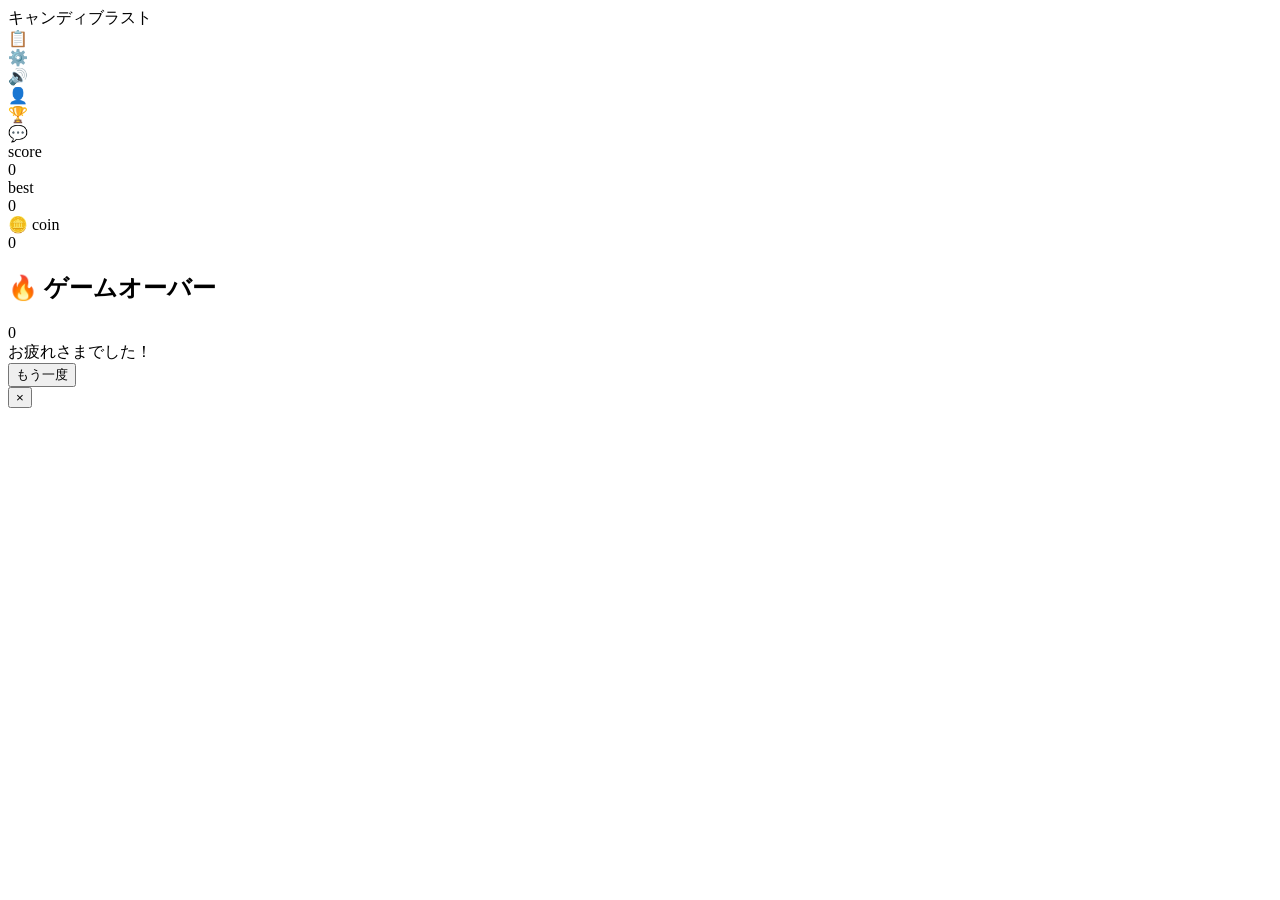
==== frontend/index.html @ fc82edd1 "Update index.html" ====
<!DOCTYPE html>
<html lang="ja">
<head>
  <meta charset="UTF-8">
  <meta name="viewport" content="width=device-width, initial-scale=1.0, maximum-scale=1.0, user-scalable=no, viewport-fit=cover">
  <title>キャンディブラスト</title>
  <link rel="preconnect" href="https://fonts.googleapis.com">
  <link href="https://fonts.googleapis.com/css2?family=Baloo+2:wght@500;700;800&family=Nunito:wght@400;600;700;800&display=swap" rel="stylesheet">
  
  <!-- 外部CSS -->
  <link rel="stylesheet" href="style.css">
</head>
<body>
  <div id="app">
    <header>
      <div class="title-wrap">
        <div class="title" id="backButton">キャンディブラスト</div>
        <div class="mode-badge" id="modeBadge"></div>
      </div>
      <div class="header-right">
        <div class="pill-btn" id="questBtn">📋</div>
        <div class="icon-btn" id="settingsBtn" title="設定">⚙️</div>
        <div class="icon-btn" id="soundBtn">🔊</div>
        <div class="icon-btn" id="accountBtn">👤</div>
        <div class="icon-btn" id="rankingBtn" title="ランキング">🏆</div>
        <div class="icon-btn" id="adminPanelBtn" title="管理者パネル" style="display:none;">🔧</div>
        <div class="icon-btn" id="chatBtn" title="チャット">💬</div>
      </div>
    </header>

    <div class="scoreboard">
      <div class="score-card"><div class="label">score</div><div class="value" id="scoreVal">0</div></div>
      <div class="score-card best"><div class="label">best</div><div class="value" id="bestVal">0</div></div>
      <div class="score-card coins"><div class="label">🪙 coin</div><div class="value" id="coinVal">0</div></div>
    </div>

    <div id="board-wrap">
      <div id="board"></div>
      <div class="combo-text" id="comboText"></div>
    </div>

    <div id="tray"></div>
  </div>

  <div id="ghost" style="display:none;"></div>

  <div id="overlay">
    <div class="panel-box">
      <h2>🔥 ゲームオーバー</h2>
      <div class="final-score" id="finalScore">0</div>
      <div class="sub" id="newBestNote">お疲れさまでした！</div>
      <div class="sub" id="coinEarnedNote" style="color:var(--gold); font-weight:700;"></div>
      <button class="primary-btn" id="restartBtn">もう一度</button>
    </div>
  </div>

  <div id="modalOverlay">
    <div class="panel-box" id="modalBox" style="position:relative;">
      <button class="close-x" id="modalClose">×</button>
      <div id="modalContent"></div>
    </div>
  </div>

  <!-- 外部JS -->
  <script src="script.js"></script>
</body>
</html>
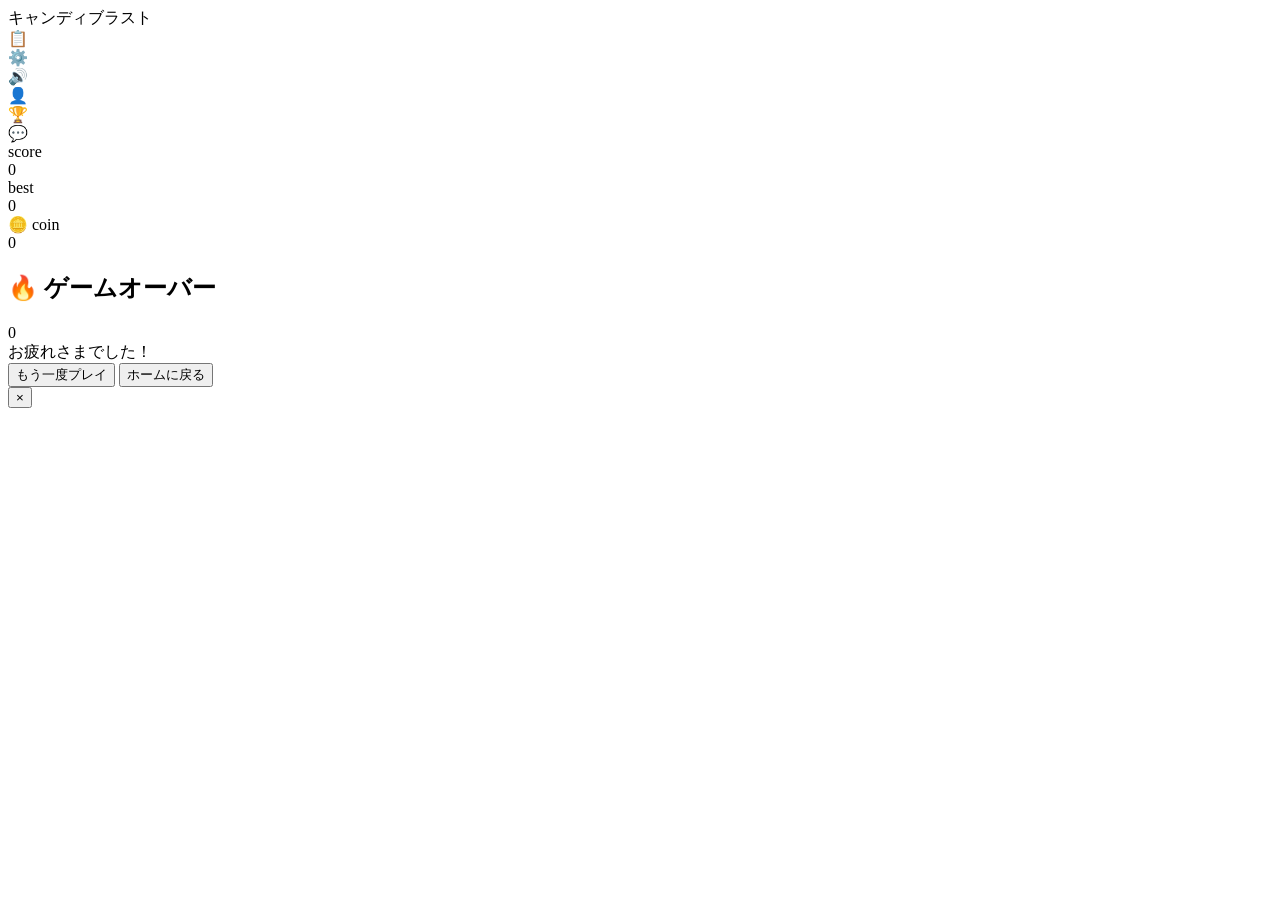
==== commit c2d83020: "Update index.html" ====
--- a/frontend/index.html
+++ b/frontend/index.html
@@ -1,67 +1,82 @@
 <!DOCTYPE html>
 <html lang="ja">
 <head>
-  <meta charset="UTF-8">
-  <meta name="viewport" content="width=device-width, initial-scale=1.0, maximum-scale=1.0, user-scalable=no, viewport-fit=cover">
-  <title>キャンディブラスト</title>
-  <link rel="preconnect" href="https://fonts.googleapis.com">
-  <link href="https://fonts.googleapis.com/css2?family=Baloo+2:wght@500;700;800&family=Nunito:wght@400;600;700;800&display=swap" rel="stylesheet">
-  
-  <!-- 外部CSS -->
-  <link rel="stylesheet" href="style.css">
+    <meta charset="UTF-8">
+    <meta name="viewport" content="width=device-width, initial-scale=1.0, maximum-scale=1.0, user-scalable=no, viewport-fit=cover">
+    <title>キャンディブラスト</title>
+    <link rel="preconnect" href="https://fonts.googleapis.com">
+    <link href="https://fonts.googleapis.com/css2?family=Baloo+2:wght@500;700;800&family=Nunito:wght@400;600;700;800&display=swap" rel="stylesheet">
+    <link rel="stylesheet" href="css/style.css">
 </head>
 <body>
-  <div id="app">
-    <header>
-      <div class="title-wrap">
-        <div class="title" id="backButton">キャンディブラスト</div>
-        <div class="mode-badge" id="modeBadge"></div>
-      </div>
-      <div class="header-right">
-        <div class="pill-btn" id="questBtn">📋</div>
-        <div class="icon-btn" id="settingsBtn" title="設定">⚙️</div>
-        <div class="icon-btn" id="soundBtn">🔊</div>
-        <div class="icon-btn" id="accountBtn">👤</div>
-        <div class="icon-btn" id="rankingBtn" title="ランキング">🏆</div>
-        <div class="icon-btn" id="adminPanelBtn" title="管理者パネル" style="display:none;">🔧</div>
-        <div class="icon-btn" id="chatBtn" title="チャット">💬</div>
-      </div>
-    </header>
+    <div id="app">
+        <header>
+            <div class="title-wrap">
+                <div class="title" id="backButton">キャンディブラスト</div>
+                <div class="mode-badge" id="modeBadge"></div>
+            </div>
+            <div class="header-right">
+                <div class="pill-btn" id="questBtn">📋</div>
+                <div class="icon-btn" id="settingsBtn" title="設定">⚙️</div>
+                <div class="icon-btn" id="soundBtn">🔊</div>
+                <div class="icon-btn" id="accountBtn">👤</div>
+                <div class="icon-btn" id="rankingBtn" title="ランキング">🏆</div>
+                <div class="icon-btn" id="adminPanelBtn" title="管理者パネル" style="display:none;">🔧</div>
+                <div class="icon-btn" id="chatBtn" title="チャット">💬</div>
+            </div>
+        </header>
 
-    <div class="scoreboard">
-      <div class="score-card"><div class="label">score</div><div class="value" id="scoreVal">0</div></div>
-      <div class="score-card best"><div class="label">best</div><div class="value" id="bestVal">0</div></div>
-      <div class="score-card coins"><div class="label">🪙 coin</div><div class="value" id="coinVal">0</div></div>
+        <div class="scoreboard">
+            <div class="score-card">
+                <div class="label">score</div>
+                <div class="value" id="scoreVal">0</div>
+            </div>
+            <div class="score-card best">
+                <div class="label">best</div>
+                <div class="value" id="bestVal">0</div>
+            </div>
+            <div class="score-card coins">
+                <div class="label">🪙 coin</div>
+                <div class="value" id="coinVal">0</div>
+            </div>
+        </div>
+
+        <div id="board-wrap">
+            <div id="board"></div>
+            <div class="combo-text" id="comboText"></div>
+        </div>
+
+        <div id="tray"></div>
     </div>
 
-    <div id="board-wrap">
-      <div id="board"></div>
-      <div class="combo-text" id="comboText"></div>
+    <div id="ghost" style="display:none;"></div>
+
+    <!-- ゲームオーバー用オーバーレイ -->
+    <div id="overlay">
+        <div class="panel-box">
+            <h2>🔥 ゲームオーバー</h2>
+            <div class="final-score" id="finalScore">0</div>
+            <div class="sub" id="newBestNote">お疲れさまでした！</div>
+            <div class="sub" id="coinEarnedNote" style="color:var(--gold); font-weight:700;"></div>
+            <button class="primary-btn" id="restartBtn">もう一度プレイ</button>
+            <button class="ghost-btn" id="homeBtn">ホームに戻る</button>
+        </div>
     </div>
 
-    <div id="tray"></div>
-  </div>
+    <!-- 各種モーダル用オーバーレイ -->
+    <div id="modalOverlay">
+        <div class="panel-box" style="position:relative;">
+            <button class="close-x" id="modalCloseBtn">&times;</button>
+            <div id="modalContent"></div>
+        </div>
+    </div>
 
-  <div id="ghost" style="display:none;"></div>
-
-  <div id="overlay">
-    <div class="panel-box">
-      <h2>🔥 ゲームオーバー</h2>
-      <div class="final-score" id="finalScore">0</div>
-      <div class="sub" id="newBestNote">お疲れさまでした！</div>
-      <div class="sub" id="coinEarnedNote" style="color:var(--gold); font-weight:700;"></div>
-      <button class="primary-btn" id="restartBtn">もう一度</button>
-    </div>
-  </div>
-
-  <div id="modalOverlay">
-    <div class="panel-box" id="modalBox" style="position:relative;">
-      <button class="close-x" id="modalClose">×</button>
-      <div id="modalContent"></div>
-    </div>
-  </div>
-
-  <!-- 外部JS -->
-  <script src="script.js"></script>
+    <!-- スクリプト読み込み -->
+    <script src="js/config.js"></script>
+    <script src="js/utils.js"></script>
+    <script src="js/auth.js"></script>
+    <script src="js/ui.js"></script>
+    <script src="js/game.js"></script>
+    <script src="js/main.js"></script>
 </body>
 </html>
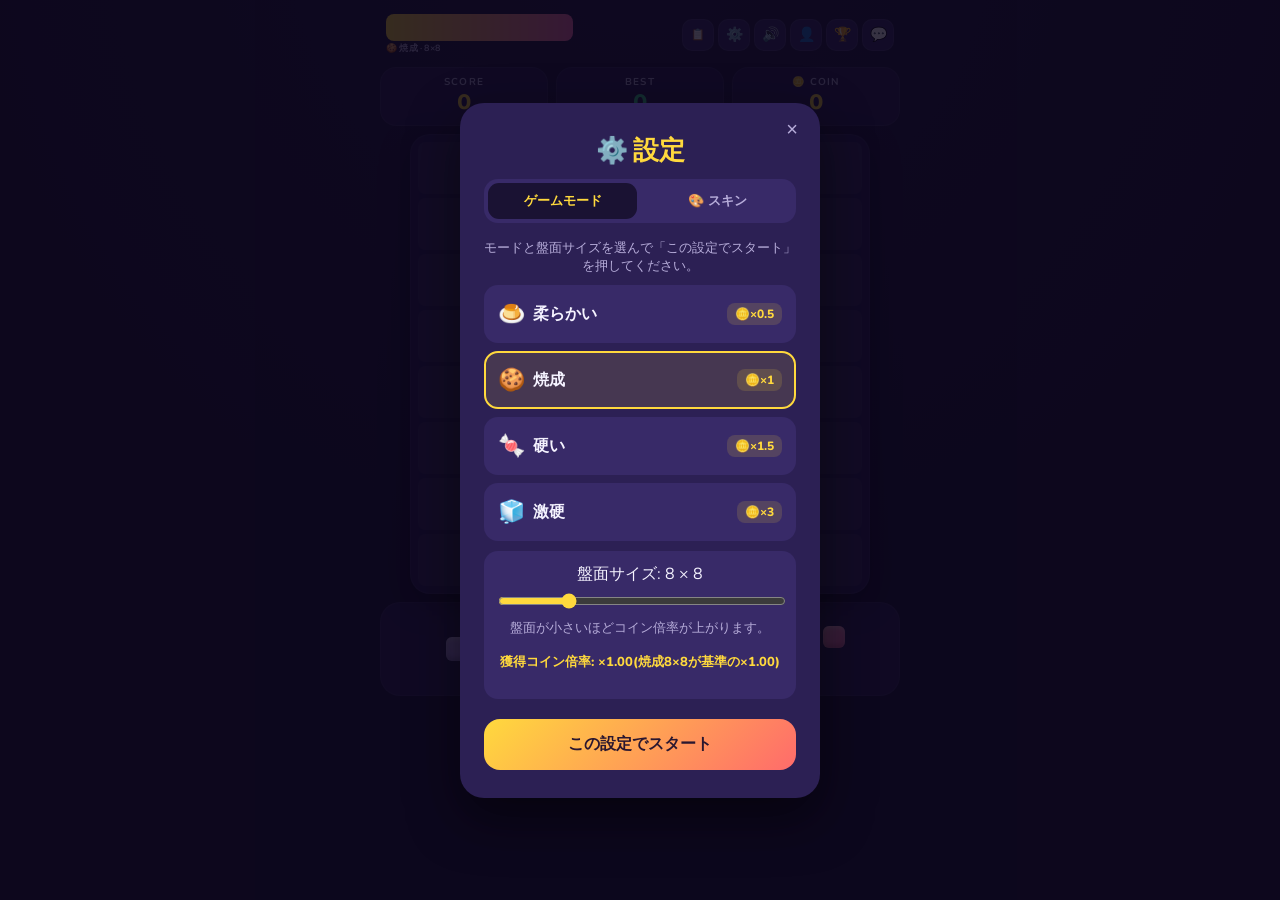
==== commit 02d5e529: "Update index.html" ====
--- a/frontend/index.html
+++ b/frontend/index.html
@@ -1,82 +1,1901 @@
 <!DOCTYPE html>
 <html lang="ja">
 <head>
-    <meta charset="UTF-8">
-    <meta name="viewport" content="width=device-width, initial-scale=1.0, maximum-scale=1.0, user-scalable=no, viewport-fit=cover">
-    <title>キャンディブラスト</title>
-    <link rel="preconnect" href="https://fonts.googleapis.com">
-    <link href="https://fonts.googleapis.com/css2?family=Baloo+2:wght@500;700;800&family=Nunito:wght@400;600;700;800&display=swap" rel="stylesheet">
-    <link rel="stylesheet" href="css/style.css">
+<meta charset="UTF-8">
+<meta name="viewport" content="width=device-width, initial-scale=1.0, maximum-scale=1.0, user-scalable=no, viewport-fit=cover">
+<title>キャンディブラスト</title>
+<link rel="preconnect" href="https://fonts.googleapis.com">
+<link href="https://fonts.googleapis.com/css2?family=Baloo+2:wght@500;700;800&family=Nunito:wght@400;600;700;800&display=swap" rel="stylesheet">
+<style>
+  :root{
+    --bg-deep:#1a1233; --bg-deep2:#241a45;
+    --panel:#2c2054; --panel-light:#382a68;
+    --gold:#FFD93D; --coral:#FF6B6B; --mint:#3DDC97;
+    --blue:#4D96FF; --purple:#B18CFF; --pink:#FF6FB5; --lime:#C6E62D;
+    --text:#F5F3FF; --text-dim:#B7ADDA;
+  }
+  *{box-sizing:border-box; -webkit-tap-highlight-color:transparent;}
+  html,body{
+    margin:0; padding:0; height:100%;
+    background:radial-gradient(circle at 50% -10%, var(--bg-deep2), var(--bg-deep) 60%);
+    font-family:'Nunito', sans-serif; color:var(--text);
+    overflow:hidden; touch-action:none; user-select:none;
+    touch-action: pan-x pan-y;
+    -webkit-text-size-adjust: 100%;
+  }
+  img, canvas, video, iframe { max-width:100%; touch-action:none; }
+  #app{ display:flex; flex-direction:column; align-items:center; height:100%; width:100%;
+    padding: max(10px, env(safe-area-inset-top)) 12px max(10px, env(safe-area-inset-bottom)); gap:8px; }
+  header{ width:100%; max-width:520px; display:flex; align-items:center; justify-content:space-between; padding:4px 6px; gap:8px; flex-wrap:nowrap; }
+  .title-wrap{ display:flex; flex-direction:column; gap:1px; flex-shrink:0; }
+  .title{ 
+    font-family:'Baloo 2', sans-serif; font-weight:800; font-size:clamp(13px, 2.8vw, 18px);
+    background:linear-gradient(90deg, var(--gold), var(--pink)); 
+    -webkit-background-clip:text; background-clip:text; color:transparent;
+    cursor: pointer;
+    padding: 2px 6px;
+    border-radius: 8px;
+    transition: background 0.2s ease;
+    display: inline-flex;
+    align-items: center;
+    gap: 3px;
+    line-height: 1.3;
+    white-space:nowrap;
+  }
+  .title:hover{ background:rgba(255,255,255,0.08); }
+  .title::before{ content:"← "; font-size:0.75em; }
+  .mode-badge{ font-size:9px; color:var(--text-dim); font-weight:700; letter-spacing:0.2px; white-space:nowrap; }
+  .header-right{ display:flex; align-items:center; gap:4px; flex-shrink:0; }
+  .icon-btn{ width:32px;height:32px;border-radius:10px; background:var(--panel-light);
+    border:1px solid rgba(255,255,255,0.08); display:flex;align-items:center;justify-content:center; font-size:14px; cursor:pointer; flex-shrink:0; }
+  .pill-btn{ height:32px; border-radius:10px; background:var(--panel-light); border:1px solid rgba(255,255,255,0.08);
+    display:flex; align-items:center; gap:4px; padding:0 8px; font-size:11px; font-weight:700; cursor:pointer; color:var(--text); white-space:nowrap; }
+
+  .scoreboard{ width:100%; max-width:520px; display:flex; gap:8px; }
+  .score-card{ flex:1; background:var(--panel); border-radius:16px; padding:7px 10px; text-align:center;
+    border:1px solid rgba(255,255,255,0.06); }
+  .score-card .label{ font-size:10px; letter-spacing:1.2px; color:var(--text-dim); font-weight:700; text-transform:uppercase; }
+  .score-card .value{ font-family:'Baloo 2', sans-serif; font-size:clamp(18px,4.6vw,24px); font-weight:700; color:var(--gold); line-height:1.2; }
+  .score-card.best .value{ color:var(--mint); }
+  .score-card.coins .value{ color:var(--gold); }
+
+  #board-wrap{ position:relative; width:min(90vw, 54vh, 460px); aspect-ratio:1/1; }
+  #board{ position:relative; width:100%; height:100%; display:grid; grid-template-columns:repeat(8,1fr);
+    grid-template-rows:repeat(8,1fr); gap:4px; background:var(--panel); border-radius:20px; padding:8px;
+    box-shadow: 0 10px 30px rgba(0,0,0,0.35), inset 0 0 0 1px rgba(255,255,255,0.05); }
+  .cell{ border-radius:7px; background:rgba(255,255,255,0.055); position:relative; transition:background 0.12s ease; }
+  .cell.filled{ box-shadow: inset 0 3px 6px rgba(255,255,255,0.35), inset 0 -4px 8px rgba(0,0,0,0.25); }
+  .cell.preview-ok{ background: rgba(61,220,151,0.35); }
+  .cell.preview-bad{ background: rgba(255,107,107,0.35); }
+  @keyframes popIn{ 0%{ transform:scale(0.5); opacity:0.4; } 60%{ transform:scale(1.08); opacity:1; } 100%{ transform:scale(1); } }
+  .cell.just-placed{ animation:popIn 0.18s ease-out; }
+  @keyframes clearFlash{ 0%{ filter:brightness(1); transform:scale(1); opacity:1; } 40%{ filter:brightness(2.2); transform:scale(1.12); }
+    100%{ filter:brightness(2.2); transform:scale(0.2); opacity:0; } }
+  .cell.clearing{ animation:clearFlash 0.38s ease-in forwards; z-index:5; }
+
+  #tray{ width:100%; max-width:520px; display:flex; justify-content:space-between; align-items:center; gap:6px;
+    background:var(--panel); border-radius:20px; padding:10px; min-height:90px; box-shadow: inset 0 0 0 1px rgba(255,255,255,0.05); }
+  .tray-slot{ flex:1; display:flex; align-items:center; justify-content:center; min-height:74px; border-radius:14px; position:relative; }
+  .tray-slot.dragging-source{ opacity:0.15; }
+  .piece-grid{ display:grid; gap:3px; pointer-events:none; }
+  .piece-cell{ border-radius:6px; box-shadow: inset 0 2px 4px rgba(255,255,255,0.4), inset 0 -3px 5px rgba(0,0,0,0.2); }
+  .piece-cell.empty{ visibility:hidden; }
+
+  #ghost{ position:fixed; left:0; top:0; display:grid; gap:4px; pointer-events:none; z-index:999;
+    filter:drop-shadow(0 10px 16px rgba(0,0,0,0.45)); }
+  .ghost-cell{ border-radius:7px; box-shadow: inset 0 3px 6px rgba(255,255,255,0.4), inset 0 -4px 8px rgba(0,0,0,0.25); }
+  .ghost-cell.empty{ visibility:hidden; }
+
+  .combo-text{ position:absolute; left:50%; top:38%; transform:translate(-50%,-50%) scale(0.4);
+    font-family:'Baloo 2', sans-serif; font-weight:800; font-size:clamp(20px,6.5vw,34px); color:var(--gold);
+    text-shadow:0 0 12px rgba(255,217,61,0.8), 0 3px 0 rgba(0,0,0,0.35); opacity:0; z-index:20; white-space:nowrap; pointer-events:none; text-align:center; }
+  @keyframes comboPop{ 0%{ opacity:0; transform:translate(-50%,-50%) scale(0.4) rotate(-4deg); }
+    25%{ opacity:1; transform:translate(-50%,-50%) scale(1.15) rotate(2deg); }
+    70%{ opacity:1; transform:translate(-50%,-60%) scale(1.0) rotate(0deg); }
+    100%{ opacity:0; transform:translate(-50%,-90%) scale(0.9) rotate(0deg); } }
+  .combo-text.show{ animation:comboPop 0.9s ease-out forwards; }
+  .combo-text.bonus{ animation:comboPop 0.9s ease-out forwards; color:var(--mint); }
+
+  .coin-float{ position:fixed; font-family:'Baloo 2',sans-serif; font-weight:700; color:var(--gold); font-size:18px;
+    z-index:40; pointer-events:none; text-shadow:0 2px 4px rgba(0,0,0,0.4); }
+  @keyframes coinFloat{ 0%{ opacity:1; transform:translateY(0);} 100%{ opacity:0; transform:translateY(-46px);} }
+
+  .confetti{ position:fixed; width:8px; height:8px; border-radius:2px; pointer-events:none; z-index:30; }
+  @keyframes confettiBurst{ to{ transform: translate(var(--dx), var(--dy)) rotate(var(--rot)); opacity:0; } }
+
+  #overlay, #modalOverlay{ position:fixed; inset:0; background:rgba(10,6,25,0.82); display:none; align-items:center; justify-content:center; z-index:200; padding:16px; }
+  #overlay.show, #modalOverlay.show{ display:flex; }
+  .panel-box{ background:var(--panel); border-radius:24px; padding:28px 24px; text-align:center; width:min(90vw, 360px);
+    box-shadow:0 20px 50px rgba(0,0,0,0.5); max-height:88vh; overflow-y:auto; }
+  .panel-box h2{ font-family:'Baloo 2', sans-serif; font-size:26px; margin:0 0 6px; color:var(--coral); }
+  .panel-box .final-score{ font-family:'Baloo 2', sans-serif; font-size:40px; color:var(--gold); margin:8px 0; }
+  .panel-box .sub{ color:var(--text-dim); font-size:13px; margin-bottom:16px; }
+  .primary-btn{ background:linear-gradient(135deg, var(--gold), var(--coral)); border:none; border-radius:16px;
+    padding:13px 26px; font-family:'Baloo 2', sans-serif; font-weight:700; font-size:16px; color:#2a1730; cursor:pointer; width:100%; margin-top:6px; }
+  .ghost-btn{ background:transparent; border:1px solid rgba(255,255,255,0.15); border-radius:16px; padding:11px 20px;
+    font-weight:700; font-size:14px; color:var(--text); cursor:pointer; width:100%; margin-top:8px; }
+
+  .tab-row{ display:flex; gap:6px; margin-bottom:16px; background:var(--panel-light); border-radius:14px; padding:4px; flex-wrap:wrap; }
+  .tab-btn{ flex:1; border:none; background:transparent; color:var(--text-dim); font-weight:700; font-size:13px;
+    padding:9px 4px; border-radius:11px; cursor:pointer; min-width:50px; }
+  .tab-btn.active{ background:var(--bg-deep); color:var(--gold); }
+  .auth-form{ display:none; flex-direction:column; gap:10px; text-align:left; }
+  .auth-form.active{ display:flex; }
+  .auth-form label{ font-size:12px; color:var(--text-dim); font-weight:700; }
+  .auth-form input{ width:100%; padding:11px 12px; border-radius:12px; border:1px solid rgba(255,255,255,0.12);
+    background:var(--bg-deep2); color:var(--text); font-size:15px; font-family:'Nunito',sans-serif; }
+  .auth-form input:focus{ outline:2px solid var(--gold); }
+  .auth-msg{ font-size:12.5px; min-height:16px; margin-top:2px; }
+  .auth-msg.error{ color:var(--coral); }
+  .auth-msg.ok{ color:var(--mint); }
+  .close-x{ position:absolute; top:14px; right:16px; font-size:20px; color:var(--text-dim); cursor:pointer; background:none; border:none; }
+
+  .quest-item{ background:var(--panel-light); border-radius:14px; padding:12px; text-align:left; margin-bottom:10px; }
+  .quest-item .qtitle{ font-weight:700; font-size:14px; margin-bottom:6px; }
+  .quest-bar-bg{ background:rgba(255,255,255,0.1); border-radius:8px; height:8px; overflow:hidden; margin-bottom:8px; }
+  .quest-bar-fill{ background:linear-gradient(90deg, var(--mint), var(--lime)); height:100%; border-radius:8px; transition:width 0.3s ease; }
+  .quest-foot{ display:flex; justify-content:space-between; align-items:center; font-size:12px; color:var(--text-dim); }
+  .claim-btn{ background:var(--gold); border:none; border-radius:10px; padding:6px 12px; font-weight:800; font-size:12px; color:#2a1730; cursor:pointer; }
+  .claim-btn:disabled{ background:rgba(255,255,255,0.15); color:var(--text-dim); cursor:default; }
+
+  .mode-card{ background:var(--panel-light); border-radius:14px; padding:12px; margin-bottom:8px; text-align:left;
+    cursor:pointer; border:2px solid transparent; transition:border-color 0.15s ease, background 0.15s ease; }
+  .mode-card.selected{ border-color:var(--gold); background:rgba(255,217,61,0.12); }
+  .mode-card-head{ display:flex; align-items:center; gap:8px; font-weight:800; font-size:16px; }
+  .mode-emoji{ font-size:22px; }
+  .coin-tag{ margin-left:auto; font-size:12px; font-weight:800; color:var(--gold); background:rgba(255,217,61,0.14);
+    border-radius:8px; padding:3px 8px; }
+  .size-row{ background:var(--panel-light); border-radius:14px; padding:12px; margin:10px 0 14px; }
+  .size-row input[type=range]{ width:100%; accent-color:var(--gold); margin-top:6px; }
+  .size-row input[type=range]:disabled{ opacity:0.4; }
+
+  .skin-swatches{ display:flex; gap:5px; }
+  .swatch{ width:20px; height:20px; border-radius:50%; box-shadow: inset 0 2px 3px rgba(255,255,255,0.4), inset 0 -2px 3px rgba(0,0,0,0.2); }
+
+  .admin-setting-item {
+    background: var(--panel-light);
+    border-radius: 14px;
+    padding: 12px;
+    margin-bottom: 10px;
+    text-align: left;
+  }
+  .admin-setting-item .label-row {
+    display: flex;
+    justify-content: space-between;
+    align-items: center;
+    margin-bottom: 6px;
+  }
+  .admin-setting-item .label-row span {
+    font-weight: 700;
+    font-size: 14px;
+  }
+  .admin-setting-item input[type="text"] {
+    width: 100%;
+    padding: 8px 12px;
+    border-radius: 10px;
+    border: 1px solid rgba(255,255,255,0.12);
+    background: var(--bg-deep2);
+    color: var(--text);
+    font-size: 14px;
+    font-family: 'Nunito', sans-serif;
+    margin-bottom: 6px;
+  }
+  .admin-setting-item input[type="text"]:focus {
+    outline: 2px solid var(--gold);
+  }
+  .toggle-switch {
+    position: relative;
+    width: 48px;
+    height: 28px;
+    background: rgba(255,255,255,0.15);
+    border-radius: 14px;
+    cursor: pointer;
+    transition: background 0.3s ease;
+    flex-shrink: 0;
+  }
+  .toggle-switch.active {
+    background: var(--gold);
+  }
+  .toggle-switch .knob {
+    position: absolute;
+    top: 3px;
+    left: 3px;
+    width: 22px;
+    height: 22px;
+    background: white;
+    border-radius: 50%;
+    transition: transform 0.3s ease;
+    box-shadow: 0 2px 4px rgba(0,0,0,0.3);
+  }
+  .toggle-switch.active .knob {
+    transform: translateX(20px);
+  }
+  .block-grid-preview {
+    display: grid;
+    gap: 2px;
+    margin-top: 4px;
+  }
+  .block-grid-preview .block-cell {
+    aspect-ratio: 1/1;
+    border-radius: 3px;
+    background: var(--gold);
+  }
+  .block-grid-preview .block-cell.empty {
+    background: transparent;
+  }
+  .cmd-output {
+    background: var(--bg-deep2);
+    border-radius: 10px;
+    padding: 10px;
+    margin-top: 6px;
+    font-size: 13px;
+    max-height: 150px;
+    overflow-y: auto;
+    white-space: pre-wrap;
+    color: var(--text-dim);
+    border: 1px solid rgba(255,255,255,0.05);
+    font-family: 'Courier New', monospace;
+    text-align: left;
+  }
+  .cmd-output .success { color: var(--mint); }
+  .cmd-output .error { color: var(--coral); }
+  .cmd-output .info { color: var(--gold); }
+  .ranking-tab-content { display: none; }
+  .ranking-tab-content.active { display: block; }
+</style>
 </head>
 <body>
-    <div id="app">
-        <header>
-            <div class="title-wrap">
-                <div class="title" id="backButton">キャンディブラスト</div>
-                <div class="mode-badge" id="modeBadge"></div>
+<div id="app">
+  <header>
+    <div class="title-wrap">
+      <div class="title" id="backButton">キャンディブラスト</div>
+      <div class="mode-badge" id="modeBadge"></div>
+    </div>
+    <div class="header-right">
+      <div class="pill-btn" id="questBtn">📋</div>
+      <div class="icon-btn" id="settingsBtn" title="設定">⚙️</div>
+      <div class="icon-btn" id="soundBtn">🔊</div>
+      <div class="icon-btn" id="accountBtn">👤</div>
+      <div class="icon-btn" id="rankingBtn" title="ランキング">🏆</div>
+      <div class="icon-btn" id="adminPanelBtn" title="管理者パネル" style="display:none;">🔧</div>
+      <!-- 🆕 チャットボタン -->
+      <div class="icon-btn" id="chatBtn" title="チャット">💬</div>
+    </div>
+  </header>
+
+  <div class="scoreboard">
+    <div class="score-card"><div class="label">score</div><div class="value" id="scoreVal">0</div></div>
+    <div class="score-card best"><div class="label">best</div><div class="value" id="bestVal">0</div></div>
+    <div class="score-card coins"><div class="label">🪙 coin</div><div class="value" id="coinVal">0</div></div>
+  </div>
+
+  <div id="board-wrap">
+    <div id="board"></div>
+    <div class="combo-text" id="comboText"></div>
+  </div>
+
+  <div id="tray"></div>
+</div>
+
+<div id="ghost" style="display:none;"></div>
+
+<div id="overlay">
+  <div class="panel-box">
+    <h2>🔥 ゲームオーバー</h2>
+    <div class="final-score" id="finalScore">0</div>
+    <div class="sub" id="newBestNote">お疲れさまでした！</div>
+    <div class="sub" id="coinEarnedNote" style="color:var(--gold); font-weight:700;"></div>
+    <button class="primary-btn" id="restartBtn">もう一度</button>
+  </div>
+</div>
+
+<div id="modalOverlay">
+  <div class="panel-box" id="modalBox" style="position:relative;">
+    <button class="close-x" id="modalClose">×</button>
+    <div id="modalContent"></div>
+  </div>
+</div>
+
+<script>
+(function(){
+  // ===================== 設定 =====================
+  const API_BASE_URL = 'https://candyblast-server.onrender.com';
+
+  // ===================== ズーム無効化 =====================
+  document.addEventListener('gesturestart', function(e) { e.preventDefault(); });
+  document.addEventListener('gesturechange', function(e) { e.preventDefault(); });
+  document.addEventListener('gestureend', function(e) { e.preventDefault(); });
+
+  // ===================== 戻るボタン =====================
+  document.getElementById('backButton').addEventListener('click', function(e) {
+    e.preventDefault();
+    if (confirm('本当に戻りますか？\nゲームの進行は保存されません。')) {
+      window.location.href = 'https://my-link-portal.onrender.com';
+    }
+  });
+
+  // ===================== ゲーム本体 =====================
+  let SIZE = 8;
+  const COLORS = [
+    {bg:'linear-gradient(135deg,#FF8B8B,#FF6B6B)'},
+    {bg:'linear-gradient(135deg,#5FE3B3,#3DDC97)'},
+    {bg:'linear-gradient(135deg,#6FB0FF,#4D96FF)'},
+    {bg:'linear-gradient(135deg,#C9A8FF,#B18CFF)'},
+    {bg:'linear-gradient(135deg,#FF95C9,#FF6FB5)'},
+    {bg:'linear-gradient(135deg,#E1F065,#C6E62D)'},
+    {bg:'linear-gradient(135deg,#FFE270,#FFD93D)'}
+  ];
+
+  const MODES = {
+    soft:    { label:'柔らかい', emoji:'🍮' },
+    baked:   { label:'焼成',     emoji:'🍪' },
+    hard:    { label:'硬い',     emoji:'🍬' },
+    extreme: { label:'激硬',     emoji:'🧊' }
+  };
+  let currentMode = 'baked';
+
+  const MODE_COIN_MULT = { soft:0.5, baked:1.0, hard:1.5, extreme:3.0 };
+  function sizeCoinMult(size){ return 8 / size; }
+  function coinMultiplier(mode, size){
+    const m = mode || currentMode, s = (m==='extreme') ? 8 : (size || SIZE);
+    return MODE_COIN_MULT[m] * sizeCoinMult(s);
+  }
+
+  // ===================== スキン =====================
+  const SKINS = [
+    { id:'default', name:'ミッドナイトキャンディ', price:0, desc:'定番のパープル×ゴールドの夜空テーマ。',
+      vars:{ '--bg-deep':'#1a1233','--bg-deep2':'#241a45','--panel':'#2c2054','--panel-light':'#382a68',
+        '--gold':'#FFD93D','--coral':'#FF6B6B','--mint':'#3DDC97','--blue':'#4D96FF','--purple':'#B18CFF',
+        '--pink':'#FF6FB5','--lime':'#C6E62D','--text':'#F5F3FF','--text-dim':'#B7ADDA' },
+      titleGrad:'linear-gradient(90deg, #FFD93D, #FF6FB5)',
+      colors:[
+        {bg:'linear-gradient(135deg,#FF8B8B,#FF6B6B)'},{bg:'linear-gradient(135deg,#5FE3B3,#3DDC97)'},
+        {bg:'linear-gradient(135deg,#6FB0FF,#4D96FF)'},{bg:'linear-gradient(135deg,#C9A8FF,#B18CFF)'},
+        {bg:'linear-gradient(135deg,#FF95C9,#FF6FB5)'},{bg:'linear-gradient(135deg,#E1F065,#C6E62D)'},
+        {bg:'linear-gradient(135deg,#FFE270,#FFD93D)'}
+      ] },
+    { id:'sunset', name:'サンセットソーダ', price:150, desc:'夕焼けとクリームソーダの暖色パレット。',
+      vars:{ '--bg-deep':'#2b1024','--bg-deep2':'#4a1730','--panel':'#5c2038','--panel-light':'#742a44',
+        '--gold':'#FFB74D','--coral':'#FF6B4A','--mint':'#FFD97D','--blue':'#FF8F6B','--purple':'#FF9AA8',
+        '--pink':'#FF5E8E','--lime':'#FFDD6B','--text':'#FFF3E8','--text-dim':'#E3AFAF' },
+      titleGrad:'linear-gradient(90deg,#FFB74D,#FF5E8E)',
+      colors:[
+        {bg:'linear-gradient(135deg,#FFB199,#FF7B54)'},{bg:'linear-gradient(135deg,#FFD97D,#FFB74D)'},
+        {bg:'linear-gradient(135deg,#FF9AA8,#FF5E8E)'},{bg:'linear-gradient(135deg,#FFCF6B,#FF9A3C)'},
+        {bg:'linear-gradient(135deg,#FF8AAE,#E8497A)'},{bg:'linear-gradient(135deg,#FFE29A,#FFC15E)'},
+        {bg:'linear-gradient(135deg,#FF7E67,#E8503A)'}
+      ] },
+    { id:'ocean', name:'ディープオーシャン', price:200, desc:'深海の静けさをまとったブルー×ティール。',
+      vars:{ '--bg-deep':'#07161f','--bg-deep2':'#0c2733','--panel':'#123444','--panel-light':'#1a4557',
+        '--gold':'#4DE0E0','--coral':'#FF8A65','--mint':'#3DDCC0','--blue':'#4DA6FF','--purple':'#6FA8DC',
+        '--pink':'#5FC9E8','--lime':'#7FE0C6','--text':'#EAFBFF','--text-dim':'#8FC4D6' },
+      titleGrad:'linear-gradient(90deg,#4DE0E0,#4DA6FF)',
+      colors:[
+        {bg:'linear-gradient(135deg,#6FE3D8,#3DDCC0)'},{bg:'linear-gradient(135deg,#6FB0FF,#3E7EDB)'},
+        {bg:'linear-gradient(135deg,#7FE0C6,#39B893)'},{bg:'linear-gradient(135deg,#8FD3FF,#4DA6FF)'},
+        {bg:'linear-gradient(135deg,#5FC9E8,#2E9BC2)'},{bg:'linear-gradient(135deg,#4DE0E0,#20B2B2)'},
+        {bg:'linear-gradient(135deg,#A0F0E6,#5FD6C4)'}
+      ] },
+    { id:'neon', name:'ネオンナイト', price:300, desc:'漆黒に浮かぶ蛍光カラーのサイバーテーマ。',
+      vars:{ '--bg-deep':'#08060f','--bg-deep2':'#120a24','--panel':'#1c1030','--panel-light':'#28163f',
+        '--gold':'#F5FF3D','--coral':'#FF3DBB','--mint':'#3DFFD5','--blue':'#3DAFFF','--purple':'#B93DFF',
+        '--pink':'#FF3DBB','--lime':'#C6FF3D','--text':'#F2F0FF','--text-dim':'#9C8FCC' },
+      titleGrad:'linear-gradient(90deg,#F5FF3D,#FF3DBB)',
+      colors:[
+        {bg:'linear-gradient(135deg,#FF6DD9,#FF3DBB)'},{bg:'linear-gradient(135deg,#5DFFE0,#3DFFD5)'},
+        {bg:'linear-gradient(135deg,#6DC3FF,#3DAFFF)'},{bg:'linear-gradient(135deg,#CE7DFF,#B93DFF)'},
+        {bg:'linear-gradient(135deg,#FF7DCF,#FF3DBB)'},{bg:'linear-gradient(135deg,#E0FF6D,#C6FF3D)'},
+        {bg:'linear-gradient(135deg,#FBFF6D,#F5FF3D)'}
+      ] },
+    { id:'sakura', name:'さくらパステル', price:250, desc:'春の花びらのようなやわらかいピンク×白。',
+      vars:{ '--bg-deep':'#2a1a22','--bg-deep2':'#3d2530','--panel':'#4a2c3a','--panel-light':'#5c3849',
+        '--gold':'#FFC1CC','--coral':'#FF9EB5','--mint':'#C8F0DD','--blue':'#B8D8F0','--purple':'#D9C1EA',
+        '--pink':'#FFB3D1','--lime':'#E8F0B8','--text':'#FFF6F8','--text-dim':'#D9AFC0' },
+      titleGrad:'linear-gradient(90deg,#FFC1CC,#D9C1EA)',
+      colors:[
+        {bg:'linear-gradient(135deg,#FFD1DC,#FF9EB5)'},{bg:'linear-gradient(135deg,#D6F5E3,#C8F0DD)'},
+        {bg:'linear-gradient(135deg,#D2E7FA,#B8D8F0)'},{bg:'linear-gradient(135deg,#E9D8F5,#D9C1EA)'},
+        {bg:'linear-gradient(135deg,#FFC7E0,#FFB3D1)'},{bg:'linear-gradient(135deg,#F1F5C6,#E8F0B8)'},
+        {bg:'linear-gradient(135deg,#FFE3EA,#FFC1CC)'}
+      ] },
+    { id:'goldlux', name:'ゴールドラグジュアリー', price:500, desc:'漆黒とゴールドの高級ジュエリーテーマ。',
+      vars:{ '--bg-deep':'#0a0a0a','--bg-deep2':'#161412','--panel':'#211c16','--panel-light':'#332b1f',
+        '--gold':'#F5D57A','--coral':'#E8A33D','--mint':'#D4B26A','--blue':'#C9A24A','--purple':'#B8934A',
+        '--pink':'#F0C97A','--lime':'#E0C05A','--text':'#FBF3E0','--text-dim':'#B8A582' },
+      titleGrad:'linear-gradient(90deg,#F5D57A,#E8A33D)',
+      colors:[
+        {bg:'linear-gradient(135deg,#F5D57A,#D4A94A)'},{bg:'linear-gradient(135deg,#F0C060,#D89B2E)'},
+        {bg:'linear-gradient(135deg,#E8B84A,#C79430)'},{bg:'linear-gradient(135deg,#F5E0A0,#E0BA5A)'},
+        {bg:'linear-gradient(135deg,#D9A94E,#B8873A)'},{bg:'linear-gradient(135deg,#F0D890,#DDB758)'},
+        {bg:'linear-gradient(135deg,#EFCB74,#C99A3E)'}
+      ] }
+  ];
+  let ownedSkins = ['default'];
+  let equippedSkin = 'default';
+
+  const SHAPES = [
+    [[0,0]],[[0,0]],
+    [[0,0],[0,1]],[[0,0],[0,1]],
+    [[0,0],[1,0]],[[0,0],[1,0]],
+    [[0,0],[0,1],[0,2]],[[0,0],[1,0],[2,0]],
+    [[0,0],[1,0],[1,1]],[[0,0],[0,1],[1,0]],[[0,0],[0,1],[1,1]],[[0,1],[1,0],[1,1]],
+    [[0,0],[0,1],[0,2],[0,3]],[[0,0],[1,0],[2,0],[3,0]],
+    [[0,0],[0,1],[1,0],[1,1]],[[0,0],[0,1],[1,0],[1,1]],
+    [[0,0],[0,1],[0,2],[1,1]],[[1,0],[1,1],[1,2],[0,1]],
+    [[0,0],[1,0],[2,0],[1,1]],[[0,1],[1,1],[2,1],[1,0]],
+    [[0,0],[1,0],[2,0],[2,1]],[[0,1],[1,1],[2,1],[2,0]],
+    [[0,1],[0,2],[1,0],[1,1]],[[0,0],[0,1],[1,1],[1,2]],
+    [[0,1],[1,0],[1,1],[1,2],[2,1]],
+    [[0,0],[0,1],[0,2],[0,3],[0,4]],[[0,0],[1,0],[2,0],[3,0],[4,0]],
+    [[0,0],[0,1],[0,2],[1,0],[1,1],[1,2],[2,0],[2,1],[2,2]]
+  ];
+
+  const boardEl = document.getElementById('board');
+  const trayEl = document.getElementById('tray');
+  const ghostEl = document.getElementById('ghost');
+  const scoreValEl = document.getElementById('scoreVal');
+  const bestValEl = document.getElementById('bestVal');
+  const coinValEl = document.getElementById('coinVal');
+  const comboTextEl = document.getElementById('comboText');
+  const overlayEl = document.getElementById('overlay');
+  const finalScoreEl = document.getElementById('finalScore');
+  const newBestNoteEl = document.getElementById('newBestNote');
+  const coinEarnedNoteEl = document.getElementById('coinEarnedNote');
+  const restartBtn = document.getElementById('restartBtn');
+  const soundBtn = document.getElementById('soundBtn');
+  const questBtn = document.getElementById('questBtn');
+  const settingsBtn = document.getElementById('settingsBtn');
+  const modeBadgeEl = document.getElementById('modeBadge');
+  const accountBtn = document.getElementById('accountBtn');
+  const rankingBtn = document.getElementById('rankingBtn');
+  const adminPanelBtn = document.getElementById('adminPanelBtn');
+  const chatBtn = document.getElementById('chatBtn');
+  const modalOverlay = document.getElementById('modalOverlay');
+  const modalContent = document.getElementById('modalContent');
+  const modalClose = document.getElementById('modalClose');
+
+  let board = [], cellEls = [], tray = [];
+  let score = 0, best = 0, coins = 0, streak = 0, noClearStreak = 0;
+  let soundOn = true;
+  let dragState = null;
+
+  let adminDisabledBlocks = [];
+  let adminSafetyMode = false;
+
+  const DAILY_STATS_DEFAULT = { linesCleared:0, piecesPlaced:0, combos:0, gamesPlayed:0, scoreEarned:0,
+    bestSingleGameScore:0, tripleClearCount:0, maxComboStreak:0, hardModeGamesPlayed:0, maxNoClearStreak:0, bigPiecesPlaced:0 };
+  let dailyStats = { date:'', ...DAILY_STATS_DEFAULT };
+  let quests = [];
+
+  let pendingMode = currentMode, pendingSize = SIZE;
+  let authToken = null;
+  let currentUserId = null;
+  let playTime = 0;
+  let playTimeInterval = null;
+
+  const STORAGE_BEST = 'candyblast-highscore';
+  const STORAGE_COINS = 'candyblast-coins';
+  const STORAGE_QUESTS = 'candyblast-quests-v1';
+  const STORAGE_SETTINGS = 'candyblast-settings-v1';
+  const STORAGE_SKINS = 'candyblast-skins-v1';
+
+  // ===================== ランキング用 =====================
+  const RANKING_MODES = ['soft', 'baked', 'hard', 'extreme'];
+  const RANKING_MODE_LABELS = {
+    soft: '🍮 柔らかい',
+    baked: '🍪 焼成',
+    hard: '🍬 硬い',
+    extreme: '🧊 激硬'
+  };
+  let currentRankingMode = 'soft';
+
+  const RANKING_TYPES = ['score', 'coins', 'playtime'];
+  const RANKING_TYPE_LABELS = {
+    score: '🏆 スコア',
+    coins: '🪙 コイン',
+    playtime: '⏱️ プレイ時間'
+  };
+  let currentRankingType = 'score';
+
+  function boardIndex(r,c){ return r*SIZE+c; }
+  function todayKey(){ return new Date().toISOString().slice(0,10); }
+
+  // ===================== プレイ時間計測 =====================
+  function startPlayTimeTracking() {
+    if (playTimeInterval) return;
+    playTimeInterval = setInterval(() => { playTime++; }, 1000);
+  }
+  function stopPlayTimeTracking() {
+    if (playTimeInterval) { clearInterval(playTimeInterval); playTimeInterval = null; }
+  }
+  function syncPlayTime() {
+    if (!authToken) return;
+    fetch(`${API_BASE_URL}/api/sync`, {
+      method: 'POST',
+      headers: { 'Content-Type':'application/json', 'Authorization':`Bearer ${authToken}` },
+      body: JSON.stringify({ playTime })
+    }).catch(() => {});
+  }
+
+  // ===================== ボード初期化 =====================
+  function initBoard(){
+    boardEl.innerHTML = ''; board = []; cellEls = [];
+    const gap = SIZE<=8 ? 4 : (SIZE<=12 ? 3 : 2);
+    const radius = SIZE<=8 ? 7 : (SIZE<=12 ? 5 : 3);
+    boardEl.style.gridTemplateColumns = `repeat(${SIZE},1fr)`;
+    boardEl.style.gridTemplateRows = `repeat(${SIZE},1fr)`;
+    boardEl.style.gap = gap+'px';
+    for(let r=0;r<SIZE;r++){
+      for(let c=0;c<SIZE;c++){
+        const cell = document.createElement('div');
+        cell.className = 'cell';
+        cell.style.borderRadius = radius+'px';
+        boardEl.appendChild(cell);
+        cellEls.push(cell);
+        board.push({filled:false, colorIdx:-1});
+      }
+    }
+  }
+
+  function updateModeBadge(){
+    const m = MODES[currentMode];
+    if(m) modeBadgeEl.textContent = `${m.emoji} ${m.label} · ${SIZE}×${SIZE}`;
+  }
+
+  function applyMode(mode, size){
+    currentMode = MODES[mode] ? mode : 'baked';
+    SIZE = (currentMode==='extreme') ? 8 : Math.min(18, Math.max(5, size||8));
+    saveSettings();
+    updateModeBadge();
+    overlayEl.classList.remove('show');
+    score = 0; streak = 0; noClearStreak = 0;
+    updateScoreUI();
+    initBoard();
+    fillTray();
+  }
+
+  function randomShapeColor(shape){
+    return { shape, colorIdx: Math.floor(Math.random()*COLORS.length), used:false };
+  }
+
+  function boardFullnessRatio(){
+    let filled = 0;
+    for(let i=0;i<board.length;i++) if(board[i].filled) filled++;
+    return filled / board.length;
+  }
+
+  function countValidPlacements(shape, pool){
+    const shapes = pool || SHAPES;
+    let count = 0;
+    for(let r=0;r<SIZE;r++){
+      for(let c=0;c<SIZE;c++){
+        if(canPlaceAt(shape, r, c)) count++;
+      }
+    }
+    return count;
+  }
+
+  function pickAdaptiveShape(aggressive, pool){
+    const shapes = pool || SHAPES;
+    const fullness = boardFullnessRatio();
+    const threshold = aggressive ? 0.12 : 0.4;
+    const maxBias = aggressive ? 6.0 : 3.2;
+    const biasPower = fullness < threshold ? (aggressive ? 1.4 : 0) : ((fullness - threshold) / (1 - threshold)) * maxBias;
+    if(biasPower <= 0) return shapes[Math.floor(Math.random()*shapes.length)];
+    let totalWeight = 0;
+    const weights = shapes.map(shape=>{
+      const validCount = countValidPlacements(shape, shapes);
+      const sizeBonus = 1 / shape.length;
+      const weight = Math.pow(validCount + 0.05, biasPower) * (1 + sizeBonus);
+      totalWeight += weight;
+      return weight;
+    });
+    let r = Math.random() * totalWeight;
+    for(let i=0;i<shapes.length;i++){
+      r -= weights[i];
+      if(r <= 0) return shapes[i];
+    }
+    return shapes[shapes.length-1];
+  }
+
+  function pickWeightedBigShape(pool){
+    const shapes = pool || SHAPES;
+    let totalWeight = 0;
+    const weights = shapes.map(shape=>{
+      const w = Math.pow(shape.length, 2.2);
+      totalWeight += w;
+      return w;
+    });
+    let r = Math.random() * totalWeight;
+    for(let i=0;i<shapes.length;i++){
+      r -= weights[i];
+      if(r <= 0) return shapes[i];
+    }
+    return shapes[shapes.length-1];
+  }
+
+  function pickShapeForMode(pool){
+    const shapes = pool || SHAPES;
+    if(currentMode==='soft') return pickAdaptiveShape(true, shapes);
+    if(currentMode==='hard') return shapes[Math.floor(Math.random()*shapes.length)];
+    if(currentMode==='extreme') return pickWeightedBigShape(shapes);
+    return pickAdaptiveShape(false, shapes);
+  }
+
+  function ensurePlayable(){
+    if(currentMode==='hard' || currentMode==='extreme') return;
+    if(currentMode==='soft'){
+      tray.forEach((p,i)=>{
+        if(p.used || anyValidPlacement(p.shape)) return;
+        let bestShape = null, bestCount = -1;
+        SHAPES.forEach(shape=>{
+          const c = countValidPlacements(shape);
+          if(c > bestCount){ bestCount = c; bestShape = shape; }
+        });
+        if(bestShape && bestCount > 0) tray[i] = randomShapeColor(bestShape);
+      });
+      return;
+    }
+    const anyFits = tray.some(p => !p.used && anyValidPlacement(p.shape));
+    if(anyFits) return;
+    let bestShape = null, bestCount = -1;
+    SHAPES.forEach(shape=>{
+      const c = countValidPlacements(shape);
+      if(c > bestCount){ bestCount = c; bestShape = shape; }
+    });
+    if(bestShape && bestCount > 0) tray[0] = randomShapeColor(bestShape);
+  }
+
+  function fillTray(){
+    let availableShapes = SHAPES;
+    if (currentUserId === 'admin' && adminDisabledBlocks.length > 0) {
+      availableShapes = SHAPES.filter((_, idx) => !adminDisabledBlocks.includes(idx));
+      if (availableShapes.length === 0) availableShapes = SHAPES;
+    }
+    tray = [
+      randomShapeColor(pickShapeForMode(availableShapes)),
+      randomShapeColor(pickShapeForMode(availableShapes)),
+      randomShapeColor(pickShapeForMode(availableShapes))
+    ];
+    ensurePlayable();
+    renderTray();
+    setTimeout(checkGameOver, 50);
+  }
+
+  function shapeBounds(shape){
+    let maxR=0, maxC=0;
+    shape.forEach(([r,c])=>{ maxR=Math.max(maxR,r); maxC=Math.max(maxC,c); });
+    return {rows:maxR+1, cols:maxC+1};
+  }
+
+  function renderTray(){
+    trayEl.innerHTML = '';
+    tray.forEach((piece, idx)=>{
+      const slot = document.createElement('div');
+      slot.className = 'tray-slot';
+      slot.dataset.idx = idx;
+      if(!piece.used){
+        const {rows, cols} = shapeBounds(piece.shape);
+        const cellPx = Math.max(14, Math.min(24, Math.floor(68/Math.max(rows,cols))));
+        const grid = document.createElement('div');
+        grid.className = 'piece-grid';
+        grid.style.gridTemplateColumns = `repeat(${cols}, ${cellPx}px)`;
+        grid.style.gridTemplateRows = `repeat(${rows}, ${cellPx}px)`;
+        for(let r=0;r<rows;r++){
+          for(let c=0;c<cols;c++){
+            const filled = piece.shape.some(([sr,sc])=>sr===r&&sc===c);
+            const cd = document.createElement('div');
+            cd.className = 'piece-cell' + (filled?'':' empty');
+            if(filled) cd.style.background = COLORS[piece.colorIdx].bg;
+            grid.appendChild(cd);
+          }
+        }
+        slot.appendChild(grid);
+        slot.addEventListener('pointerdown', (e)=>startDrag(e, idx));
+      }
+      trayEl.appendChild(slot);
+    });
+  }
+
+  function canPlaceAt(shape, baseR, baseC){
+    for(const [dr,dc] of shape){
+      const r = baseR+dr, c = baseC+dc;
+      if(r<0||r>=SIZE||c<0||c>=SIZE) return false;
+      if(board[boardIndex(r,c)].filled) return false;
+    }
+    return true;
+  }
+  function anyValidPlacement(shape){
+    for(let r=0;r<SIZE;r++) for(let c=0;c<SIZE;c++) if(canPlaceAt(shape,r,c)) return true;
+    return false;
+  }
+  function checkGameOver(){
+    if (currentUserId === 'admin' && adminSafetyMode) {
+      if (tray.every(p => p.used)) fillTray();
+      return;
+    }
+    const remaining = tray.filter(p=>!p.used);
+    const stillPossible = remaining.some(p=>anyValidPlacement(p.shape));
+    if(!stillPossible && remaining.length>0) endGame();
+  }
+
+  // ===================== ドラッグ操作 =====================
+  function startDrag(e, trayIdx){
+    e.preventDefault();
+    unlockAudio();
+    const piece = tray[trayIdx];
+    if(!piece || piece.used) return;
+    const boardRect = boardEl.getBoundingClientRect();
+    const cellSize = (boardRect.width - 16) / SIZE;
+    const {rows, cols} = shapeBounds(piece.shape);
+    dragState = { trayIdx, piece, cellSize, boardRect, grabDX: cellSize*0.5, grabDY: cellSize*0.5 + 46, lastValid:false, lastR:-1, lastC:-1 };
+    const slot = trayEl.querySelector(`.tray-slot[data-idx="${trayIdx}"]`);
+    if(slot) slot.classList.add('dragging-source');
+    ghostEl.innerHTML = '';
+    ghostEl.style.gridTemplateColumns = `repeat(${cols}, ${cellSize}px)`;
+    ghostEl.style.gridTemplateRows = `repeat(${rows}, ${cellSize}px)`;
+    for(let r=0;r<rows;r++){
+      for(let c=0;c<cols;c++){
+        const filled = piece.shape.some(([sr,sc])=>sr===r&&sc===c);
+        const gd = document.createElement('div');
+        gd.className = 'ghost-cell' + (filled?'':' empty');
+        if(filled) gd.style.background = COLORS[piece.colorIdx].bg;
+        ghostEl.appendChild(gd);
+      }
+    }
+    ghostEl.style.display = 'grid';
+    updateGhostPosition(e.clientX, e.clientY);
+    document.addEventListener('pointermove', onDragMove);
+    document.addEventListener('pointerup', onDragEnd);
+  }
+
+  function updateGhostPosition(x,y){
+    ghostEl.style.left = (x - dragState.grabDX) + 'px';
+    ghostEl.style.top = (y - dragState.grabDY) + 'px';
+  }
+
+  function onDragMove(e){
+    if(!dragState) return;
+    updateGhostPosition(e.clientX, e.clientY);
+    const rect = dragState.boardRect, cs = dragState.cellSize;
+    const relX = (e.clientX - dragState.grabDX) - (rect.left+8);
+    const relY = (e.clientY - dragState.grabDY) - (rect.top+8);
+    const baseC = Math.round(relX / cs), baseR = Math.round(relY / cs);
+    const valid = canPlaceAt(dragState.piece.shape, baseR, baseC);
+    clearPreview();
+    dragState.piece.shape.forEach(([dr,dc])=>{
+      const r=baseR+dr, c=baseC+dc;
+      if(r>=0&&r<SIZE&&c>=0&&c<SIZE) cellEls[boardIndex(r,c)].classList.add(valid?'preview-ok':'preview-bad');
+    });
+    dragState.lastValid = valid; dragState.lastR = baseR; dragState.lastC = baseC;
+  }
+  function clearPreview(){ cellEls.forEach(cell=>cell.classList.remove('preview-ok','preview-bad')); }
+
+  function onDragEnd(e){
+    document.removeEventListener('pointermove', onDragMove);
+    document.removeEventListener('pointerup', onDragEnd);
+    if(!dragState) return;
+    const {piece, trayIdx, lastValid, lastR, lastC} = dragState;
+    clearPreview();
+    ghostEl.style.display = 'none';
+    const slot = trayEl.querySelector(`.tray-slot[data-idx="${trayIdx}"]`);
+    if(slot) slot.classList.remove('dragging-source');
+    if(lastValid) commitPlacement(piece, lastR, lastC, trayIdx);
+    dragState = null;
+  }
+
+  function commitPlacement(piece, baseR, baseC, trayIdx){
+    piece.shape.forEach(([dr,dc])=>{
+      const r=baseR+dr, c=baseC+dc, idx = boardIndex(r,c);
+      board[idx] = {filled:true, colorIdx:piece.colorIdx};
+      const cellEl = cellEls[idx];
+      cellEl.className = 'cell filled just-placed';
+      cellEl.style.background = COLORS[piece.colorIdx].bg;
+    });
+    playSound('place');
+    addScore(piece.shape.length);
+    dailyStats.piecesPlaced += 1;
+    if(piece.shape.length >= 5) dailyStats.bigPiecesPlaced = (dailyStats.bigPiecesPlaced||0) + 1;
+    tray[trayIdx].used = true;
+    renderTray();
+    setTimeout(()=>{ resolveLines(); }, 80);
+  }
+
+  function resolveLines(){
+    const fullRows = [], fullCols = [];
+    for(let r=0;r<SIZE;r++){ let full=true; for(let c=0;c<SIZE;c++) if(!board[boardIndex(r,c)].filled){ full=false; break; } if(full) fullRows.push(r); }
+    for(let c=0;c<SIZE;c++){ let full=true; for(let r=0;r<SIZE;r++) if(!board[boardIndex(r,c)].filled){ full=false; break; } if(full) fullCols.push(c); }
+    const linesCleared = fullRows.length + fullCols.length;
+    if(linesCleared>0){
+      streak++;
+      noClearStreak = 0;
+      dailyStats.linesCleared += linesCleared;
+      dailyStats.maxComboStreak = Math.max(dailyStats.maxComboStreak||0, streak);
+      if(linesCleared>=2) dailyStats.combos += 1;
+      if(linesCleared>=3) dailyStats.tripleClearCount = (dailyStats.tripleClearCount||0) + 1;
+      const cellsToClear = new Set();
+      fullRows.forEach(r=>{ for(let c=0;c<SIZE;c++) cellsToClear.add(boardIndex(r,c)); });
+      fullCols.forEach(c=>{ for(let r=0;r<SIZE;r++) cellsToClear.add(boardIndex(r,c)); });
+      cellsToClear.forEach(idx=>{ cellEls[idx].classList.add('clearing'); spawnConfetti(cellEls[idx]); });
+      playSound('clear');
+      const lineScore = linesCleared*10*linesCleared;
+      const streakBonus = streak>1 ? streak*5 : 0;
+      addScore(lineScore + streakBonus);
+      showCombo(linesCleared, streak);
+      updateQuestProgress();
+
+      const totalFilled = board.reduce((sum, cell) => sum + (cell.filled ? 1 : 0), 0);
+      if (totalFilled === 0 && linesCleared > 0) {
+        const bonus = linesCleared * 50 + 100;
+        addScore(bonus);
+        showComboText(`✨ 全消しボーナス +${bonus}点!`);
+      }
+
+      setTimeout(()=>{
+        cellsToClear.forEach(idx=>{ board[idx] = {filled:false, colorIdx:-1}; cellEls[idx].className='cell'; cellEls[idx].style.background=''; });
+        if(tray.every(p=>p.used)) fillTray(); else checkGameOver();
+      }, 360);
+    } else {
+      streak = 0;
+      noClearStreak++;
+      dailyStats.maxNoClearStreak = Math.max(dailyStats.maxNoClearStreak||0, noClearStreak);
+      if(tray.every(p=>p.used)) fillTray(); else checkGameOver();
+    }
+  }
+
+  function showCombo(linesCleared, streakVal){
+    if(linesCleared<2 && streakVal<2) return;
+    let msg = '';
+    if(linesCleared>=2) msg = `COMBO x${linesCleared}!`;
+    if(streakVal>=2) msg += (msg?'  ':'') + `🔥x${streakVal}`;
+    comboTextEl.textContent = msg;
+    comboTextEl.className = 'combo-text show';
+    setTimeout(() => { comboTextEl.className = 'combo-text'; }, 900);
+  }
+
+  function showComboText(msg){
+    comboTextEl.textContent = msg;
+    comboTextEl.className = 'combo-text bonus show';
+    setTimeout(() => { comboTextEl.className = 'combo-text'; }, 900);
+  }
+
+  function spawnConfetti(cellEl){
+    const rect = cellEl.getBoundingClientRect();
+    const cx = rect.left+rect.width/2, cy = rect.top+rect.height/2;
+    for(let i=0;i<5;i++){
+      const p = document.createElement('div');
+      p.className='confetti';
+      p.style.background = COLORS[Math.floor(Math.random()*COLORS.length)].bg;
+      p.style.left=cx+'px'; p.style.top=cy+'px';
+      const angle=Math.random()*Math.PI*2, dist=40+Math.random()*50;
+      p.style.setProperty('--dx', Math.cos(angle)*dist+'px');
+      p.style.setProperty('--dy', Math.sin(angle)*dist+'px');
+      p.style.setProperty('--rot', (Math.random()*360)+'deg');
+      p.style.animation='confettiBurst 0.55s ease-out forwards';
+      document.body.appendChild(p);
+      setTimeout(()=>p.remove(),600);
+    }
+  }
+
+  function floatCoin(amount){
+    const rect = boardEl.getBoundingClientRect();
+    const el = document.createElement('div');
+    el.className='coin-float';
+    el.textContent = `+${amount}🪙`;
+    el.style.left = (rect.left+rect.width/2-20)+'px';
+    el.style.top = (rect.top+rect.height/2)+'px';
+    el.style.animation='coinFloat 0.9s ease-out forwards';
+    document.body.appendChild(el);
+    setTimeout(()=>el.remove(),950);
+  }
+
+  function addScore(amount){
+    score += amount;
+    dailyStats.scoreEarned += amount;
+    dailyStats.bestSingleGameScore = Math.max(dailyStats.bestSingleGameScore||0, score);
+    updateScoreUI();
+  }
+
+  function updateScoreUI(){
+    scoreValEl.textContent = score;
+    if(score>best){ best=score; bestValEl.textContent=best; saveBest(best); }
+  }
+  function updateCoinUI(){ coinValEl.textContent = coins; saveCoins(coins); }
+
+  function awardGameEndCoins(){
+    const earned = Math.floor((score/50) * coinMultiplier());
+    if(earned>0){ coins += earned; updateCoinUI(); floatCoin(earned); }
+    return earned;
+  }
+
+  // ===================== クエスト =====================
+  const QUEST_POOL = [
+    { id:'singleScore400', desc:'1回のプレイでスコア400点以上を叩き出す', statKey:'bestSingleGameScore', target:400, reward:50 },
+    { id:'tripleClear', desc:'1回の設置で3ライン以上同時に消す(トリプルクリア)', statKey:'tripleClearCount', target:1, reward:70 },
+    { id:'comboStreak4', desc:'1回のプレイでコンボストリークを4連続つなげる', statKey:'maxComboStreak', target:4, reward:65 },
+    { id:'lines25', desc:'ラインを合計25本消す', statKey:'linesCleared', target:25, reward:55 },
+    { id:'hardMode1', desc:'「硬い」以上の難易度でゲームを1回プレイし切る', statKey:'hardModeGamesPlayed', target:1, reward:45 },
+    { id:'pieces60', desc:'ピースを合計60個配置する', statKey:'piecesPlaced', target:60, reward:40 },
+    { id:'score600total', desc:'1日の合計スコアを600点稼ぐ', statKey:'scoreEarned', target:600, reward:50 },
+    { id:'noClearStreak10', desc:'ラインを消さずにピースを10個連続で置く我慢比べ', statKey:'maxNoClearStreak', target:10, reward:60 },
+    { id:'bigPiece5', desc:'5マス以上の大きいブロックを5個配置する', statKey:'bigPiecesPlaced', target:5, reward:55 },
+    { id:'play3', desc:'ゲームを3回プレイする', statKey:'gamesPlayed', target:3, reward:30 }
+  ];
+
+  function pickDailyQuests(){
+    const pool = [...QUEST_POOL];
+    const picked = [];
+    for(let i=0;i<3 && pool.length>0;i++){
+      const idx = Math.floor(Math.random()*pool.length);
+      const q = pool.splice(idx,1)[0];
+      picked.push({ ...q, progress:0, claimed:false });
+    }
+    return picked;
+  }
+
+  async function loadDailyQuests(){
+    const today = todayKey();
+    try{
+      const res = await window.storage.get(STORAGE_QUESTS, false);
+      if(res && res.value){
+        const parsed = JSON.parse(res.value);
+        if(parsed.date === today){
+          dailyStats = { ...DAILY_STATS_DEFAULT, ...parsed.stats, date:today };
+          quests = parsed.quests;
+          return;
+        }
+      }
+    }catch(err){}
+    dailyStats = { date:today, ...DAILY_STATS_DEFAULT };
+    quests = pickDailyQuests();
+    await saveDailyQuests();
+  }
+
+  async function saveDailyQuests(){
+    dailyStats.date = todayKey();
+    try{ await window.storage.set(STORAGE_QUESTS, JSON.stringify({date:dailyStats.date, stats:dailyStats, quests}), false); }catch(err){}
+  }
+
+  function updateQuestProgress(){
+    quests.forEach(q=>{ q.progress = dailyStats[q.statKey] || 0; });
+    saveDailyQuests();
+    if(modalOverlay.classList.contains('show') && modalContent.dataset.mode==='quests') renderQuestModal();
+  }
+
+  function claimQuest(id){
+    const q = quests.find(q=>q.id===id);
+    if(!q || q.claimed || q.progress < q.target) return;
+    q.claimed = true;
+    coins += q.reward;
+    updateCoinUI();
+    saveDailyQuests();
+    renderQuestModal();
+    syncToServer();
+  }
+
+  function renderQuestModal(){
+    modalContent.dataset.mode = 'quests';
+    let html = `<h2 style="color:var(--mint);">📋 デイリークエスト</h2><div class="sub">毎日リセットされます。がんばって集めよう！</div>`;
+    quests.forEach(q=>{
+      const pct = Math.min(100, Math.floor((q.progress/q.target)*100));
+      const done = q.progress >= q.target;
+      html += `
+        <div class="quest-item">
+          <div class="qtitle">${q.desc}</div>
+          <div class="quest-bar-bg"><div class="quest-bar-fill" style="width:${pct}%"></div></div>
+          <div class="quest-foot">
+            <span>${Math.min(q.progress,q.target)} / ${q.target}</span>
+            <button class="claim-btn" data-qid="${q.id}" ${(!done||q.claimed)?'disabled':''}>
+              ${q.claimed ? '受取済み' : `🪙${q.reward} 受け取る`}
+            </button>
+          </div>
+        </div>`;
+    });
+    modalContent.innerHTML = html;
+    modalContent.querySelectorAll('.claim-btn').forEach(btn=>{
+      btn.addEventListener('click', ()=>claimQuest(btn.dataset.qid));
+    });
+  }
+
+  // ===================== スキン =====================
+  function applySkin(id){
+    const skin = SKINS.find(s=>s.id===id) || SKINS[0];
+    equippedSkin = skin.id;
+    Object.entries(skin.vars).forEach(([k,v])=>document.documentElement.style.setProperty(k,v));
+    const titleEl = document.querySelector('.title');
+    if(titleEl) titleEl.style.background = skin.titleGrad;
+    COLORS.length = 0;
+    skin.colors.forEach(c=>COLORS.push(c));
+    if(cellEls.length){
+      board.forEach((cellData, idx)=>{
+        if(cellData.filled && COLORS[cellData.colorIdx]) cellEls[idx].style.background = COLORS[cellData.colorIdx].bg;
+      });
+    }
+    renderTray();
+  }
+
+  function buySkin(id){
+    const skin = SKINS.find(s=>s.id===id);
+    if(!skin || ownedSkins.includes(id) || coins < skin.price) return;
+    coins -= skin.price;
+    ownedSkins.push(id);
+    updateCoinUI();
+    saveSkinsData();
+    syncToServer();
+    renderSettingsModal('skin');
+  }
+
+  function equipSkin(id){
+    if(!ownedSkins.includes(id)) return;
+    applySkin(id);
+    saveSkinsData();
+    renderSettingsModal('skin');
+  }
+
+  async function loadSkinsData(){
+    try{
+      const res = await window.storage.get(STORAGE_SKINS, false);
+      if(res && res.value){
+        const parsed = JSON.parse(res.value);
+        ownedSkins = (parsed.owned && parsed.owned.length) ? parsed.owned : ['default'];
+        equippedSkin = parsed.equipped || 'default';
+      }
+    }catch(err){ ownedSkins = ['default']; equippedSkin = 'default'; }
+    applySkin(equippedSkin);
+  }
+
+  async function saveSkinsData(){
+    try{ await window.storage.set(STORAGE_SKINS, JSON.stringify({owned:ownedSkins, equipped:equippedSkin}), false); }catch(err){}
+  }
+
+  // ===================== 設定 =====================
+  async function loadSettings(){
+    let isFirstTime = true;
+    try{
+      const res = await window.storage.get(STORAGE_SETTINGS, false);
+      if(res && res.value){
+        const parsed = JSON.parse(res.value);
+        currentMode = MODES[parsed.mode] ? parsed.mode : 'baked';
+        SIZE = (currentMode==='extreme') ? 8 : Math.min(18, Math.max(5, parsed.size||8));
+        isFirstTime = false;
+      }
+    }catch(err){}
+    return isFirstTime;
+  }
+  async function saveSettings(){
+    try{ await window.storage.set(STORAGE_SETTINGS, JSON.stringify({mode:currentMode, size:SIZE}), false); }catch(err){}
+  }
+
+  function renderModeTab(){
+    let html = `<div class="sub" style="margin-bottom:10px;">モードと盤面サイズを選んで「この設定でスタート」を押してください。</div>`;
+    Object.entries(MODES).forEach(([key, m])=>{
+      const selected = pendingMode === key;
+      html += `
+        <div class="mode-card ${selected?'selected':''}" data-mode="${key}">
+          <div class="mode-card-head"><span class="mode-emoji">${m.emoji}</span><span>${m.label}</span>
+            <span class="coin-tag">🪙×${MODE_COIN_MULT[key]}</span></div>
+        </div>`;
+    });
+    const sizeNow = pendingMode==='extreme' ? 8 : pendingSize;
+    const totalMult = (MODE_COIN_MULT[pendingMode] * sizeCoinMult(sizeNow)).toFixed(2);
+    html += `
+      <div class="size-row">
+        <div class="qtitle" style="margin-bottom:2px;">盤面サイズ: <span id="sizeVal">${sizeNow}</span> × ${sizeNow}</div>
+        <input type="range" id="sizeSlider" min="5" max="18" step="1" value="${sizeNow}" ${pendingMode==='extreme'?'disabled':''}>
+        <div class="sub" style="margin-top:4px;">${pendingMode==='extreme' ? '激硬モードは8×8で固定です。' : '盤面が小さいほどコイン倍率が上がります。'}</div>
+        <div class="sub" style="margin-top:8px; color:var(--gold); font-weight:800;">獲得コイン倍率: ×<span id="totalMultVal">${totalMult}</span>(焼成8×8が基準の×1.00)</div>
+      </div>
+      <button class="primary-btn" id="applyModeBtn">この設定でスタート</button>`;
+    return html;
+  }
+
+  function renderSkinTab(){
+    let html = `<div class="sub" style="margin-bottom:10px;">🪙 ${coins} 所持中。ゲームで貯めたコインで見た目を変えられます。</div>`;
+    SKINS.forEach(skin=>{
+      const owned = ownedSkins.includes(skin.id);
+      const equipped = equippedSkin === skin.id;
+      const canBuy = !owned && coins >= skin.price;
+      let btnLabel = equipped ? '装備中' : owned ? '装備する' : (skin.price===0 ? '入手する' : (canBuy ? '購入する' : 'コインが足りません'));
+      let btnAction = equipped ? '' : owned ? 'equip' : 'buy';
+      html += `
+        <div class="quest-item">
+          <div class="qtitle">${skin.name}${equipped?' ✅':''}</div>
+          <div class="sub" style="margin:2px 0 8px;">${skin.desc}</div>
+          <div class="skin-swatches">${skin.colors.map(c=>`<span class="swatch" style="background:${c.bg}"></span>`).join('')}</div>
+          <div class="quest-foot" style="margin-top:8px;">
+            <span>${skin.price===0 ? '無料' : `🪙${skin.price}`}</span>
+            <button class="claim-btn" data-skin="${skin.id}" data-action="${btnAction}" ${(equipped || (!owned && !canBuy))?'disabled':''}>${btnLabel}</button>
+          </div>
+        </div>`;
+    });
+    return html;
+  }
+
+  function renderSettingsModal(tab){
+    modalContent.dataset.mode = 'settings';
+    modalContent.innerHTML = `
+      <h2 style="color:var(--gold);">⚙️ 設定</h2>
+      <div class="tab-row">
+        <button class="tab-btn ${tab==='mode'?'active':''}" data-stab="mode">ゲームモード</button>
+        <button class="tab-btn ${tab==='skin'?'active':''}" data-stab="skin">🎨 スキン</button>
+      </div>
+      <div id="settingsTabBody">${tab==='skin' ? renderSkinTab() : renderModeTab()}</div>
+    `;
+    modalContent.querySelectorAll('.tab-btn').forEach(btn=>{
+      btn.addEventListener('click', ()=>renderSettingsModal(btn.dataset.stab));
+    });
+    if(tab==='skin'){
+      modalContent.querySelectorAll('.claim-btn[data-skin]').forEach(btn=>{
+        btn.addEventListener('click', ()=>{
+          const id = btn.dataset.skin, action = btn.dataset.action;
+          if(action==='buy') buySkin(id);
+          else if(action==='equip') equipSkin(id);
+        });
+      });
+    } else {
+      modalContent.querySelectorAll('.mode-card').forEach(card=>{
+        card.addEventListener('click', ()=>{
+          pendingMode = card.dataset.mode;
+          if(pendingMode==='extreme') pendingSize = 8;
+          renderSettingsModal('mode');
+        });
+      });
+      const slider = document.getElementById('sizeSlider');
+      if(slider){
+        slider.addEventListener('input', (e)=>{
+          pendingSize = parseInt(e.target.value,10);
+          const label = document.getElementById('sizeVal');
+          if(label) label.textContent = pendingSize;
+          const multLabel = document.getElementById('totalMultVal');
+          if(multLabel) multLabel.textContent = (MODE_COIN_MULT[pendingMode] * sizeCoinMult(pendingSize)).toFixed(2);
+        });
+      }
+      const applyBtn = document.getElementById('applyModeBtn');
+      if(applyBtn) applyBtn.addEventListener('click', ()=>{ applyMode(pendingMode, pendingSize); closeModal(); });
+    }
+  }
+
+  settingsBtn.addEventListener('click', ()=>{
+    pendingMode = currentMode; pendingSize = SIZE;
+    renderSettingsModal('mode');
+    modalOverlay.classList.add('show');
+  });
+
+  // ===================== 永続化 =====================
+  async function loadBest(){
+    try{ const res = await window.storage.get(STORAGE_BEST, false); if(res && res.value) best = parseInt(res.value,10)||0; }catch(err){ best=0; }
+    bestValEl.textContent = best;
+  }
+  async function saveBest(val){ try{ await window.storage.set(STORAGE_BEST, String(val), false); }catch(err){} }
+  async function loadCoins(){
+    try{ const res = await window.storage.get(STORAGE_COINS, false); if(res && res.value) coins = parseInt(res.value,10)||0; }catch(err){ coins=0; }
+    coinValEl.textContent = coins;
+  }
+  async function saveCoins(val){ try{ await window.storage.set(STORAGE_COINS, String(val), false); }catch(err){} }
+
+  // ===================== サウンド =====================
+  let audioCtx = null;
+  function unlockAudio(){
+    try{
+      if(!audioCtx) audioCtx = new (window.AudioContext||window.webkitAudioContext)();
+      if(audioCtx.state === 'suspended') audioCtx.resume();
+    }catch(err){}
+  }
+  function playSound(type){
+    if(!soundOn) return;
+    try{
+      unlockAudio();
+      if(!audioCtx) return;
+      const o = audioCtx.createOscillator();
+      const g = audioCtx.createGain();
+      o.connect(g); g.connect(audioCtx.destination);
+      if(type==='place'){
+        o.type='sine'; o.frequency.value=440;
+        g.gain.setValueAtTime(0.09, audioCtx.currentTime);
+        g.gain.exponentialRampToValueAtTime(0.001, audioCtx.currentTime+0.12);
+        o.start(); o.stop(audioCtx.currentTime+0.13);
+      } else if(type==='clear'){
+        o.type='triangle'; o.frequency.setValueAtTime(660, audioCtx.currentTime);
+        o.frequency.exponentialRampToValueAtTime(990, audioCtx.currentTime+0.2);
+        g.gain.setValueAtTime(0.11, audioCtx.currentTime);
+        g.gain.exponentialRampToValueAtTime(0.001, audioCtx.currentTime+0.3);
+        o.start(); o.stop(audioCtx.currentTime+0.3);
+      } else if(type==='coin'){
+        o.type='square'; o.frequency.setValueAtTime(880, audioCtx.currentTime);
+        o.frequency.exponentialRampToValueAtTime(1320, audioCtx.currentTime+0.1);
+        g.gain.setValueAtTime(0.08, audioCtx.currentTime);
+        g.gain.exponentialRampToValueAtTime(0.001, audioCtx.currentTime+0.18);
+        o.start(); o.stop(audioCtx.currentTime+0.18);
+      }
+    }catch(err){}
+  }
+  soundBtn.addEventListener('click', ()=>{
+    unlockAudio();
+    soundOn = !soundOn;
+    soundBtn.textContent = soundOn ? '🔊' : '🔇';
+  });
+  document.body.addEventListener('pointerdown', unlockAudio, { once:true });
+
+  // ===================== ゲームオーバー =====================
+  function endGame(){
+    dailyStats.gamesPlayed += 1;
+    if(currentMode==='hard' || currentMode==='extreme') dailyStats.hardModeGamesPlayed = (dailyStats.hardModeGamesPlayed||0) + 1;
+    saveDailyQuests();
+    updateQuestProgress();
+    const earned = awardGameEndCoins();
+    if(earned>0) playSound('coin');
+    finalScoreEl.textContent = score;
+    newBestNoteEl.textContent = (score>=best && score>0) ? '🎉 ハイスコア更新！' : 'お疲れさまでした！';
+    coinEarnedNoteEl.textContent = earned>0 ? `🪙 +${earned} コイン獲得！` : '';
+    overlayEl.classList.add('show');
+    if (SIZE === 8) syncToServer();
+    syncPlayTime();
+  }
+  restartBtn.addEventListener('click', ()=>{
+    overlayEl.classList.remove('show');
+    score = 0; streak = 0; noClearStreak = 0;
+    updateScoreUI();
+    initBoard();
+    fillTray();
+  });
+
+  // ===================== モーダル共通 =====================
+  function closeModal(){
+    modalOverlay.classList.remove('show');
+    modalContent.dataset.mode = '';
+    if (chatPollingInterval) {
+      clearInterval(chatPollingInterval);
+      chatPollingInterval = null;
+    }
+  }
+  modalClose.addEventListener('click', closeModal);
+  modalOverlay.addEventListener('click', (e)=>{ if(e.target===modalOverlay) closeModal(); });
+
+  questBtn.addEventListener('click', ()=>{
+    renderQuestModal();
+    modalOverlay.classList.add('show');
+  });
+
+  // ===================== アカウント =====================
+  function updateAccountButton(){
+    accountBtn.textContent = currentUserId ? '👤' : '👤';
+    accountBtn.title = currentUserId ? `ログイン中: ${currentUserId}` : '未ログイン';
+    if (currentUserId === 'admin') {
+      adminPanelBtn.style.display = 'flex';
+      loadAdminSettings();
+    } else {
+      adminPanelBtn.style.display = 'none';
+    }
+  }
+
+  async function deleteAccount() {
+    if (!authToken) return;
+    if (!confirm('⚠️ 本当にアカウントを削除しますか？\nこの操作は元に戻せません！')) return;
+    if (!confirm('本当に削除しますか？（最終確認）')) return;
+    try {
+      const res = await fetch(`${API_BASE_URL}/api/account/delete`, {
+        method: 'DELETE',
+        headers: { 'Authorization': `Bearer ${authToken}` }
+      });
+      if (!res.ok) throw new Error('削除に失敗しました');
+      alert('アカウントを削除しました。');
+      authToken = null;
+      currentUserId = null;
+      best = 0; bestValEl.textContent = '0';
+      coins = 0; coinValEl.textContent = '0';
+      updateAccountButton();
+      renderAuthModal();
+    } catch(err) {
+      alert(err.message);
+    }
+  }
+
+  function renderAuthModal(){
+    modalContent.dataset.mode = 'auth';
+    if(currentUserId){
+      modalContent.innerHTML = `
+        <h2 style="color:var(--gold);">👤 アカウント</h2>
+        <div class="sub">ログイン中: <b>${currentUserId}</b></div>
+        <div class="sub">スコア・コインはサーバーと同期されています。</div>
+        <button class="primary-btn" id="syncNowBtn">今すぐ同期する</button>
+        <button class="ghost-btn" id="logoutBtn">ログアウト</button>
+        <button class="ghost-btn" id="deleteAccountBtn" style="color:var(--coral);border-color:var(--coral);">🗑️ アカウント削除</button>
+      `;
+      document.getElementById('logoutBtn').addEventListener('click', ()=>{
+        authToken = null;
+        currentUserId = null;
+        best = 0; bestValEl.textContent = '0';
+        coins = 0; coinValEl.textContent = '0';
+        stopPlayTimeTracking();
+        playTime = 0;
+        updateAccountButton();
+        renderAuthModal();
+        closeModal();
+      });
+      document.getElementById('syncNowBtn').addEventListener('click', async ()=>{
+        await syncToServer();
+        await syncFromServer();
+      });
+      document.getElementById('deleteAccountBtn').addEventListener('click', deleteAccount);
+      return;
+    }
+    modalContent.innerHTML = `
+      <h2 style="color:var(--gold);">👤 アカウント</h2>
+      <div class="tab-row">
+        <button class="tab-btn active" data-tab="login">ログイン</button>
+        <button class="tab-btn" data-tab="register">新規登録</button>
+        <button class="tab-btn" data-tab="recover">復元</button>
+      </div>
+      <form class="auth-form active" id="loginForm">
+        <label>ID</label><input type="text" id="loginId" autocomplete="username" />
+        <label>パスワード</label><input type="password" id="loginPw" autocomplete="current-password" />
+        <button type="submit" class="primary-btn">ログイン</button>
+        <div class="auth-msg" id="loginMsg"></div>
+      </form>
+      <form class="auth-form" id="registerForm">
+        <label>ID (半角英数字3〜20文字)</label><input type="text" id="regId" autocomplete="username" />
+        <label>パスワード (6文字以上)</label><input type="password" id="regPw" autocomplete="new-password" />
+        <button type="submit" class="primary-btn">新規登録</button>
+        <div class="auth-msg" id="regMsg"></div>
+      </form>
+      <form class="auth-form" id="recoverForm">
+        <label>ID</label><input type="text" id="recId" />
+        <label>復元コード(管理者から受け取ったもの)</label><input type="text" id="recCode" placeholder="XXXX-XXXX-XXXX-XXXX" />
+        <label>新しいパスワード</label><input type="password" id="recPw" autocomplete="new-password" />
+        <button type="submit" class="primary-btn">パスワードを再設定</button>
+        <div class="auth-msg" id="recMsg"></div>
+      </form>
+    `;
+    modalContent.querySelectorAll('.tab-btn').forEach(btn=>{
+      btn.addEventListener('click', ()=>{
+        modalContent.querySelectorAll('.tab-btn').forEach(b=>b.classList.remove('active'));
+        modalContent.querySelectorAll('.auth-form').forEach(f=>f.classList.remove('active'));
+        btn.classList.add('active');
+        modalContent.querySelector(`#${btn.dataset.tab}Form`).classList.add('active');
+      });
+    });
+    document.getElementById('loginForm').addEventListener('submit', async (e)=>{
+      e.preventDefault();
+      const id = document.getElementById('loginId').value.trim();
+      const password = document.getElementById('loginPw').value;
+      const msgEl = document.getElementById('loginMsg');
+      msgEl.textContent = '処理中...'; msgEl.className='auth-msg';
+      try{
+        const r = await fetch(`${API_BASE_URL}/api/login`, { method:'POST', headers:{'Content-Type':'application/json'}, body:JSON.stringify({id,password}) });
+        const data = await r.json();
+        if(!r.ok) throw new Error(data.error || 'ログインに失敗しました。');
+        authToken = data.token;
+        currentUserId = data.id;
+        best = data.bestScore || 0;
+        bestValEl.textContent = best;
+        coins = data.coins || 0;
+        coinValEl.textContent = coins;
+        playTime = data.playTime || 0;
+        startPlayTimeTracking();
+        msgEl.textContent = 'ログインしました！'; msgEl.className='auth-msg ok';
+        await syncFromServer();
+        updateAccountButton();
+        setTimeout(renderAuthModal, 500);
+      }catch(err){
+        msgEl.textContent = err.message + '(サーバーに接続できているか確認してください)';
+        msgEl.className='auth-msg error';
+      }
+    });
+    document.getElementById('registerForm').addEventListener('submit', async (e)=>{
+      e.preventDefault();
+      const id = document.getElementById('regId').value.trim();
+      const password = document.getElementById('regPw').value;
+      const msgEl = document.getElementById('regMsg');
+      msgEl.textContent = '処理中...'; msgEl.className='auth-msg';
+      try{
+        const r = await fetch(`${API_BASE_URL}/api/register`, { method:'POST', headers:{'Content-Type':'application/json'}, body:JSON.stringify({id,password}) });
+        const data = await r.json();
+        if(!r.ok) throw new Error(data.error || '登録に失敗しました。');
+        authToken = data.token; currentUserId = data.id;
+        best = 0; bestValEl.textContent = '0';
+        coins = 0; coinValEl.textContent = '0';
+        playTime = 0;
+        startPlayTimeTracking();
+        msgEl.textContent = '登録が完了しました！復元コードは管理者のDiscordに通知されました。';
+        msgEl.className='auth-msg ok';
+        await syncToServer();
+        updateAccountButton();
+        setTimeout(renderAuthModal, 800);
+      }catch(err){
+        msgEl.textContent = err.message;
+        msgEl.className='auth-msg error';
+      }
+    });
+    document.getElementById('recoverForm').addEventListener('submit', async (e)=>{
+      e.preventDefault();
+      const id = document.getElementById('recId').value.trim();
+      const recoveryCode = document.getElementById('recCode').value.trim();
+      const newPassword = document.getElementById('recPw').value;
+      const msgEl = document.getElementById('recMsg');
+      msgEl.textContent = '処理中...'; msgEl.className='auth-msg';
+      try{
+        const r = await fetch(`${API_BASE_URL}/api/recover`, { method:'POST', headers:{'Content-Type':'application/json'}, body:JSON.stringify({id,recoveryCode,newPassword}) });
+        const data = await r.json();
+        if(!r.ok) throw new Error(data.error || '復元に失敗しました。');
+        msgEl.textContent = 'パスワードを再設定しました。ログインしてください。';
+        msgEl.className='auth-msg ok';
+      }catch(err){
+        msgEl.textContent = err.message;
+        msgEl.className='auth-msg error';
+      }
+    });
+  }
+
+  accountBtn.addEventListener('click', ()=>{ renderAuthModal(); modalOverlay.classList.add('show'); });
+
+  // ===================== サーバー同期 =====================
+  async function syncToServer(){
+    if(!authToken) return;
+    try{
+      await fetch(`${API_BASE_URL}/api/sync`, {
+        method:'POST',
+        headers:{ 'Content-Type':'application/json', 'Authorization':`Bearer ${authToken}` },
+        body: JSON.stringify({
+          bestScore: best,
+          coins,
+          skins: ownedSkins,
+          equippedSkin,
+          quests,
+          mode: currentMode,
+          size: SIZE,
+          playTime
+        })
+      });
+    }catch(err){ console.warn('サーバー同期に失敗しました:', err.message); }
+  }
+
+  async function syncFromServer(){
+    if(!authToken) return;
+    try{
+      const r = await fetch(`${API_BASE_URL}/api/sync`, { headers:{ 'Authorization':`Bearer ${authToken}` } });
+      if(!r.ok) return;
+      const data = await r.json();
+      best = Math.max(best, data.bestScore||0);
+      coins = Math.max(coins, data.coins||0);
+      if (data.skins) ownedSkins = data.skins;
+      if (data.equippedSkin) {
+        equippedSkin = data.equippedSkin;
+        applySkin(equippedSkin);
+      }
+      if (data.playTime !== undefined) playTime = data.playTime;
+      bestValEl.textContent = best; updateCoinUI(); saveBest(best);
+    }catch(err){ console.warn('サーバーからの取得に失敗しました:', err.message); }
+  }
+
+  // ===================== 管理者設定 =====================
+  async function loadAdminSettings() {
+    if (!authToken || currentUserId !== 'admin') return;
+    try {
+      const res = await fetch(`${API_BASE_URL}/api/admin/block-settings`, {
+        headers: { 'Authorization': `Bearer ${authToken}` }
+      });
+      if (res.ok) {
+        const data = await res.json();
+        adminDisabledBlocks = data.disabledBlocks || [];
+        adminSafetyMode = data.safetyMode || false;
+      }
+    } catch(e) {}
+  }
+
+  // ===================== 管理者コマンド =====================
+  async function executeAdminCommand(cmd) {
+    if (!authToken || currentUserId !== 'admin') return '❌ 管理者権限がありません';
+    try {
+      const res = await fetch(`${API_BASE_URL}/api/admin/command`, {
+        method: 'POST',
+        headers: { 'Content-Type':'application/json', 'Authorization':`Bearer ${authToken}` },
+        body: JSON.stringify({ command: cmd })
+      });
+      const data = await res.json();
+      if (!res.ok) throw new Error(data.error || 'コマンド実行に失敗しました');
+      if (cmd.startsWith('/setcoins')) {
+        const parts = cmd.split(' ');
+        const newCoins = parseInt(parts[1]);
+        if (!isNaN(newCoins) && newCoins >= 0) { coins = newCoins; updateCoinUI(); }
+      }
+      if (cmd.startsWith('/setscore')) {
+        const parts = cmd.split(' ');
+        const score = parseInt(parts[2]);
+        if (!isNaN(score) && score >= 0) { best = score; bestValEl.textContent = best; saveBest(best); }
+      }
+      return data.result || '✅ コマンドを実行しました';
+    } catch(e) {
+      return '❌ ' + e.message;
+    }
+  }
+
+  // ===================== 管理者パネル =====================
+  async function renderAdminPanel() {
+    modalContent.dataset.mode = 'admin';
+    let html = `
+      <h2 style="color:var(--gold);">🔧 管理者パネル</h2>
+      <div class="sub">admin専用コマンド実行欄です。</div>
+      <div class="admin-setting-item">
+        <div class="label-row"><span>⌨️ 管理者コマンド</span></div>
+        <input type="text" id="adminCmdInput" placeholder="コマンドを入力..." style="width:100%;padding:8px 12px;border-radius:10px;border:1px solid rgba(255,255,255,0.12);background:var(--bg-deep2);color:var(--text);font-size:14px;font-family:'Nunito',sans-serif;margin-bottom:6px;">
+        <button class="primary-btn" id="adminCmdBtn">実行</button>
+        <div class="cmd-output" id="adminCmdOutput">📋 コマンド一覧:
+  /setcoins &lt;amount&gt; - コインを指定値に設定
+  /setscore &lt;mode&gt; &lt;score&gt; - モード別スコア設定 (soft, baked, hard, extreme)
+  /safety [on|off] - 強制セーフティモード（引数なしで状態表示）
+  /resetquests - 全ユーザーのクエスト進捗リセット
+  /setplaytime &lt;seconds&gt; - プレイ時間を設定
+  /ban &lt;ID&gt; - ユーザーをBAN
+  /unban &lt;ID&gt; - BAN解除
+  /resetuser &lt;ID&gt; - ユーザーデータリセット
+  /listusers - ユーザー一覧表示
+  /search &lt;ID&gt; - ユーザー情報検索
+  /stats - サーバー統計情報
+  /help - このヘルプ</div>
+      </div>
+      <div class="admin-setting-item">
+        <div class="label-row"><span>🧩 ブロック出現設定（オフにすると出現しなくなります）</span></div>
+        <div style="max-height:200px; overflow-y:auto;">
+    `;
+    SHAPES.forEach((shape, idx) => {
+      const isOff = adminDisabledBlocks.includes(idx);
+      const {rows, cols} = shapeBounds(shape);
+      const size = 24;
+      html += `
+        <div style="display:flex; align-items:center; gap:10px; padding:4px 0; border-bottom:1px solid rgba(255,255,255,0.05);">
+          <div class="block-grid-preview" style="grid-template-columns:repeat(${cols}, ${size}px); grid-template-rows:repeat(${rows}, ${size}px);">
+            ${Array.from({length: rows*cols}, (_, i) => {
+              const r = Math.floor(i/cols), c = i%cols;
+              const filled = shape.some(([sr,sc])=>sr===r&&sc===c);
+              return `<div class="block-cell ${filled?'':'empty'}"></div>`;
+            }).join('')}
+          </div>
+          <span style="font-size:12px; color:var(--text-dim);">#${idx}</span>
+          <div style="margin-left:auto; display:flex; align-items:center; gap:8px;">
+            <span style="font-size:12px; color:${isOff ? 'var(--coral)' : 'var(--mint)'};">${isOff ? 'OFF' : 'ON'}</span>
+            <div class="toggle-switch ${isOff ? '' : 'active'}" data-block-index="${idx}" style="cursor:pointer;">
+              <div class="knob"></div>
             </div>
-            <div class="header-right">
-                <div class="pill-btn" id="questBtn">📋</div>
-                <div class="icon-btn" id="settingsBtn" title="設定">⚙️</div>
-                <div class="icon-btn" id="soundBtn">🔊</div>
-                <div class="icon-btn" id="accountBtn">👤</div>
-                <div class="icon-btn" id="rankingBtn" title="ランキング">🏆</div>
-                <div class="icon-btn" id="adminPanelBtn" title="管理者パネル" style="display:none;">🔧</div>
-                <div class="icon-btn" id="chatBtn" title="チャット">💬</div>
+          </div>
+        </div>
+      `;
+    });
+    html += `</div></div>`;
+    modalContent.innerHTML = html;
+
+    document.getElementById('adminCmdBtn').addEventListener('click', async () => {
+      const input = document.getElementById('adminCmdInput');
+      const output = document.getElementById('adminCmdOutput');
+      const cmd = input.value.trim();
+      if (!cmd) return;
+      output.textContent = '⏳ 実行中...';
+      const result = await executeAdminCommand(cmd);
+      output.innerHTML = result;
+      input.value = '';
+    });
+
+    document.querySelectorAll('.toggle-switch[data-block-index]').forEach(el => {
+      el.addEventListener('click', async function() {
+        const idx = parseInt(this.dataset.blockIndex, 10);
+        const currentOff = adminDisabledBlocks.includes(idx);
+        const enabled = currentOff;
+        try {
+          const res = await fetch(`${API_BASE_URL}/api/admin/block-toggle`, {
+            method: 'POST',
+            headers: { 'Content-Type':'application/json', 'Authorization':`Bearer ${authToken}` },
+            body: JSON.stringify({ blockIndex: idx, enabled })
+          });
+          if (res.ok) {
+            const data = await res.json();
+            adminDisabledBlocks = data.settings.disabledBlocks || [];
+            renderAdminPanel();
+          }
+        } catch(e) {}
+      });
+    });
+  }
+
+  adminPanelBtn.addEventListener('click', () => {
+    if (currentUserId === 'admin') {
+      renderAdminPanel();
+      modalOverlay.classList.add('show');
+    }
+  });
+
+  // ===================== ランキング =====================
+  async function renderRankingModal() {
+    modalContent.dataset.mode = 'ranking';
+    let html = `
+      <h2 style="color:var(--gold);">🏆 ランキング</h2>
+      <div class="sub">8×8サイズのスコアのみランキング対象です。</div>
+      <div class="tab-row" style="margin-bottom:6px;">
+        ${RANKING_TYPES.map(t => `
+          <button class="tab-btn ${currentRankingType === t ? 'active' : ''}" data-rtype="${t}">${RANKING_TYPE_LABELS[t]}</button>
+        `).join('')}
+      </div>
+      <div class="tab-row" id="modeTabs" style="margin-bottom:10px; ${currentRankingType === 'score' ? '' : 'display:none;'}">
+        ${RANKING_MODES.map(m => `
+          <button class="tab-btn ${currentRankingMode === m ? 'active' : ''}" data-rmode="${m}">${RANKING_MODE_LABELS[m]}</button>
+        `).join('')}
+      </div>
+      <div id="rankingContent">
+        <div class="sub">🔄 読み込み中...</div>
+      </div>
+    `;
+    modalContent.innerHTML = html;
+
+    modalContent.querySelectorAll('.tab-btn[data-rtype]').forEach(btn => {
+      btn.addEventListener('click', () => {
+        currentRankingType = btn.dataset.rtype;
+        renderRankingModal();
+      });
+    });
+    modalContent.querySelectorAll('.tab-btn[data-rmode]').forEach(btn => {
+      btn.addEventListener('click', () => {
+        currentRankingMode = btn.dataset.rmode;
+        renderRankingModal();
+      });
+    });
+
+    try {
+      const res = await fetch(`${API_BASE_URL}/api/ranking?mode=${currentRankingMode}&type=${currentRankingType}`);
+      const data = await res.json();
+      let content = `<div style="text-align:left; max-height:380px; overflow-y:auto;">`;
+      if (data.top && data.top.length > 0) {
+        data.top.forEach((user, index) => {
+          const medal = index === 0 ? '🥇' : index === 1 ? '🥈' : index === 2 ? '🥉' : `${index+1}.`;
+          const isMe = user.id === currentUserId;
+          const valueLabel = currentRankingType === 'coins' ? `${user.value}コイン` :
+                            currentRankingType === 'playtime' ? `${user.value}秒` :
+                            `${user.value}点`;
+          content += `
+            <div style="display:flex; justify-content:space-between; padding:8px 4px; border-bottom:1px solid rgba(255,255,255,0.05); ${isMe ? 'background:rgba(255,217,61,0.15); border-radius:8px;' : ''}">
+              <span style="font-weight:700; ${isMe ? 'color:var(--gold);' : ''}">${medal} ${user.id} ${isMe ? '👈' : ''}</span>
+              <span style="color:var(--gold); font-weight:800;">${valueLabel}</span>
             </div>
-        </header>
-
-        <div class="scoreboard">
-            <div class="score-card">
-                <div class="label">score</div>
-                <div class="value" id="scoreVal">0</div>
+          `;
+        });
+      } else {
+        const msg = currentRankingType === 'score' ? 'このモードのランキングデータがまだありません。' :
+                   currentRankingType === 'coins' ? 'まだコインデータがありません。' :
+                   'プレイ時間データがまだありません。';
+        content += `<div class="sub">${msg}</div>`;
+      }
+      content += `</div>`;
+
+      if (authToken && currentUserId) {
+        let myValue = 0;
+        try {
+          const syncRes = await fetch(`${API_BASE_URL}/api/sync`, {
+            headers: { 'Authorization': `Bearer ${authToken}` }
+          });
+          const syncData = await syncRes.json();
+          if (currentRankingType === 'coins') {
+            myValue = syncData.coins || 0;
+          } else if (currentRankingType === 'playtime') {
+            myValue = syncData.playTime || 0;
+          } else {
+            const bestScores = syncData.bestScores || {};
+            myValue = bestScores[currentRankingMode] || 0;
+          }
+        } catch(e) {}
+
+        if (myValue > 0) {
+          const higherCount = data.top ? data.top.filter(u => u.value > myValue).length : 0;
+          const myInTop = data.top ? data.top.some(u => u.id === currentUserId) : false;
+          let rankDisplay = myInTop ? `${data.top.findIndex(u => u.id === currentUserId) + 1}位` :
+                           (data.top && data.top.length > 0 ? `${higherCount + 1}位以上` : '-');
+          const valueLabel = currentRankingType === 'coins' ? `${myValue}コイン` :
+                            currentRankingType === 'playtime' ? `${myValue}秒` :
+                            `${myValue}点`;
+          content += `
+            <div style="margin-top:16px; padding:14px 16px; background:linear-gradient(135deg,var(--panel-light),var(--panel)); border-radius:14px; border:2px solid var(--gold); display:flex; justify-content:space-between; align-items:center; position:sticky; bottom:0; backdrop-filter:blur(8px);">
+              <span style="font-weight:700; color:var(--gold);">👤 ${currentUserId} の順位</span>
+              <span style="font-weight:800; font-size:20px; color:var(--gold);">
+                ${rankDisplay}
+                <span style="font-size:14px; color:var(--text-dim); font-weight:400; margin-left:8px;">${valueLabel}</span>
+              </span>
             </div>
-            <div class="score-card best">
-                <div class="label">best</div>
-                <div class="value" id="bestVal">0</div>
+          `;
+        } else {
+          const msg = currentRankingType === 'score' ? 'まだこのモードのスコアがありません。' :
+                     currentRankingType === 'coins' ? 'まだコインがありません。' :
+                     'プレイ時間が記録されていません。';
+          content += `
+            <div style="margin-top:16px; padding:14px 16px; background:var(--panel-light); border-radius:14px; text-align:center; color:var(--text-dim);">
+              📊 ${msg}
             </div>
-            <div class="score-card coins">
-                <div class="label">🪙 coin</div>
-                <div class="value" id="coinVal">0</div>
-            </div>
+          `;
+        }
+      } else {
+        content += `
+          <div style="margin-top:16px; padding:14px 16px; background:var(--panel-light); border-radius:14px; text-align:center; color:var(--text-dim);">
+            🔐 ログインすると自分の順位が表示されます
+          </div>
+        `;
+      }
+      document.getElementById('rankingContent').innerHTML = content;
+    } catch(err) {
+      document.getElementById('rankingContent').innerHTML = `<div class="sub" style="color:var(--coral);">❌ ランキングの読み込みに失敗しました</div>`;
+    }
+  }
+
+  rankingBtn.addEventListener('click', () => {
+    renderRankingModal();
+    modalOverlay.classList.add('show');
+  });
+
+  // ===================== 🆕 チャット＆プロフィール機能 =====================
+  let chatMessages = [];
+  let chatPollingInterval = null;
+
+  function escapeHtml(text) {
+    const div = document.createElement('div');
+    div.textContent = text;
+    return div.innerHTML;
+  }
+
+  async function fetchChatMessages() {
+    try {
+      const res = await fetch(`${API_BASE_URL}/api/chat/messages`);
+      const data = await res.json();
+      chatMessages = data;
+      renderChatMessages();
+    } catch (err) {
+      console.warn('チャット取得失敗:', err);
+    }
+  }
+
+  async function sendChatMessage(message) {
+    if (!authToken) {
+      alert('ログインが必要です');
+      return false;
+    }
+    try {
+      const res = await fetch(`${API_BASE_URL}/api/chat/send`, {
+        method: 'POST',
+        headers: {
+          'Content-Type': 'application/json',
+          'Authorization': `Bearer ${authToken}`
+        },
+        body: JSON.stringify({ message })
+      });
+      if (!res.ok) {
+        const err = await res.json();
+        throw new Error(err.error || '送信失敗');
+      }
+      await fetchChatMessages();
+      return true;
+    } catch (err) {
+      alert(err.message);
+      return false;
+    }
+  }
+
+  async function showProfile(userId) {
+    try {
+      const res = await fetch(`${API_BASE_URL}/api/user/profile/${userId}`);
+      if (!res.ok) throw new Error('ユーザーが見つかりません');
+      const data = await res.json();
+      modalContent.dataset.mode = 'profile';
+      modalContent.innerHTML = `
+        <h2 style="color:var(--gold);">👤 ${data.userId} のプロフィール</h2>
+        <div style="text-align:left; padding:8px 0;">
+          <div style="display:flex; justify-content:space-between; padding:6px 0; border-bottom:1px solid rgba(255,255,255,0.05);">
+            <span style="color:var(--text-dim);">🏆 ベストスコア</span>
+            <span style="color:var(--gold); font-weight:800;">${data.bestScore}点</span>
+          </div>
+          <div style="display:flex; justify-content:space-between; padding:6px 0; border-bottom:1px solid rgba(255,255,255,0.05);">
+            <span style="color:var(--text-dim);">🪙 コイン</span>
+            <span style="color:var(--gold); font-weight:800;">${data.coins}コイン</span>
+          </div>
+          <div style="display:flex; justify-content:space-between; padding:6px 0; border-bottom:1px solid rgba(255,255,255,0.05);">
+            <span style="color:var(--text-dim);">⏱️ プレイ時間</span>
+            <span style="color:var(--gold); font-weight:800;">${data.playTime}秒</span>
+          </div>
+          <div style="display:flex; justify-content:space-between; padding:6px 0;">
+            <span style="color:var(--text-dim);">📅 登録日</span>
+            <span style="color:var(--text-dim);">${new Date(data.joinedAt).toLocaleDateString('ja-JP')}</span>
+          </div>
         </div>
-
-        <div id="board-wrap">
-            <div id="board"></div>
-            <div class="combo-text" id="comboText"></div>
-        </div>
-
-        <div id="tray"></div>
-    </div>
-
-    <div id="ghost" style="display:none;"></div>
-
-    <!-- ゲームオーバー用オーバーレイ -->
-    <div id="overlay">
-        <div class="panel-box">
-            <h2>🔥 ゲームオーバー</h2>
-            <div class="final-score" id="finalScore">0</div>
-            <div class="sub" id="newBestNote">お疲れさまでした！</div>
-            <div class="sub" id="coinEarnedNote" style="color:var(--gold); font-weight:700;"></div>
-            <button class="primary-btn" id="restartBtn">もう一度プレイ</button>
-            <button class="ghost-btn" id="homeBtn">ホームに戻る</button>
-        </div>
-    </div>
-
-    <!-- 各種モーダル用オーバーレイ -->
-    <div id="modalOverlay">
-        <div class="panel-box" style="position:relative;">
-            <button class="close-x" id="modalCloseBtn">&times;</button>
-            <div id="modalContent"></div>
-        </div>
-    </div>
-
-    <!-- スクリプト読み込み -->
-    <script src="js/config.js"></script>
-    <script src="js/utils.js"></script>
-    <script src="js/auth.js"></script>
-    <script src="js/ui.js"></script>
-    <script src="js/game.js"></script>
-    <script src="js/main.js"></script>
+        <button class="ghost-btn" onclick="closeModal()">閉じる</button>
+      `;
+      modalOverlay.classList.add('show');
+    } catch (err) {
+      alert(err.message);
+    }
+  }
+
+  function renderChatMessages() {
+    const container = document.getElementById('chatMessages');
+    if (!container) return;
+    if (chatMessages.length === 0) {
+      container.innerHTML = `<div style="text-align:center; color:var(--text-dim);">まだメッセージがありません。</div>`;
+      return;
+    }
+    container.innerHTML = chatMessages.map(msg => `
+      <div style="display:flex; align-items:baseline; gap:6px; padding:4px 0; border-bottom:1px solid rgba(255,255,255,0.03);">
+        <span style="color:var(--gold); font-weight:700; cursor:pointer; flex-shrink:0;" onclick="showProfile('${msg.user_id}')">
+          [${msg.user_id}]
+        </span>
+        <span style="color:var(--text); word-break:break-word;">${escapeHtml(msg.message)}</span>
+        <span style="color:var(--text-dim); font-size:10px; margin-left:auto; flex-shrink:0;">
+          ${new Date(msg.timestamp).toLocaleTimeString('ja-JP')}
+        </span>
+      </div>
+    `).join('');
+    container.scrollTop = container.scrollHeight;
+  }
+
+  function renderChatModal() {
+    modalContent.dataset.mode = 'chat';
+    modalContent.innerHTML = `
+      <h2 style="color:var(--gold);">💬 グローバルチャット</h2>
+      <div class="sub">全ユーザーと会話できます。</div>
+      <div id="chatMessages" style="height:300px; overflow-y:auto; background:var(--bg-deep2); border-radius:12px; padding:10px; margin:8px 0; text-align:left; border:1px solid rgba(255,255,255,0.05);">
+        <div style="text-align:center; color:var(--text-dim);">読み込み中...</div>
+      </div>
+      <div style="display:flex; gap:6px;">
+        <input type="text" id="chatInput" placeholder="メッセージを入力..." style="flex:1; padding:10px 12px; border-radius:12px; border:1px solid rgba(255,255,255,0.12); background:var(--bg-deep2); color:var(--text); font-size:14px; font-family:'Nunito',sans-serif;">
+        <button class="primary-btn" id="chatSendBtn" style="flex-shrink:0; width:auto; padding:10px 20px; margin:0;">送信</button>
+      </div>
+      <div style="margin-top:6px; text-align:right; font-size:10px; color:var(--text-dim);">最新50件を表示</div>
+    `;
+    modalOverlay.classList.add('show');
+
+    fetchChatMessages();
+
+    document.getElementById('chatSendBtn').addEventListener('click', async () => {
+      const input = document.getElementById('chatInput');
+      const msg = input.value.trim();
+      if (!msg) return;
+      await sendChatMessage(msg);
+      input.value = '';
+    });
+
+    document.getElementById('chatInput').addEventListener('keydown', (e) => {
+      if (e.key === 'Enter') {
+        document.getElementById('chatSendBtn').click();
+      }
+    });
+
+    if (chatPollingInterval) clearInterval(chatPollingInterval);
+    chatPollingInterval = setInterval(fetchChatMessages, 3000);
+  }
+
+  chatBtn.addEventListener('click', () => {
+    renderChatModal();
+    // モーダルが閉じられたらポーリング停止
+    const observer = new MutationObserver(() => {
+      if (!modalOverlay.classList.contains('show')) {
+        if (chatPollingInterval) {
+          clearInterval(chatPollingInterval);
+          chatPollingInterval = null;
+        }
+      }
+    });
+    observer.observe(modalOverlay, { attributes: true, attributeFilter: ['class'] });
+  });
+
+  // ===================== 初期化 =====================
+  (async function start(){
+    await loadBest();
+    await loadCoins();
+    await loadSkinsData();
+    const isFirstTime = await loadSettings();
+    await loadDailyQuests();
+    updateAccountButton();
+    updateModeBadge();
+    initBoard();
+    fillTray();
+    if(isFirstTime){
+      pendingMode = currentMode; pendingSize = SIZE;
+      renderSettingsModal('mode');
+      modalOverlay.classList.add('show');
+    }
+  })();
+
+})();
+</script>
 </body>
 </html>
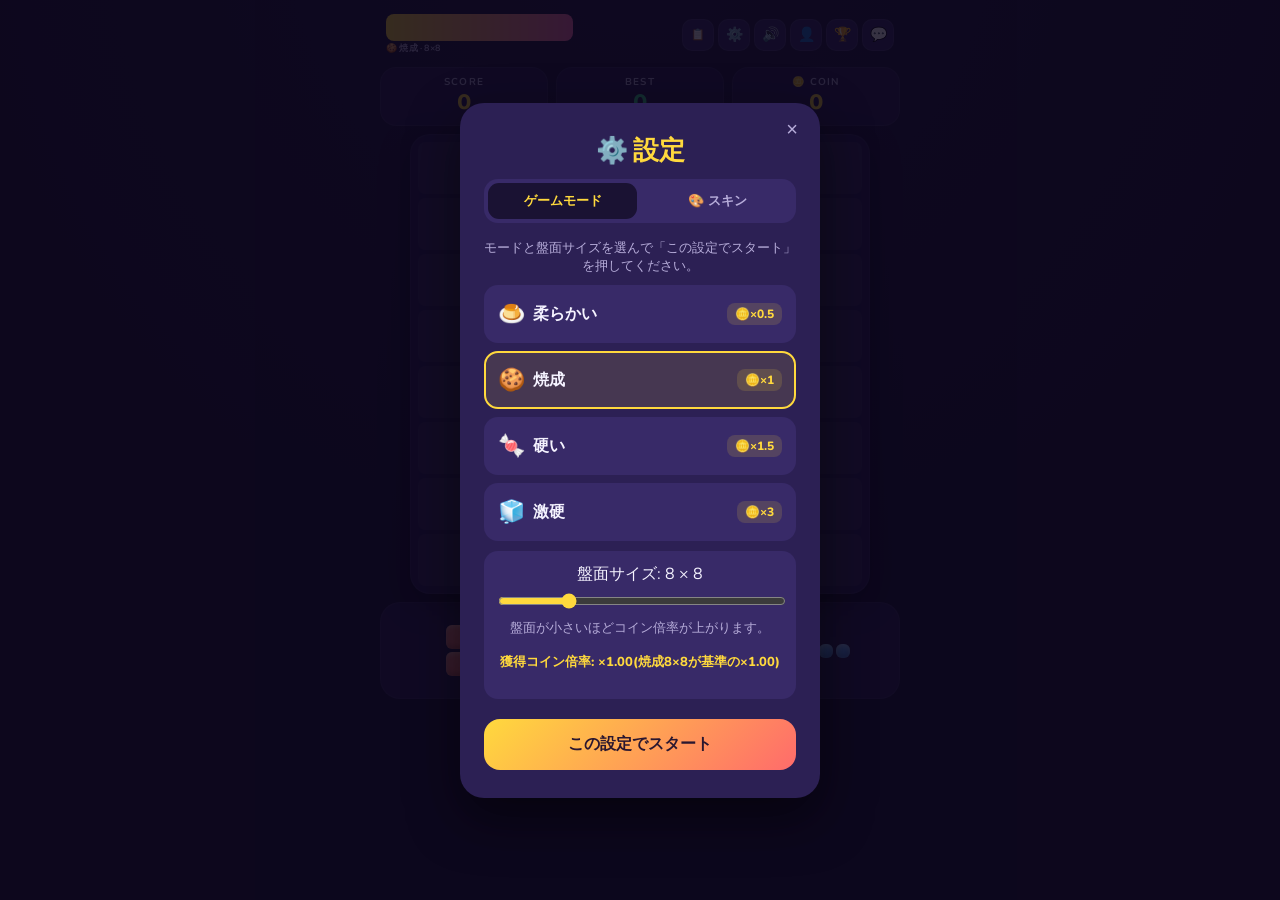
==== commit 82a16a86: "Update index.html" ====
--- a/frontend/index.html
+++ b/frontend/index.html
@@ -3,7 +3,7 @@
 <head>
 <meta charset="UTF-8">
 <meta name="viewport" content="width=device-width, initial-scale=1.0, maximum-scale=1.0, user-scalable=no, viewport-fit=cover">
-<title>キャンディブラスト</title>
+<title>BlockBlitz</title>
 <link rel="preconnect" href="https://fonts.googleapis.com">
 <link href="https://fonts.googleapis.com/css2?family=Baloo+2:wght@500;700;800&family=Nunito:wght@400;600;700;800&display=swap" rel="stylesheet">
 <style>
@@ -258,7 +258,6 @@
       <div class="icon-btn" id="accountBtn">👤</div>
       <div class="icon-btn" id="rankingBtn" title="ランキング">🏆</div>
       <div class="icon-btn" id="adminPanelBtn" title="管理者パネル" style="display:none;">🔧</div>
-      <!-- 🆕 チャットボタン -->
       <div class="icon-btn" id="chatBtn" title="チャット">💬</div>
     </div>
   </header>
@@ -473,7 +472,11 @@
   let playTime = 0;
   let playTimeInterval = null;
 
+  // モード別ベストスコア
+  let bestScores = { soft:0, baked:0, hard:0, extreme:0 };
+
   const STORAGE_BEST = 'candyblast-highscore';
+  const STORAGE_BEST_SCORES = 'candyblast-bestScores-v1';
   const STORAGE_COINS = 'candyblast-coins';
   const STORAGE_QUESTS = 'candyblast-quests-v1';
   const STORAGE_SETTINGS = 'candyblast-settings-v1';
@@ -496,6 +499,7 @@
     playtime: '⏱️ プレイ時間'
   };
   let currentRankingType = 'score';
+  let rankingPollInterval = null;
 
   function boardIndex(r,c){ return r*SIZE+c; }
   function todayKey(){ return new Date().toISOString().slice(0,10); }
@@ -889,16 +893,45 @@
     setTimeout(()=>el.remove(),950);
   }
 
+  // ===================== スコア周り（リアルタイム同期対応） =====================
+  let lastSyncTime = 0;
+  function syncBestScore() {
+    if (!authToken) return;
+    // 現在のモードのベストを更新
+    const currentBest = bestScores[currentMode] || 0;
+    if (score > currentBest) {
+      bestScores[currentMode] = score;
+      // 全体ベストも更新（表示用）
+      best = Math.max(best, score);
+      bestValEl.textContent = best;
+      saveBestScores();
+      // サーバーへ送信（スロットリング: 2秒に1回まで）
+      const now = Date.now();
+      if (now - lastSyncTime > 2000) {
+        lastSyncTime = now;
+        syncToServer();
+      }
+    }
+  }
+
   function addScore(amount){
     score += amount;
     dailyStats.scoreEarned += amount;
     dailyStats.bestSingleGameScore = Math.max(dailyStats.bestSingleGameScore||0, score);
     updateScoreUI();
+    // リアルタイムでベストスコアを同期（必要に応じて）
+    syncBestScore();
   }
 
   function updateScoreUI(){
     scoreValEl.textContent = score;
-    if(score>best){ best=score; bestValEl.textContent=best; saveBest(best); }
+    // bestはbestScoresから最大値を更新（表示用）
+    const maxBest = Math.max(bestScores.soft, bestScores.baked, bestScores.hard, bestScores.extreme);
+    if (maxBest > best) {
+      best = maxBest;
+      saveBestScores();
+    }
+    bestValEl.textContent = best;
   }
   function updateCoinUI(){ coinValEl.textContent = coins; saveCoins(coins); }
 
@@ -907,6 +940,36 @@
     if(earned>0){ coins += earned; updateCoinUI(); floatCoin(earned); }
     return earned;
   }
+
+  // ===================== ベストスコア永続化 =====================
+  async function loadBestScores(){
+    try{
+      const res = await window.storage.get(STORAGE_BEST_SCORES, false);
+      if(res && res.value){
+        const parsed = JSON.parse(res.value);
+        if(parsed.soft !== undefined) bestScores = parsed;
+      }
+    }catch(err){}
+    // 全体ベストは最大値
+    best = Math.max(bestScores.soft, bestScores.baked, bestScores.hard, bestScores.extreme);
+    bestValEl.textContent = best;
+  }
+  async function saveBestScores(){
+    try{ await window.storage.set(STORAGE_BEST_SCORES, JSON.stringify(bestScores), false); }catch(err){}
+    // 全体ベストも保存（互換性のため）
+    const overall = Math.max(bestScores.soft, bestScores.baked, bestScores.hard, bestScores.extreme);
+    await saveBest(overall);
+  }
+  async function loadBest(){
+    try{ const res = await window.storage.get(STORAGE_BEST, false); if(res && res.value) best = parseInt(res.value,10)||0; }catch(err){ best=0; }
+    bestValEl.textContent = best;
+  }
+  async function saveBest(val){ try{ await window.storage.set(STORAGE_BEST, String(val), false); }catch(err){} }
+  async function loadCoins(){
+    try{ const res = await window.storage.get(STORAGE_COINS, false); if(res && res.value) coins = parseInt(res.value,10)||0; }catch(err){ coins=0; }
+    coinValEl.textContent = coins;
+  }
+  async function saveCoins(val){ try{ await window.storage.set(STORAGE_COINS, String(val), false); }catch(err){} }
 
   // ===================== クエスト =====================
   const QUEST_POOL = [
@@ -1161,18 +1224,6 @@
     modalOverlay.classList.add('show');
   });
 
-  // ===================== 永続化 =====================
-  async function loadBest(){
-    try{ const res = await window.storage.get(STORAGE_BEST, false); if(res && res.value) best = parseInt(res.value,10)||0; }catch(err){ best=0; }
-    bestValEl.textContent = best;
-  }
-  async function saveBest(val){ try{ await window.storage.set(STORAGE_BEST, String(val), false); }catch(err){} }
-  async function loadCoins(){
-    try{ const res = await window.storage.get(STORAGE_COINS, false); if(res && res.value) coins = parseInt(res.value,10)||0; }catch(err){ coins=0; }
-    coinValEl.textContent = coins;
-  }
-  async function saveCoins(val){ try{ await window.storage.set(STORAGE_COINS, String(val), false); }catch(err){} }
-
   // ===================== サウンド =====================
   let audioCtx = null;
   function unlockAudio(){
@@ -1228,7 +1279,8 @@
     newBestNoteEl.textContent = (score>=best && score>0) ? '🎉 ハイスコア更新！' : 'お疲れさまでした！';
     coinEarnedNoteEl.textContent = earned>0 ? `🪙 +${earned} コイン獲得！` : '';
     overlayEl.classList.add('show');
-    if (SIZE === 8) syncToServer();
+    // ゲーム終了時にサーバーへ送信（既にリアルタイムで送っているが、念のため）
+    if (authToken) syncToServer();
     syncPlayTime();
   }
   restartBtn.addEventListener('click', ()=>{
@@ -1247,6 +1299,10 @@
       clearInterval(chatPollingInterval);
       chatPollingInterval = null;
     }
+    if (rankingPollInterval) {
+      clearInterval(rankingPollInterval);
+      rankingPollInterval = null;
+    }
   }
   modalClose.addEventListener('click', closeModal);
   modalOverlay.addEventListener('click', (e)=>{ if(e.target===modalOverlay) closeModal(); });
@@ -1256,7 +1312,49 @@
     modalOverlay.classList.add('show');
   });
 
-  // ===================== アカウント =====================
+  // ===================== アカウント（修正：ログアウト時に完全リセット） =====================
+  function resetToGuest() {
+    // ゲスト状態にリセット
+    authToken = null;
+    currentUserId = null;
+    // データ初期化
+    bestScores = { soft:0, baked:0, hard:0, extreme:0 };
+    best = 0;
+    coins = 0;
+    ownedSkins = ['default'];
+    equippedSkin = 'default';
+    // クエストもリセット（新たな日付で再生成）
+    dailyStats = { date: todayKey(), ...DAILY_STATS_DEFAULT };
+    quests = pickDailyQuests();
+    // プレイ時間リセット
+    stopPlayTimeTracking();
+    playTime = 0;
+    // UI更新
+    bestValEl.textContent = '0';
+    coinValEl.textContent = '0';
+    score = 0; streak = 0; noClearStreak = 0;
+    updateScoreUI();
+    // スキン適用
+    applySkin('default');
+    // 盤面を新しくする
+    initBoard();
+    fillTray();
+    // 保存（ゲスト用）
+    saveBestScores();
+    saveCoins(0);
+    saveSkinsData();
+    saveDailyQuests();
+    // アカウントボタン更新
+    updateAccountButton();
+    // 管理者パネル非表示
+    adminPanelBtn.style.display = 'none';
+    // ランキングポーリング停止
+    if (rankingPollInterval) {
+      clearInterval(rankingPollInterval);
+      rankingPollInterval = null;
+    }
+  }
+
   function updateAccountButton(){
     accountBtn.textContent = currentUserId ? '👤' : '👤';
     accountBtn.title = currentUserId ? `ログイン中: ${currentUserId}` : '未ログイン';
@@ -1279,11 +1377,7 @@
       });
       if (!res.ok) throw new Error('削除に失敗しました');
       alert('アカウントを削除しました。');
-      authToken = null;
-      currentUserId = null;
-      best = 0; bestValEl.textContent = '0';
-      coins = 0; coinValEl.textContent = '0';
-      updateAccountButton();
+      resetToGuest();
       renderAuthModal();
     } catch(err) {
       alert(err.message);
@@ -1302,14 +1396,7 @@
         <button class="ghost-btn" id="deleteAccountBtn" style="color:var(--coral);border-color:var(--coral);">🗑️ アカウント削除</button>
       `;
       document.getElementById('logoutBtn').addEventListener('click', ()=>{
-        authToken = null;
-        currentUserId = null;
-        best = 0; bestValEl.textContent = '0';
-        coins = 0; coinValEl.textContent = '0';
-        stopPlayTimeTracking();
-        playTime = 0;
-        updateAccountButton();
-        renderAuthModal();
+        resetToGuest();  // 完全リセット
         closeModal();
       });
       document.getElementById('syncNowBtn').addEventListener('click', async ()=>{
@@ -1366,16 +1453,19 @@
         if(!r.ok) throw new Error(data.error || 'ログインに失敗しました。');
         authToken = data.token;
         currentUserId = data.id;
-        best = data.bestScore || 0;
-        bestValEl.textContent = best;
-        coins = data.coins || 0;
-        coinValEl.textContent = coins;
-        playTime = data.playTime || 0;
+        // ログイン後、サーバーからデータ取得
+        await syncFromServer();
+        // ローカルに反映（syncFromServerでbestScores, coins, skinsなどが更新される）
+        updateAccountButton();
+        // プレイ時間追跡開始
         startPlayTimeTracking();
         msgEl.textContent = 'ログインしました！'; msgEl.className='auth-msg ok';
-        await syncFromServer();
-        updateAccountButton();
-        setTimeout(renderAuthModal, 500);
+        // UI更新
+        updateScoreUI();
+        updateCoinUI();
+        applySkin(equippedSkin);
+        // モーダル閉じる
+        setTimeout(()=>{ closeModal(); }, 500);
       }catch(err){
         msgEl.textContent = err.message + '(サーバーに接続できているか確認してください)';
         msgEl.className='auth-msg error';
@@ -1392,15 +1482,28 @@
         const data = await r.json();
         if(!r.ok) throw new Error(data.error || '登録に失敗しました。');
         authToken = data.token; currentUserId = data.id;
-        best = 0; bestValEl.textContent = '0';
-        coins = 0; coinValEl.textContent = '0';
+        // 新規登録時はデフォルトデータ
+        bestScores = { soft:0, baked:0, hard:0, extreme:0 };
+        coins = 0;
+        ownedSkins = ['default'];
+        equippedSkin = 'default';
         playTime = 0;
+        saveBestScores();
+        saveCoins(0);
+        saveSkinsData();
+        // クエストは新しく生成
+        dailyStats = { date: todayKey(), ...DAILY_STATS_DEFAULT };
+        quests = pickDailyQuests();
+        saveDailyQuests();
+        updateScoreUI();
+        updateCoinUI();
+        applySkin('default');
         startPlayTimeTracking();
+        updateAccountButton();
         msgEl.textContent = '登録が完了しました！復元コードは管理者のDiscordに通知されました。';
         msgEl.className='auth-msg ok';
         await syncToServer();
-        updateAccountButton();
-        setTimeout(renderAuthModal, 800);
+        setTimeout(()=>{ closeModal(); }, 800);
       }catch(err){
         msgEl.textContent = err.message;
         msgEl.className='auth-msg error';
@@ -1428,7 +1531,7 @@
 
   accountBtn.addEventListener('click', ()=>{ renderAuthModal(); modalOverlay.classList.add('show'); });
 
-  // ===================== サーバー同期 =====================
+  // ===================== サーバー同期（修正：ベストスコアをモード別に送信） =====================
   async function syncToServer(){
     if(!authToken) return;
     try{
@@ -1436,7 +1539,7 @@
         method:'POST',
         headers:{ 'Content-Type':'application/json', 'Authorization':`Bearer ${authToken}` },
         body: JSON.stringify({
-          bestScore: best,
+          bestScore: bestScores[currentMode] || 0,  // 現在のモードのベストを送信
           coins,
           skins: ownedSkins,
           equippedSkin,
@@ -1455,15 +1558,42 @@
       const r = await fetch(`${API_BASE_URL}/api/sync`, { headers:{ 'Authorization':`Bearer ${authToken}` } });
       if(!r.ok) return;
       const data = await r.json();
-      best = Math.max(best, data.bestScore||0);
-      coins = Math.max(coins, data.coins||0);
-      if (data.skins) ownedSkins = data.skins;
+      // ベストスコア（モード別がある場合はそちらを優先）
+      if (data.bestScores && typeof data.bestScores === 'object') {
+        bestScores = { ...bestScores, ...data.bestScores };
+      } else if (data.bestScore !== undefined) {
+        // 互換性: 全体ベストのみの場合、現在のモードに設定（他のモードはそのまま）
+        bestScores[currentMode] = Math.max(bestScores[currentMode] || 0, data.bestScore);
+      }
+      best = Math.max(bestScores.soft, bestScores.baked, bestScores.hard, bestScores.extreme);
+      bestValEl.textContent = best;
+      saveBestScores();
+
+      if (data.coins !== undefined) {
+        coins = data.coins;
+        coinValEl.textContent = coins;
+        saveCoins(coins);
+      }
+      if (data.skins) {
+        ownedSkins = data.skins;
+        saveSkinsData();
+      }
       if (data.equippedSkin) {
         equippedSkin = data.equippedSkin;
         applySkin(equippedSkin);
-      }
-      if (data.playTime !== undefined) playTime = data.playTime;
-      bestValEl.textContent = best; updateCoinUI(); saveBest(best);
+        saveSkinsData();
+      }
+      if (data.playTime !== undefined) {
+        playTime = data.playTime;
+      }
+      // クエストはサーバーからもらったものがあれば反映（ただし日付が一致しているか確認）
+      if (data.quests && data.quests.length) {
+        // サーバーにクエストがある場合は上書き（日付も合わせる）
+        // ここでは単純に置き換える（必要に応じて日付チェック）
+        quests = data.quests;
+        dailyStats = data.dailyStats || dailyStats;
+        saveDailyQuests();
+      }
     }catch(err){ console.warn('サーバーからの取得に失敗しました:', err.message); }
   }
 
@@ -1482,7 +1612,6 @@
     } catch(e) {}
   }
 
-  // ===================== 管理者コマンド =====================
   async function executeAdminCommand(cmd) {
     if (!authToken || currentUserId !== 'admin') return '❌ 管理者権限がありません';
     try {
@@ -1496,12 +1625,19 @@
       if (cmd.startsWith('/setcoins')) {
         const parts = cmd.split(' ');
         const newCoins = parseInt(parts[1]);
-        if (!isNaN(newCoins) && newCoins >= 0) { coins = newCoins; updateCoinUI(); }
+        if (!isNaN(newCoins) && newCoins >= 0) { coins = newCoins; updateCoinUI(); saveCoins(coins); syncToServer(); }
       }
       if (cmd.startsWith('/setscore')) {
         const parts = cmd.split(' ');
-        const score = parseInt(parts[2]);
-        if (!isNaN(score) && score >= 0) { best = score; bestValEl.textContent = best; saveBest(best); }
+        const mode = parts[1];
+        const scoreVal = parseInt(parts[2]);
+        if (RANKING_MODES.includes(mode) && !isNaN(scoreVal) && scoreVal >= 0) {
+          bestScores[mode] = scoreVal;
+          best = Math.max(bestScores.soft, bestScores.baked, bestScores.hard, bestScores.extreme);
+          bestValEl.textContent = best;
+          saveBestScores();
+          syncToServer();
+        }
       }
       return data.result || '✅ コマンドを実行しました';
     } catch(e) {
@@ -1509,7 +1645,6 @@
     }
   }
 
-  // ===================== 管理者パネル =====================
   async function renderAdminPanel() {
     modalContent.dataset.mode = 'admin';
     let html = `
@@ -1602,7 +1737,7 @@
     }
   });
 
-  // ===================== ランキング =====================
+  // ===================== ランキング（リアルタイム自動更新） =====================
   async function renderRankingModal() {
     modalContent.dataset.mode = 'ranking';
     let html = `
@@ -1621,6 +1756,7 @@
       <div id="rankingContent">
         <div class="sub">🔄 読み込み中...</div>
       </div>
+      <div style="margin-top:8px; font-size:12px; color:var(--text-dim);">自動更新（5秒ごと）</div>
     `;
     modalContent.innerHTML = html;
 
@@ -1637,87 +1773,96 @@
       });
     });
 
-    try {
-      const res = await fetch(`${API_BASE_URL}/api/ranking?mode=${currentRankingMode}&type=${currentRankingType}`);
-      const data = await res.json();
-      let content = `<div style="text-align:left; max-height:380px; overflow-y:auto;">`;
-      if (data.top && data.top.length > 0) {
-        data.top.forEach((user, index) => {
-          const medal = index === 0 ? '🥇' : index === 1 ? '🥈' : index === 2 ? '🥉' : `${index+1}.`;
-          const isMe = user.id === currentUserId;
-          const valueLabel = currentRankingType === 'coins' ? `${user.value}コイン` :
-                            currentRankingType === 'playtime' ? `${user.value}秒` :
-                            `${user.value}点`;
-          content += `
-            <div style="display:flex; justify-content:space-between; padding:8px 4px; border-bottom:1px solid rgba(255,255,255,0.05); ${isMe ? 'background:rgba(255,217,61,0.15); border-radius:8px;' : ''}">
-              <span style="font-weight:700; ${isMe ? 'color:var(--gold);' : ''}">${medal} ${user.id} ${isMe ? '👈' : ''}</span>
-              <span style="color:var(--gold); font-weight:800;">${valueLabel}</span>
-            </div>
-          `;
-        });
-      } else {
-        const msg = currentRankingType === 'score' ? 'このモードのランキングデータがまだありません。' :
-                   currentRankingType === 'coins' ? 'まだコインデータがありません。' :
-                   'プレイ時間データがまだありません。';
-        content += `<div class="sub">${msg}</div>`;
-      }
-      content += `</div>`;
-
-      if (authToken && currentUserId) {
-        let myValue = 0;
-        try {
-          const syncRes = await fetch(`${API_BASE_URL}/api/sync`, {
-            headers: { 'Authorization': `Bearer ${authToken}` }
+    // 読み込み関数
+    async function loadRanking() {
+      try {
+        const res = await fetch(`${API_BASE_URL}/api/ranking?mode=${currentRankingMode}&type=${currentRankingType}`);
+        const data = await res.json();
+        let content = `<div style="text-align:left; max-height:380px; overflow-y:auto;">`;
+        if (data.top && data.top.length > 0) {
+          data.top.forEach((user, index) => {
+            const medal = index === 0 ? '🥇' : index === 1 ? '🥈' : index === 2 ? '🥉' : `${index+1}.`;
+            const isMe = user.id === currentUserId;
+            const valueLabel = currentRankingType === 'coins' ? `${user.value}コイン` :
+                              currentRankingType === 'playtime' ? `${user.value}秒` :
+                              `${user.value}点`;
+            content += `
+              <div style="display:flex; justify-content:space-between; padding:8px 4px; border-bottom:1px solid rgba(255,255,255,0.05); ${isMe ? 'background:rgba(255,217,61,0.15); border-radius:8px;' : ''}">
+                <span style="font-weight:700; ${isMe ? 'color:var(--gold);' : ''}">${medal} ${user.id} ${isMe ? '👈' : ''}</span>
+                <span style="color:var(--gold); font-weight:800;">${valueLabel}</span>
+              </div>
+            `;
           });
-          const syncData = await syncRes.json();
-          if (currentRankingType === 'coins') {
-            myValue = syncData.coins || 0;
-          } else if (currentRankingType === 'playtime') {
-            myValue = syncData.playTime || 0;
+        } else {
+          const msg = currentRankingType === 'score' ? 'このモードのランキングデータがまだありません。' :
+                     currentRankingType === 'coins' ? 'まだコインデータがありません。' :
+                     'プレイ時間データがまだありません。';
+          content += `<div class="sub">${msg}</div>`;
+        }
+        content += `</div>`;
+
+        if (authToken && currentUserId) {
+          let myValue = 0;
+          try {
+            const syncRes = await fetch(`${API_BASE_URL}/api/sync`, {
+              headers: { 'Authorization': `Bearer ${authToken}` }
+            });
+            const syncData = await syncRes.json();
+            if (currentRankingType === 'coins') {
+              myValue = syncData.coins || 0;
+            } else if (currentRankingType === 'playtime') {
+              myValue = syncData.playTime || 0;
+            } else {
+              const bestScoresServer = syncData.bestScores || {};
+              myValue = bestScoresServer[currentRankingMode] || 0;
+            }
+          } catch(e) {}
+
+          if (myValue > 0) {
+            const higherCount = data.top ? data.top.filter(u => u.value > myValue).length : 0;
+            const myInTop = data.top ? data.top.some(u => u.id === currentUserId) : false;
+            let rankDisplay = myInTop ? `${data.top.findIndex(u => u.id === currentUserId) + 1}位` :
+                             (data.top && data.top.length > 0 ? `${higherCount + 1}位以上` : '-');
+            const valueLabel = currentRankingType === 'coins' ? `${myValue}コイン` :
+                              currentRankingType === 'playtime' ? `${myValue}秒` :
+                              `${myValue}点`;
+            content += `
+              <div style="margin-top:16px; padding:14px 16px; background:linear-gradient(135deg,var(--panel-light),var(--panel)); border-radius:14px; border:2px solid var(--gold); display:flex; justify-content:space-between; align-items:center; position:sticky; bottom:0; backdrop-filter:blur(8px);">
+                <span style="font-weight:700; color:var(--gold);">👤 ${currentUserId} の順位</span>
+                <span style="font-weight:800; font-size:20px; color:var(--gold);">
+                  ${rankDisplay}
+                  <span style="font-size:14px; color:var(--text-dim); font-weight:400; margin-left:8px;">${valueLabel}</span>
+                </span>
+              </div>
+            `;
           } else {
-            const bestScores = syncData.bestScores || {};
-            myValue = bestScores[currentRankingMode] || 0;
+            const msg = currentRankingType === 'score' ? 'まだこのモードのスコアがありません。' :
+                       currentRankingType === 'coins' ? 'まだコインがありません。' :
+                       'プレイ時間が記録されていません。';
+            content += `
+              <div style="margin-top:16px; padding:14px 16px; background:var(--panel-light); border-radius:14px; text-align:center; color:var(--text-dim);">
+                📊 ${msg}
+              </div>
+            `;
           }
-        } catch(e) {}
-
-        if (myValue > 0) {
-          const higherCount = data.top ? data.top.filter(u => u.value > myValue).length : 0;
-          const myInTop = data.top ? data.top.some(u => u.id === currentUserId) : false;
-          let rankDisplay = myInTop ? `${data.top.findIndex(u => u.id === currentUserId) + 1}位` :
-                           (data.top && data.top.length > 0 ? `${higherCount + 1}位以上` : '-');
-          const valueLabel = currentRankingType === 'coins' ? `${myValue}コイン` :
-                            currentRankingType === 'playtime' ? `${myValue}秒` :
-                            `${myValue}点`;
-          content += `
-            <div style="margin-top:16px; padding:14px 16px; background:linear-gradient(135deg,var(--panel-light),var(--panel)); border-radius:14px; border:2px solid var(--gold); display:flex; justify-content:space-between; align-items:center; position:sticky; bottom:0; backdrop-filter:blur(8px);">
-              <span style="font-weight:700; color:var(--gold);">👤 ${currentUserId} の順位</span>
-              <span style="font-weight:800; font-size:20px; color:var(--gold);">
-                ${rankDisplay}
-                <span style="font-size:14px; color:var(--text-dim); font-weight:400; margin-left:8px;">${valueLabel}</span>
-              </span>
-            </div>
-          `;
         } else {
-          const msg = currentRankingType === 'score' ? 'まだこのモードのスコアがありません。' :
-                     currentRankingType === 'coins' ? 'まだコインがありません。' :
-                     'プレイ時間が記録されていません。';
           content += `
             <div style="margin-top:16px; padding:14px 16px; background:var(--panel-light); border-radius:14px; text-align:center; color:var(--text-dim);">
-              📊 ${msg}
+              🔐 ログインすると自分の順位が表示されます
             </div>
           `;
         }
-      } else {
-        content += `
-          <div style="margin-top:16px; padding:14px 16px; background:var(--panel-light); border-radius:14px; text-align:center; color:var(--text-dim);">
-            🔐 ログインすると自分の順位が表示されます
-          </div>
-        `;
-      }
-      document.getElementById('rankingContent').innerHTML = content;
-    } catch(err) {
-      document.getElementById('rankingContent').innerHTML = `<div class="sub" style="color:var(--coral);">❌ ランキングの読み込みに失敗しました</div>`;
-    }
+        document.getElementById('rankingContent').innerHTML = content;
+      } catch(err) {
+        document.getElementById('rankingContent').innerHTML = `<div class="sub" style="color:var(--coral);">❌ ランキングの読み込みに失敗しました</div>`;
+      }
+    }
+
+    await loadRanking();
+
+    // ポーリング開始（既存のものをクリア）
+    if (rankingPollInterval) clearInterval(rankingPollInterval);
+    rankingPollInterval = setInterval(loadRanking, 5000);
   }
 
   rankingBtn.addEventListener('click', () => {
@@ -1725,7 +1870,7 @@
     modalOverlay.classList.add('show');
   });
 
-  // ===================== 🆕 チャット＆プロフィール機能 =====================
+  // ===================== チャット =====================
   let chatMessages = [];
   let chatPollingInterval = null;
 
@@ -1880,6 +2025,7 @@
   // ===================== 初期化 =====================
   (async function start(){
     await loadBest();
+    await loadBestScores();  // モード別ベスト読み込み
     await loadCoins();
     await loadSkinsData();
     const isFirstTime = await loadSettings();
@@ -1888,6 +2034,7 @@
     updateModeBadge();
     initBoard();
     fillTray();
+    // ゲスト状態でプレイ時間は開始しない（ログイン時に開始）
     if(isFirstTime){
       pendingMode = currentMode; pendingSize = SIZE;
       renderSettingsModal('mode');
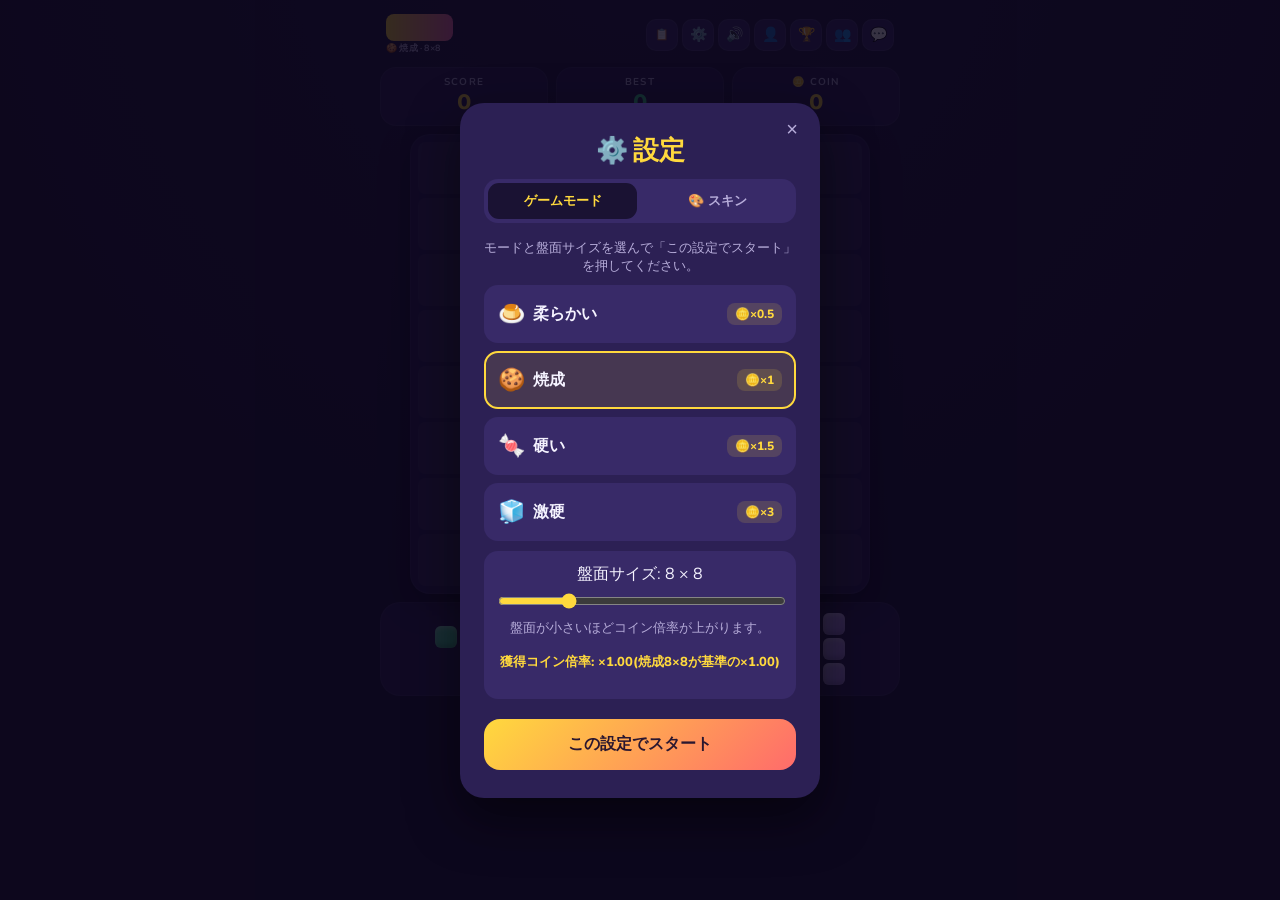
==== commit f5291a5d: "Update index.html" ====
--- a/frontend/index.html
+++ b/frontend/index.html
@@ -3,7 +3,7 @@
 <head>
 <meta charset="UTF-8">
 <meta name="viewport" content="width=device-width, initial-scale=1.0, maximum-scale=1.0, user-scalable=no, viewport-fit=cover">
-<title>BlockBlitz</title>
+<title>キャンディブラスト</title>
 <link rel="preconnect" href="https://fonts.googleapis.com">
 <link href="https://fonts.googleapis.com/css2?family=Baloo+2:wght@500;700;800&family=Nunito:wght@400;600;700;800&display=swap" rel="stylesheet">
 <style>
@@ -26,7 +26,7 @@
   img, canvas, video, iframe { max-width:100%; touch-action:none; }
   #app{ display:flex; flex-direction:column; align-items:center; height:100%; width:100%;
     padding: max(10px, env(safe-area-inset-top)) 12px max(10px, env(safe-area-inset-bottom)); gap:8px; }
-  header{ width:100%; max-width:520px; display:flex; align-items:center; justify-content:space-between; padding:4px 6px; gap:8px; flex-wrap:nowrap; }
+  header{ width:100%; max-width:520px; display:flex; align-items:center; justify-content:space-between; padding:4px 6px; gap:8px; flex-wrap:wrap; row-gap:6px; }
   .title-wrap{ display:flex; flex-direction:column; gap:1px; flex-shrink:0; }
   .title{ 
     font-family:'Baloo 2', sans-serif; font-weight:800; font-size:clamp(13px, 2.8vw, 18px);
@@ -43,13 +43,20 @@
     white-space:nowrap;
   }
   .title:hover{ background:rgba(255,255,255,0.08); }
-  .title::before{ content:"← "; font-size:0.75em; }
+  .title .back-arrow{ font-family:-apple-system,BlinkMacSystemFont,"Segoe UI",Helvetica,Arial,sans-serif; font-size:0.9em; }
   .mode-badge{ font-size:9px; color:var(--text-dim); font-weight:700; letter-spacing:0.2px; white-space:nowrap; }
-  .header-right{ display:flex; align-items:center; gap:4px; flex-shrink:0; }
-  .icon-btn{ width:32px;height:32px;border-radius:10px; background:var(--panel-light);
+  .header-right{ display:flex; align-items:center; gap:4px; flex-shrink:0; flex-wrap:wrap; justify-content:flex-end; row-gap:6px; }
+  .icon-btn{ width:32px;height:32px;border-radius:10px; background:var(--panel-light); position:relative;
     border:1px solid rgba(255,255,255,0.08); display:flex;align-items:center;justify-content:center; font-size:14px; cursor:pointer; flex-shrink:0; }
   .pill-btn{ height:32px; border-radius:10px; background:var(--panel-light); border:1px solid rgba(255,255,255,0.08);
     display:flex; align-items:center; gap:4px; padding:0 8px; font-size:11px; font-weight:700; cursor:pointer; color:var(--text); white-space:nowrap; }
+  .unread-dot{ position:absolute; top:1px; right:1px; width:9px; height:9px; border-radius:50%;
+    background:#fff; box-shadow:0 0 5px rgba(255,255,255,0.9), 0 0 0 2px var(--panel-light); display:none; }
+  .unread-dot.show{ display:block; }
+  .mention-badge{ position:absolute; top:-6px; right:-6px; min-width:16px; height:16px; padding:0 3px;
+    border-radius:8px; background:var(--coral); color:#fff; font-size:10px; font-weight:800; z-index:2;
+    display:none; align-items:center; justify-content:center; line-height:1; box-shadow:0 0 0 2px var(--bg-deep); }
+  .mention-badge.show{ display:flex; }
 
   .scoreboard{ width:100%; max-width:520px; display:flex; gap:8px; }
   .score-card{ flex:1; background:var(--panel); border-radius:16px; padding:7px 10px; text-align:center;
@@ -95,6 +102,7 @@
     100%{ opacity:0; transform:translate(-50%,-90%) scale(0.9) rotate(0deg); } }
   .combo-text.show{ animation:comboPop 0.9s ease-out forwards; }
   .combo-text.bonus{ animation:comboPop 0.9s ease-out forwards; color:var(--mint); }
+  .combo-text.mega{ font-size:clamp(26px,9vw,46px); text-shadow:0 0 22px rgba(255,217,61,0.95), 0 0 40px rgba(255,111,181,0.6), 0 3px 0 rgba(0,0,0,0.4); }
 
   .coin-float{ position:fixed; font-family:'Baloo 2',sans-serif; font-weight:700; color:var(--gold); font-size:18px;
     z-index:40; pointer-events:none; text-shadow:0 2px 4px rgba(0,0,0,0.4); }
@@ -242,13 +250,51 @@
   .cmd-output .info { color: var(--gold); }
   .ranking-tab-content { display: none; }
   .ranking-tab-content.active { display: block; }
+
+  /* ===== フレンド／DM ===== */
+  .friend-item{ display:flex; align-items:center; gap:8px; background:var(--panel-light); border-radius:14px;
+    padding:10px 12px; margin-bottom:8px; text-align:left; }
+  .friend-item .fname{ font-weight:800; font-size:14px; flex:1; cursor:pointer; }
+  .friend-item .fsub{ font-size:11px; color:var(--text-dim); }
+  .friend-item .fbtn{ border:none; border-radius:10px; padding:6px 10px; font-weight:800; font-size:11px; cursor:pointer; flex-shrink:0; }
+  .fbtn.accept{ background:var(--mint); color:#0b2a1f; }
+  .fbtn.decline{ background:rgba(255,255,255,0.12); color:var(--text); }
+  .fbtn.remove{ background:var(--coral); color:#fff; }
+  .fbtn.dm{ background:var(--gold); color:#2a1730; }
+  .friend-add-row{ display:flex; gap:6px; margin-bottom:14px; }
+  .friend-add-row input{ flex:1; padding:10px 12px; border-radius:12px; border:1px solid rgba(255,255,255,0.12);
+    background:var(--bg-deep2); color:var(--text); font-size:14px; font-family:'Nunito',sans-serif; }
+  .friend-item .funread{ background:var(--coral); color:#fff; font-size:10px; font-weight:800; border-radius:8px;
+    padding:1px 6px; margin-left:4px; }
+  .dm-bubble-row{ display:flex; margin-bottom:6px; }
+  .dm-bubble-row.mine{ justify-content:flex-end; }
+  .dm-bubble{ max-width:75%; padding:8px 12px; border-radius:14px; font-size:13.5px; word-break:break-word; text-align:left; }
+  .dm-bubble-row.mine .dm-bubble{ background:linear-gradient(135deg,var(--gold),var(--coral)); color:#2a1730; border-bottom-right-radius:4px; }
+  .dm-bubble-row:not(.mine) .dm-bubble{ background:var(--panel-light); border-bottom-left-radius:4px; }
+  .dm-time{ font-size:9px; color:var(--text-dim); margin-top:2px; }
+  .mention-tag{ color:var(--gold); font-weight:800; }
+  .empty-hint{ text-align:center; color:var(--text-dim); font-size:13px; padding:16px 0; }
+
+  /* ===== 派手なコンボ演出 ===== */
+  @keyframes boardShake{ 0%,100%{ transform:translate(0,0); } 20%{ transform:translate(-4px,3px); }
+    40%{ transform:translate(4px,-3px); } 60%{ transform:translate(-3px,-2px); } 80%{ transform:translate(3px,2px); } }
+  #board-wrap.shake{ animation:boardShake 0.36s ease-in-out; }
+  @keyframes ringPulse{ 0%{ opacity:0.9; transform:translate(-50%,-50%) scale(0.2); } 100%{ opacity:0; transform:translate(-50%,-50%) scale(2.6); } }
+  .shock-ring{ position:absolute; left:50%; top:50%; width:60px; height:60px; border-radius:50%;
+    border:4px solid var(--gold); pointer-events:none; z-index:15; animation:ringPulse 0.6s ease-out forwards; }
+  @keyframes screenFlash{ 0%{ opacity:0.85; } 100%{ opacity:0; } }
+  .screen-flash{ position:fixed; inset:0; background:radial-gradient(circle at 50% 40%, rgba(255,255,255,0.9), rgba(255,217,61,0.35) 55%, transparent 80%);
+    pointer-events:none; z-index:150; animation:screenFlash 0.55s ease-out forwards; }
+  @keyframes starSpin{ 0%{ transform:translate(var(--sx0),var(--sy0)) rotate(0deg) scale(0.6); opacity:1; }
+    100%{ transform:translate(var(--sx1),var(--sy1)) rotate(360deg) scale(1.1); opacity:0; } }
+  .star-particle{ position:fixed; font-size:16px; pointer-events:none; z-index:32; animation:starSpin 0.8s ease-out forwards; }
 </style>
 </head>
 <body>
 <div id="app">
   <header>
     <div class="title-wrap">
-      <div class="title" id="backButton">キャンディブラスト</div>
+      <div class="title" id="backButton"><span class="back-arrow">←</span> 戻る</div>
       <div class="mode-badge" id="modeBadge"></div>
     </div>
     <div class="header-right">
@@ -258,7 +304,16 @@
       <div class="icon-btn" id="accountBtn">👤</div>
       <div class="icon-btn" id="rankingBtn" title="ランキング">🏆</div>
       <div class="icon-btn" id="adminPanelBtn" title="管理者パネル" style="display:none;">🔧</div>
-      <div class="icon-btn" id="chatBtn" title="チャット">💬</div>
+      <div class="icon-btn" id="friendsBtn" title="フレンド・DM">
+        👥
+        <span class="unread-dot" id="friendsDot"></span>
+        <span class="mention-badge" id="friendsMentionBadge">0</span>
+      </div>
+      <div class="icon-btn" id="chatBtn" title="チャット">
+        💬
+        <span class="unread-dot" id="chatDot"></span>
+        <span class="mention-badge" id="chatMentionBadge">0</span>
+      </div>
     </div>
   </header>
 
@@ -353,7 +408,7 @@
         {bg:'linear-gradient(135deg,#FF95C9,#FF6FB5)'},{bg:'linear-gradient(135deg,#E1F065,#C6E62D)'},
         {bg:'linear-gradient(135deg,#FFE270,#FFD93D)'}
       ] },
-    { id:'sunset', name:'サンセットソーダ', price:150, desc:'夕焼けとクリームソーダの暖色パレット。',
+    { id:'sunset', name:'サンセットソーダ', price:800, desc:'夕焼けとクリームソーダの暖色パレット。',
       vars:{ '--bg-deep':'#2b1024','--bg-deep2':'#4a1730','--panel':'#5c2038','--panel-light':'#742a44',
         '--gold':'#FFB74D','--coral':'#FF6B4A','--mint':'#FFD97D','--blue':'#FF8F6B','--purple':'#FF9AA8',
         '--pink':'#FF5E8E','--lime':'#FFDD6B','--text':'#FFF3E8','--text-dim':'#E3AFAF' },
@@ -364,7 +419,7 @@
         {bg:'linear-gradient(135deg,#FF8AAE,#E8497A)'},{bg:'linear-gradient(135deg,#FFE29A,#FFC15E)'},
         {bg:'linear-gradient(135deg,#FF7E67,#E8503A)'}
       ] },
-    { id:'ocean', name:'ディープオーシャン', price:200, desc:'深海の静けさをまとったブルー×ティール。',
+    { id:'ocean', name:'ディープオーシャン', price:1000, desc:'深海の静けさをまとったブルー×ティール。',
       vars:{ '--bg-deep':'#07161f','--bg-deep2':'#0c2733','--panel':'#123444','--panel-light':'#1a4557',
         '--gold':'#4DE0E0','--coral':'#FF8A65','--mint':'#3DDCC0','--blue':'#4DA6FF','--purple':'#6FA8DC',
         '--pink':'#5FC9E8','--lime':'#7FE0C6','--text':'#EAFBFF','--text-dim':'#8FC4D6' },
@@ -375,7 +430,7 @@
         {bg:'linear-gradient(135deg,#5FC9E8,#2E9BC2)'},{bg:'linear-gradient(135deg,#4DE0E0,#20B2B2)'},
         {bg:'linear-gradient(135deg,#A0F0E6,#5FD6C4)'}
       ] },
-    { id:'neon', name:'ネオンナイト', price:300, desc:'漆黒に浮かぶ蛍光カラーのサイバーテーマ。',
+    { id:'neon', name:'ネオンナイト', price:1400, desc:'漆黒に浮かぶ蛍光カラーのサイバーテーマ。',
       vars:{ '--bg-deep':'#08060f','--bg-deep2':'#120a24','--panel':'#1c1030','--panel-light':'#28163f',
         '--gold':'#F5FF3D','--coral':'#FF3DBB','--mint':'#3DFFD5','--blue':'#3DAFFF','--purple':'#B93DFF',
         '--pink':'#FF3DBB','--lime':'#C6FF3D','--text':'#F2F0FF','--text-dim':'#9C8FCC' },
@@ -386,7 +441,7 @@
         {bg:'linear-gradient(135deg,#FF7DCF,#FF3DBB)'},{bg:'linear-gradient(135deg,#E0FF6D,#C6FF3D)'},
         {bg:'linear-gradient(135deg,#FBFF6D,#F5FF3D)'}
       ] },
-    { id:'sakura', name:'さくらパステル', price:250, desc:'春の花びらのようなやわらかいピンク×白。',
+    { id:'sakura', name:'さくらパステル', price:1200, desc:'春の花びらのようなやわらかいピンク×白。',
       vars:{ '--bg-deep':'#2a1a22','--bg-deep2':'#3d2530','--panel':'#4a2c3a','--panel-light':'#5c3849',
         '--gold':'#FFC1CC','--coral':'#FF9EB5','--mint':'#C8F0DD','--blue':'#B8D8F0','--purple':'#D9C1EA',
         '--pink':'#FFB3D1','--lime':'#E8F0B8','--text':'#FFF6F8','--text-dim':'#D9AFC0' },
@@ -397,7 +452,7 @@
         {bg:'linear-gradient(135deg,#FFC7E0,#FFB3D1)'},{bg:'linear-gradient(135deg,#F1F5C6,#E8F0B8)'},
         {bg:'linear-gradient(135deg,#FFE3EA,#FFC1CC)'}
       ] },
-    { id:'goldlux', name:'ゴールドラグジュアリー', price:500, desc:'漆黒とゴールドの高級ジュエリーテーマ。',
+    { id:'goldlux', name:'ゴールドラグジュアリー', price:2500, desc:'漆黒とゴールドの高級ジュエリーテーマ。',
       vars:{ '--bg-deep':'#0a0a0a','--bg-deep2':'#161412','--panel':'#211c16','--panel-light':'#332b1f',
         '--gold':'#F5D57A','--coral':'#E8A33D','--mint':'#D4B26A','--blue':'#C9A24A','--purple':'#B8934A',
         '--pink':'#F0C97A','--lime':'#E0C05A','--text':'#FBF3E0','--text-dim':'#B8A582' },
@@ -407,6 +462,94 @@
         {bg:'linear-gradient(135deg,#E8B84A,#C79430)'},{bg:'linear-gradient(135deg,#F5E0A0,#E0BA5A)'},
         {bg:'linear-gradient(135deg,#D9A94E,#B8873A)'},{bg:'linear-gradient(135deg,#F0D890,#DDB758)'},
         {bg:'linear-gradient(135deg,#EFCB74,#C99A3E)'}
+      ] },
+    { id:'emerald', name:'エメラルドヴェール', price:1600, desc:'深緑のジャングルに宿る宝石の輝き。',
+      vars:{ '--bg-deep':'#04140f','--bg-deep2':'#082018','--panel':'#0e3226','--panel-light':'#154436',
+        '--gold':'#3DFFA8','--coral':'#5CFF7A','--mint':'#3DDCA0','--blue':'#4DFFC8','--purple':'#7DFFB0',
+        '--pink':'#8CFFD1','--lime':'#B6FF6B','--text':'#E9FFF5','--text-dim':'#8FC7AE' },
+      titleGrad:'linear-gradient(90deg,#3DFFA8,#B6FF6B)',
+      colors:[
+        {bg:'linear-gradient(135deg,#5CFFB0,#20D18A)'},{bg:'linear-gradient(135deg,#8CFFD1,#3DDCA0)'},
+        {bg:'linear-gradient(135deg,#4DFFC8,#20B58F)'},{bg:'linear-gradient(135deg,#B6FF6B,#7CD936)'},
+        {bg:'linear-gradient(135deg,#7DFFB0,#2FBE7C)'},{bg:'linear-gradient(135deg,#D0FFA0,#9EE85A)'},
+        {bg:'linear-gradient(135deg,#3DFFA8,#0FAE72)'}
+      ] },
+    { id:'galaxy', name:'ギャラクシードリーム', price:1800, desc:'渦巻く銀河と星屑をまとった幻想パレット。',
+      vars:{ '--bg-deep':'#05041a','--bg-deep2':'#0c0930','--panel':'#150f45','--panel-light':'#1e1660',
+        '--gold':'#C8A2FF','--coral':'#FF6EC7','--mint':'#7FE7FF','--blue':'#6E8CFF','--purple':'#B36EFF',
+        '--pink':'#FF6EC7','--lime':'#9E7FFF','--text':'#F1ECFF','--text-dim':'#9C8FD6' },
+      titleGrad:'linear-gradient(90deg,#C8A2FF,#FF6EC7)',
+      colors:[
+        {bg:'linear-gradient(135deg,#FF9EE0,#FF6EC7)'},{bg:'linear-gradient(135deg,#9EE7FF,#7FE7FF)'},
+        {bg:'linear-gradient(135deg,#9EB0FF,#6E8CFF)'},{bg:'linear-gradient(135deg,#DDB0FF,#B36EFF)'},
+        {bg:'linear-gradient(135deg,#FF9EE0,#E86EDB)'},{bg:'linear-gradient(135deg,#C6B0FF,#9E7FFF)'},
+        {bg:'linear-gradient(135deg,#E8CFFF,#C8A2FF)'}
+      ] },
+    { id:'volcano', name:'ヴォルケーノブレイズ', price:1300, desc:'噴火するマグマの熱と灰の黒を纏う。',
+      vars:{ '--bg-deep':'#140503','--bg-deep2':'#240906','--panel':'#3a0f08','--panel-light':'#54160c',
+        '--gold':'#FFB627','--coral':'#FF4500','--mint':'#FF7A3D','--blue':'#FF9040','--purple':'#FF5E2E',
+        '--pink':'#FF7A3D','--lime':'#FFD23D','--text':'#FFF1E0','--text-dim':'#D69880' },
+      titleGrad:'linear-gradient(90deg,#FFB627,#FF4500)',
+      colors:[
+        {bg:'linear-gradient(135deg,#FF7A3D,#FF4500)'},{bg:'linear-gradient(135deg,#FFD23D,#FFB627)'},
+        {bg:'linear-gradient(135deg,#FF9040,#E8380A)'},{bg:'linear-gradient(135deg,#FF5E2E,#C22E0C)'},
+        {bg:'linear-gradient(135deg,#FFC15E,#FF8A1E)'},{bg:'linear-gradient(135deg,#FF3D3D,#B31C1C)'},
+        {bg:'linear-gradient(135deg,#FFA23D,#E86A0A)'}
+      ] },
+    { id:'frost', name:'アークティックフロスト', price:1500, desc:'極寒のオーロラと氷結晶の透明感。',
+      vars:{ '--bg-deep':'#031420','--bg-deep2':'#062331','--panel':'#0b3548','--panel-light':'#124861',
+        '--gold':'#B7F5FF','--coral':'#7DE8FF','--mint':'#9CFFF0','--blue':'#5AC8FF','--purple':'#A0E0FF',
+        '--pink':'#C9F5FF','--lime':'#B6FFEA','--text':'#EEFCFF','--text-dim':'#88C0D6' },
+      titleGrad:'linear-gradient(90deg,#B7F5FF,#5AC8FF)',
+      colors:[
+        {bg:'linear-gradient(135deg,#D6FBFF,#9CFFF0)'},{bg:'linear-gradient(135deg,#9CE0FF,#5AC8FF)'},
+        {bg:'linear-gradient(135deg,#B6FFEA,#6FE8C8)'},{bg:'linear-gradient(135deg,#C9E8FF,#7DA8FF)'},
+        {bg:'linear-gradient(135deg,#A0E0FF,#4FA9E8)'},{bg:'linear-gradient(135deg,#E0FBFF,#B7F5FF)'},
+        {bg:'linear-gradient(135deg,#7DE8FF,#33B8DB)'}
+      ] },
+    { id:'royal', name:'ロイヤルアメジスト', price:2200, desc:'王家の紫水晶と銀細工の格式高いテーマ。',
+      vars:{ '--bg-deep':'#100519','--bg-deep2':'#1c0a2c','--panel':'#2b1042','--panel-light':'#3c1858',
+        '--gold':'#D8B4FE','--coral':'#E879F9','--mint':'#C4B5FD','--blue':'#A78BFA','--purple':'#9333EA',
+        '--pink':'#E879F9','--lime':'#C4B5FD','--text':'#F5EEFF','--text-dim':'#B79CDB' },
+      titleGrad:'linear-gradient(90deg,#D8B4FE,#E879F9)',
+      colors:[
+        {bg:'linear-gradient(135deg,#E4C8FF,#C084FC)'},{bg:'linear-gradient(135deg,#F0ABFC,#E879F9)'},
+        {bg:'linear-gradient(135deg,#C4B5FD,#A78BFA)'},{bg:'linear-gradient(135deg,#D9C4FF,#9333EA)'},
+        {bg:'linear-gradient(135deg,#EAD0FF,#B366F0)'},{bg:'linear-gradient(135deg,#F5D9FF,#D8B4FE)'},
+        {bg:'linear-gradient(135deg,#BFA0F5,#8B4FE0)'}
+      ] },
+    { id:'candyland', name:'キャンディランド祭典', price:1000, desc:'遊園地の光と綿菓子のようなにぎやかなポップ配色。',
+      vars:{ '--bg-deep':'#1a0e2e','--bg-deep2':'#2a1642','--panel':'#391d57','--panel-light':'#4a2670',
+        '--gold':'#FFE156','--coral':'#FF5E7C','--mint':'#5CFFCB','--blue':'#5CB8FF','--purple':'#C25CFF',
+        '--pink':'#FF5CC8','--lime':'#CBFF5C','--text':'#FFFAF0','--text-dim':'#C9A8E0' },
+      titleGrad:'linear-gradient(90deg,#FFE156,#FF5CC8)',
+      colors:[
+        {bg:'linear-gradient(135deg,#FF8FA3,#FF5E7C)'},{bg:'linear-gradient(135deg,#7CFFDD,#5CFFCB)'},
+        {bg:'linear-gradient(135deg,#8FCDFF,#5CB8FF)'},{bg:'linear-gradient(135deg,#DA8FFF,#C25CFF)'},
+        {bg:'linear-gradient(135deg,#FF8FE0,#FF5CC8)'},{bg:'linear-gradient(135deg,#E3FF8F,#CBFF5C)'},
+        {bg:'linear-gradient(135deg,#FFEC8F,#FFE156)'}
+      ] },
+    { id:'obsidian', name:'オブシディアンヴェノム', price:2000, desc:'黒曜石の闇に猛毒の緑が走る、上級者向けダークテーマ。',
+      vars:{ '--bg-deep':'#020202','--bg-deep2':'#0a0a0a','--panel':'#131313','--panel-light':'#1e1e1e',
+        '--gold':'#39FF14','--coral':'#FF073A','--mint':'#39FF14','--blue':'#00FFFF','--purple':'#8B00FF',
+        '--pink':'#FF073A','--lime':'#CCFF00','--text':'#F0FFF0','--text-dim':'#6E8C6E' },
+      titleGrad:'linear-gradient(90deg,#39FF14,#00FFFF)',
+      colors:[
+        {bg:'linear-gradient(135deg,#39FF14,#1EA80D)'},{bg:'linear-gradient(135deg,#CCFF00,#8FB800)'},
+        {bg:'linear-gradient(135deg,#00FFFF,#00A8A8)'},{bg:'linear-gradient(135deg,#8B00FF,#5A00A8)'},
+        {bg:'linear-gradient(135deg,#FF073A,#A80426)'},{bg:'linear-gradient(135deg,#39FF88,#0DB859)'},
+        {bg:'linear-gradient(135deg,#CFFF39,#94D40D)'}
+      ] },
+    { id:'sakuraroyale', name:'桜皇家ゴールド', price:3000, desc:'金箔と桜吹雪をあしらった、極めて豪華な限定テーマ。',
+      vars:{ '--bg-deep':'#170a10','--bg-deep2':'#26111a','--panel':'#391a27','--panel-light':'#4d2434',
+        '--gold':'#FFD700','--coral':'#FF7FA6','--mint':'#FFE9B0','--blue':'#FFC94D','--purple':'#E0A9C4',
+        '--pink':'#FF9EC4','--lime':'#FFE066','--text':'#FFF6E9','--text-dim':'#D9AFC0' },
+      titleGrad:'linear-gradient(90deg,#FFD700,#FF9EC4)',
+      colors:[
+        {bg:'linear-gradient(135deg,#FFE066,#FFD700)'},{bg:'linear-gradient(135deg,#FFC0DA,#FF9EC4)'},
+        {bg:'linear-gradient(135deg,#FFE9B0,#FFC94D)'},{bg:'linear-gradient(135deg,#FFB8D6,#FF7FA6)'},
+        {bg:'linear-gradient(135deg,#F5D6E4,#E0A9C4)'},{bg:'linear-gradient(135deg,#FFF0C6,#FFDD8A)'},
+        {bg:'linear-gradient(135deg,#FFD9E8,#FFB0CE)'}
       ] }
   ];
   let ownedSkins = ['default'];
@@ -430,6 +573,7 @@
   ];
 
   const boardEl = document.getElementById('board');
+  const boardWrapEl = document.getElementById('board-wrap');
   const trayEl = document.getElementById('tray');
   const ghostEl = document.getElementById('ghost');
   const scoreValEl = document.getElementById('scoreVal');
@@ -449,6 +593,11 @@
   const rankingBtn = document.getElementById('rankingBtn');
   const adminPanelBtn = document.getElementById('adminPanelBtn');
   const chatBtn = document.getElementById('chatBtn');
+  const friendsBtn = document.getElementById('friendsBtn');
+  const friendsDot = document.getElementById('friendsDot');
+  const friendsMentionBadge = document.getElementById('friendsMentionBadge');
+  const chatDot = document.getElementById('chatDot');
+  const chatMentionBadge = document.getElementById('chatMentionBadge');
   const modalOverlay = document.getElementById('modalOverlay');
   const modalContent = document.getElementById('modalContent');
   const modalClose = document.getElementById('modalClose');
@@ -820,7 +969,7 @@
       const cellsToClear = new Set();
       fullRows.forEach(r=>{ for(let c=0;c<SIZE;c++) cellsToClear.add(boardIndex(r,c)); });
       fullCols.forEach(c=>{ for(let r=0;r<SIZE;r++) cellsToClear.add(boardIndex(r,c)); });
-      cellsToClear.forEach(idx=>{ cellEls[idx].classList.add('clearing'); spawnConfetti(cellEls[idx]); });
+      cellsToClear.forEach(idx=>{ cellEls[idx].classList.add('clearing'); spawnConfetti(cellEls[idx], linesCleared); });
       playSound('clear');
       const lineScore = linesCleared*10*linesCleared;
       const streakBonus = streak>1 ? streak*5 : 0;
@@ -828,11 +977,18 @@
       showCombo(linesCleared, streak);
       updateQuestProgress();
 
+      // 派手な演出: 大きめコンボでは画面シェイク＋衝撃波リング
+      if(linesCleared>=2 || streak>=3){
+        boardWrapEl.classList.remove('shake'); void boardWrapEl.offsetWidth; boardWrapEl.classList.add('shake');
+        spawnShockRing();
+      }
+
       const totalFilled = board.reduce((sum, cell) => sum + (cell.filled ? 1 : 0), 0);
       if (totalFilled === 0 && linesCleared > 0) {
-        const bonus = linesCleared * 50 + 100;
+        const bonus = linesCleared * 80 + 150 + streak * 20;
         addScore(bonus);
         showComboText(`✨ 全消しボーナス +${bonus}点!`);
+        spawnAllClearCelebration();
       }
 
       setTimeout(()=>{
@@ -853,31 +1009,77 @@
     if(linesCleared>=2) msg = `COMBO x${linesCleared}!`;
     if(streakVal>=2) msg += (msg?'  ':'') + `🔥x${streakVal}`;
     comboTextEl.textContent = msg;
-    comboTextEl.className = 'combo-text show';
+    // 大きいコンボほど文字を派手に大きく・強調
+    const bigness = Math.min(1.6, 1 + (Math.max(linesCleared,streakVal)-1)*0.12);
+    comboTextEl.style.setProperty('--combo-scale', bigness);
+    comboTextEl.className = 'combo-text show' + (Math.max(linesCleared,streakVal)>=4 ? ' mega' : '');
     setTimeout(() => { comboTextEl.className = 'combo-text'; }, 900);
   }
 
   function showComboText(msg){
     comboTextEl.textContent = msg;
-    comboTextEl.className = 'combo-text bonus show';
+    comboTextEl.className = 'combo-text bonus show mega';
     setTimeout(() => { comboTextEl.className = 'combo-text'; }, 900);
   }
 
-  function spawnConfetti(cellEl){
+  function spawnConfetti(cellEl, intensity){
     const rect = cellEl.getBoundingClientRect();
     const cx = rect.left+rect.width/2, cy = rect.top+rect.height/2;
-    for(let i=0;i<5;i++){
+    const count = 5 + Math.min(10, (intensity||1)*3);
+    for(let i=0;i<count;i++){
       const p = document.createElement('div');
       p.className='confetti';
       p.style.background = COLORS[Math.floor(Math.random()*COLORS.length)].bg;
       p.style.left=cx+'px'; p.style.top=cy+'px';
-      const angle=Math.random()*Math.PI*2, dist=40+Math.random()*50;
+      const size = 6 + Math.random()*6;
+      p.style.width = size+'px'; p.style.height = size+'px';
+      const angle=Math.random()*Math.PI*2, dist=40+Math.random()*(70+((intensity||1)*8));
       p.style.setProperty('--dx', Math.cos(angle)*dist+'px');
       p.style.setProperty('--dy', Math.sin(angle)*dist+'px');
-      p.style.setProperty('--rot', (Math.random()*360)+'deg');
-      p.style.animation='confettiBurst 0.55s ease-out forwards';
+      p.style.setProperty('--rot', (Math.random()*720-360)+'deg');
+      p.style.animation=`confettiBurst ${0.5+Math.random()*0.3}s ease-out forwards`;
       document.body.appendChild(p);
-      setTimeout(()=>p.remove(),600);
+      setTimeout(()=>p.remove(),900);
+    }
+  }
+
+  function spawnShockRing(){
+    if(!boardWrapEl) return;
+    const ring = document.createElement('div');
+    ring.className = 'shock-ring';
+    boardWrapEl.appendChild(ring);
+    setTimeout(()=>ring.remove(), 650);
+  }
+
+  // ===================== 全消し演出（画面フラッシュ＋大量紙吹雪＋星） =====================
+  function spawnAllClearCelebration(){
+    playSound('clear');
+    const flash = document.createElement('div');
+    flash.className = 'screen-flash';
+    document.body.appendChild(flash);
+    setTimeout(()=>flash.remove(), 600);
+
+    const rect = boardWrapEl ? boardWrapEl.getBoundingClientRect() : {left:innerWidth/2, top:innerHeight/2, width:0, height:0};
+    const cx = rect.left+rect.width/2, cy = rect.top+rect.height/2;
+    const stars = ['✨','⭐','🍬','🎉','💫'];
+    for(let i=0;i<28;i++){
+      const s = document.createElement('div');
+      s.className = 'star-particle';
+      s.textContent = stars[Math.floor(Math.random()*stars.length)];
+      const angle = Math.random()*Math.PI*2, dist = 60+Math.random()*220;
+      s.style.setProperty('--sx0', '0px'); s.style.setProperty('--sy0','0px');
+      s.style.setProperty('--sx1', Math.cos(angle)*dist+'px');
+      s.style.setProperty('--sy1', Math.sin(angle)*dist+'px');
+      s.style.left = cx+'px'; s.style.top = cy+'px';
+      s.style.animationDelay = (Math.random()*0.15)+'s';
+      document.body.appendChild(s);
+      setTimeout(()=>s.remove(), 1000);
+    }
+    for(let i=0;i<3;i++){
+      setTimeout(()=>spawnShockRing(), i*120);
+    }
+    if(boardWrapEl){
+      boardWrapEl.classList.remove('shake'); void boardWrapEl.offsetWidth; boardWrapEl.classList.add('shake');
     }
   }
 
@@ -1353,6 +1555,13 @@
       clearInterval(rankingPollInterval);
       rankingPollInterval = null;
     }
+    // フレンド／チャット未読バッジのポーリング停止＆バッジ非表示
+    stopBackgroundPolling();
+    friendsList = []; incomingRequests = []; outgoingRequests = [];
+    dmUnreadTotal = 0; dmMentionCount = 0; dmPerFriendUnread = {};
+    chatUnreadCount = 0; chatMentionCount = 0; chatLastSeenId = 0;
+    updateFriendsBadge();
+    updateChatBadge();
   }
 
   function updateAccountButton(){
@@ -1363,6 +1572,11 @@
       loadAdminSettings();
     } else {
       adminPanelBtn.style.display = 'none';
+    }
+    if (currentUserId) {
+      startBackgroundPolling();
+    } else {
+      stopBackgroundPolling();
     }
   }
 
@@ -1623,15 +1837,21 @@
       const data = await res.json();
       if (!res.ok) throw new Error(data.error || 'コマンド実行に失敗しました');
       if (cmd.startsWith('/setcoins')) {
-        const parts = cmd.split(' ');
-        const newCoins = parseInt(parts[1]);
-        if (!isNaN(newCoins) && newCoins >= 0) { coins = newCoins; updateCoinUI(); saveCoins(coins); syncToServer(); }
+        // /setcoins <ユーザーID> <amount> — 自分自身が対象の場合のみローカル表示を更新
+        const parts = cmd.trim().split(/\s+/);
+        const targetId = parts[1];
+        const newCoins = parseInt(parts[2]);
+        if (targetId === currentUserId && !isNaN(newCoins) && newCoins >= 0) {
+          coins = newCoins; updateCoinUI(); saveCoins(coins); syncToServer();
+        }
       }
       if (cmd.startsWith('/setscore')) {
-        const parts = cmd.split(' ');
-        const mode = parts[1];
-        const scoreVal = parseInt(parts[2]);
-        if (RANKING_MODES.includes(mode) && !isNaN(scoreVal) && scoreVal >= 0) {
+        // /setscore <ユーザーID> <mode> <score> — 自分自身が対象の場合のみローカル表示を更新
+        const parts = cmd.trim().split(/\s+/);
+        const targetId = parts[1];
+        const mode = parts[2];
+        const scoreVal = parseInt(parts[3]);
+        if (targetId === currentUserId && RANKING_MODES.includes(mode) && !isNaN(scoreVal) && scoreVal >= 0) {
           bestScores[mode] = scoreVal;
           best = Math.max(bestScores.soft, bestScores.baked, bestScores.hard, bestScores.extreme);
           bestValEl.textContent = best;
@@ -1655,8 +1875,8 @@
         <input type="text" id="adminCmdInput" placeholder="コマンドを入力..." style="width:100%;padding:8px 12px;border-radius:10px;border:1px solid rgba(255,255,255,0.12);background:var(--bg-deep2);color:var(--text);font-size:14px;font-family:'Nunito',sans-serif;margin-bottom:6px;">
         <button class="primary-btn" id="adminCmdBtn">実行</button>
         <div class="cmd-output" id="adminCmdOutput">📋 コマンド一覧:
-  /setcoins &lt;amount&gt; - コインを指定値に設定
-  /setscore &lt;mode&gt; &lt;score&gt; - モード別スコア設定 (soft, baked, hard, extreme)
+  /setcoins &lt;ユーザーID&gt; &lt;amount&gt; - 指定ユーザーのコインを設定
+  /setscore &lt;ユーザーID&gt; &lt;mode&gt; &lt;score&gt; - 指定ユーザーのモード別スコア設定 (soft, baked, hard, extreme)
   /safety [on|off] - 強制セーフティモード（引数なしで状態表示）
   /resetquests - 全ユーザーのクエスト進捗リセット
   /setplaytime &lt;seconds&gt; - プレイ時間を設定
@@ -1873,11 +2093,63 @@
   // ===================== チャット =====================
   let chatMessages = [];
   let chatPollingInterval = null;
+  let chatLastSeenId = 0;
+  let chatUnreadCount = 0;
+  let chatMentionCount = 0;
 
   function escapeHtml(text) {
     const div = document.createElement('div');
     div.textContent = text;
     return div.innerHTML;
+  }
+
+  function escapeRegExp(str){
+    return str.replace(/[.*+?^${}()|[\]\\]/g, '\\$&');
+  }
+
+  function highlightMentions(text){
+    const esc = escapeHtml(text);
+    if(!currentUserId) return esc;
+    const re = new RegExp('@' + escapeRegExp(currentUserId) + '(?!\\w)', 'gi');
+    return esc.replace(re, m => `<span class="mention-tag">${m}</span>`);
+  }
+
+  function updateChatBadge(){
+    if(chatMentionCount > 0){
+      chatMentionBadge.textContent = chatMentionCount > 99 ? '99+' : chatMentionCount;
+      chatMentionBadge.classList.add('show');
+      chatDot.classList.remove('show');
+    } else if(chatUnreadCount > 0){
+      chatMentionBadge.classList.remove('show');
+      chatDot.classList.add('show');
+    } else {
+      chatMentionBadge.classList.remove('show');
+      chatDot.classList.remove('show');
+    }
+  }
+
+  // モーダルを開かず裏側で新着とメンションだけチェックする軽量ポーリング
+  async function pollChatUnread(){
+    try {
+      const res = await fetch(`${API_BASE_URL}/api/chat/messages`);
+      if(!res.ok) return;
+      const data = await res.json();
+      if(!data.length) return;
+      const maxId = Math.max(...data.map(m => m.id));
+      if(chatLastSeenId === 0){ chatLastSeenId = maxId; return; } // 初回は既読扱い
+      const isOpen = modalOverlay.classList.contains('show') && modalContent.dataset.mode === 'chat';
+      if(isOpen){ chatLastSeenId = maxId; return; } // 開いている間は既読扱い
+      const newOnes = data.filter(m => m.id > chatLastSeenId && m.user_id !== currentUserId);
+      if(newOnes.length){
+        chatUnreadCount += newOnes.length;
+        if(currentUserId){
+          const re = new RegExp('@' + escapeRegExp(currentUserId) + '(?!\\w)', 'i');
+          chatMentionCount += newOnes.filter(m => re.test(m.message)).length;
+        }
+        updateChatBadge();
+      }
+      chatLastSeenId = maxId;
+    } catch(err) { /* 無視 */ }
   }
 
   async function fetchChatMessages() {
@@ -1885,6 +2157,7 @@
       const res = await fetch(`${API_BASE_URL}/api/chat/messages`);
       const data = await res.json();
       chatMessages = data;
+      if(data.length) chatLastSeenId = Math.max(...data.map(m => m.id));
       renderChatMessages();
     } catch (err) {
       console.warn('チャット取得失敗:', err);
@@ -1923,6 +2196,8 @@
       if (!res.ok) throw new Error('ユーザーが見つかりません');
       const data = await res.json();
       modalContent.dataset.mode = 'profile';
+      const isFriend = friendsList.some(f => f.id === data.userId);
+      const isSelf = data.userId === currentUserId;
       modalContent.innerHTML = `
         <h2 style="color:var(--gold);">👤 ${data.userId} のプロフィール</h2>
         <div style="text-align:left; padding:8px 0;">
@@ -1943,9 +2218,16 @@
             <span style="color:var(--text-dim);">${new Date(data.joinedAt).toLocaleDateString('ja-JP')}</span>
           </div>
         </div>
+        ${!isSelf && authToken ? (isFriend
+          ? `<button class="primary-btn" id="profileDmBtn">💬 DMを送る</button>`
+          : `<button class="primary-btn" id="profileAddFriendBtn">➕ フレンド申請</button>`) : ''}
         <button class="ghost-btn" onclick="closeModal()">閉じる</button>
       `;
       modalOverlay.classList.add('show');
+      const dmBtn = document.getElementById('profileDmBtn');
+      if(dmBtn) dmBtn.addEventListener('click', () => openDMThread(data.userId));
+      const addBtn = document.getElementById('profileAddFriendBtn');
+      if(addBtn) addBtn.addEventListener('click', () => sendFriendRequest(data.userId));
     } catch (err) {
       alert(err.message);
     }
@@ -1963,7 +2245,7 @@
         <span style="color:var(--gold); font-weight:700; cursor:pointer; flex-shrink:0;" onclick="showProfile('${msg.user_id}')">
           [${msg.user_id}]
         </span>
-        <span style="color:var(--text); word-break:break-word;">${escapeHtml(msg.message)}</span>
+        <span style="color:var(--text); word-break:break-word;">${highlightMentions(msg.message)}</span>
         <span style="color:var(--text-dim); font-size:10px; margin-left:auto; flex-shrink:0;">
           ${new Date(msg.timestamp).toLocaleTimeString('ja-JP')}
         </span>
@@ -1976,17 +2258,20 @@
     modalContent.dataset.mode = 'chat';
     modalContent.innerHTML = `
       <h2 style="color:var(--gold);">💬 グローバルチャット</h2>
-      <div class="sub">全ユーザーと会話できます。</div>
+      <div class="sub">全ユーザーと会話できます。「@ユーザーID」でメンションできます。</div>
       <div id="chatMessages" style="height:300px; overflow-y:auto; background:var(--bg-deep2); border-radius:12px; padding:10px; margin:8px 0; text-align:left; border:1px solid rgba(255,255,255,0.05);">
         <div style="text-align:center; color:var(--text-dim);">読み込み中...</div>
       </div>
       <div style="display:flex; gap:6px;">
-        <input type="text" id="chatInput" placeholder="メッセージを入力..." style="flex:1; padding:10px 12px; border-radius:12px; border:1px solid rgba(255,255,255,0.12); background:var(--bg-deep2); color:var(--text); font-size:14px; font-family:'Nunito',sans-serif;">
+        <input type="text" id="chatInput" placeholder="メッセージを入力...(@IDでメンション)" style="flex:1; padding:10px 12px; border-radius:12px; border:1px solid rgba(255,255,255,0.12); background:var(--bg-deep2); color:var(--text); font-size:14px; font-family:'Nunito',sans-serif;">
         <button class="primary-btn" id="chatSendBtn" style="flex-shrink:0; width:auto; padding:10px 20px; margin:0;">送信</button>
       </div>
       <div style="margin-top:6px; text-align:right; font-size:10px; color:var(--text-dim);">最新50件を表示</div>
     `;
     modalOverlay.classList.add('show');
+
+    // 開いたので未読・メンションバッジをリセット
+    chatUnreadCount = 0; chatMentionCount = 0; updateChatBadge();
 
     fetchChatMessages();
 
@@ -2017,6 +2302,340 @@
           clearInterval(chatPollingInterval);
           chatPollingInterval = null;
         }
+      }
+    });
+    observer.observe(modalOverlay, { attributes: true, attributeFilter: ['class'] });
+  });
+
+  // ===================== 🆕 フレンド・DM =====================
+  let friendsList = [];
+  let incomingRequests = [];
+  let outgoingRequests = [];
+  let dmThreadWith = null;
+  let dmPollingInterval = null;
+  let dmUnreadTotal = 0;
+  let dmMentionCount = 0;
+  let dmPerFriendUnread = {};
+  let friendsBgPollInterval = null;
+  let chatBgPollInterval = null;
+
+  function startBackgroundPolling(){
+    stopBackgroundPolling();
+    fetchFriendsData().then(updateFriendsBadge);
+    fetchDMUnreadSummary();
+    friendsBgPollInterval = setInterval(async () => {
+      await fetchFriendsData();
+      await fetchDMUnreadSummary();
+    }, 8000);
+    chatBgPollInterval = setInterval(pollChatUnread, 5000);
+  }
+
+  function stopBackgroundPolling(){
+    if (friendsBgPollInterval) { clearInterval(friendsBgPollInterval); friendsBgPollInterval = null; }
+    if (chatBgPollInterval) { clearInterval(chatBgPollInterval); chatBgPollInterval = null; }
+  }
+
+  function updateFriendsBadge(){
+    if (dmMentionCount > 0) {
+      friendsMentionBadge.textContent = dmMentionCount > 99 ? '99+' : dmMentionCount;
+      friendsMentionBadge.classList.add('show');
+      friendsDot.classList.remove('show');
+    } else if (dmUnreadTotal > 0 || incomingRequests.length > 0) {
+      friendsMentionBadge.classList.remove('show');
+      friendsDot.classList.add('show');
+    } else {
+      friendsMentionBadge.classList.remove('show');
+      friendsDot.classList.remove('show');
+    }
+  }
+
+  async function fetchFriendsData(){
+    if (!authToken) return;
+    try {
+      const res = await fetch(`${API_BASE_URL}/api/friends/list`, {
+        headers: { 'Authorization': `Bearer ${authToken}` }
+      });
+      if (!res.ok) return;
+      const data = await res.json();
+      friendsList = data.friends || [];
+      incomingRequests = data.incoming || [];
+      outgoingRequests = data.outgoing || [];
+      updateFriendsBadge();
+    } catch (err) { /* 無視 */ }
+  }
+
+  async function fetchDMUnreadSummary(){
+    if (!authToken) return;
+    try {
+      const res = await fetch(`${API_BASE_URL}/api/dm/unread-summary`, {
+        headers: { 'Authorization': `Bearer ${authToken}` }
+      });
+      if (!res.ok) return;
+      const data = await res.json();
+      dmUnreadTotal = data.total || 0;
+      dmMentionCount = data.mentions || 0;
+      dmPerFriendUnread = data.perFriend || {};
+      updateFriendsBadge();
+    } catch (err) { /* 無視 */ }
+  }
+
+  async function sendFriendRequest(toId){
+    if (!authToken) { alert('ログインが必要です'); return; }
+    if (!toId) return;
+    try {
+      const res = await fetch(`${API_BASE_URL}/api/friends/request`, {
+        method: 'POST',
+        headers: { 'Content-Type': 'application/json', 'Authorization': `Bearer ${authToken}` },
+        body: JSON.stringify({ toId })
+      });
+      const data = await res.json();
+      if (!res.ok) throw new Error(data.error || '申請に失敗しました');
+      await fetchFriendsData();
+      if (modalContent.dataset.mode === 'friends') renderFriendsModal('requests');
+      else if (modalContent.dataset.mode === 'profile') alert('フレンド申請を送りました！');
+    } catch (err) { alert(err.message); }
+  }
+
+  async function respondFriendRequest(fromId, action){
+    try {
+      const res = await fetch(`${API_BASE_URL}/api/friends/respond`, {
+        method: 'POST',
+        headers: { 'Content-Type': 'application/json', 'Authorization': `Bearer ${authToken}` },
+        body: JSON.stringify({ fromId, action })
+      });
+      const data = await res.json();
+      if (!res.ok) throw new Error(data.error || '処理に失敗しました');
+      await fetchFriendsData();
+      renderFriendsModal('requests');
+    } catch (err) { alert(err.message); }
+  }
+
+  async function cancelFriendRequest(toId){
+    try {
+      await fetch(`${API_BASE_URL}/api/friends/cancel`, {
+        method: 'POST',
+        headers: { 'Content-Type': 'application/json', 'Authorization': `Bearer ${authToken}` },
+        body: JSON.stringify({ toId })
+      });
+      await fetchFriendsData();
+      renderFriendsModal('requests');
+    } catch (err) { /* 無視 */ }
+  }
+
+  async function removeFriendFn(friendId){
+    if (!confirm(`${friendId} をフレンドから削除しますか？\nDMの履歴は残りますが、再度フレンドになるまで送信できません。`)) return;
+    try {
+      await fetch(`${API_BASE_URL}/api/friends/remove`, {
+        method: 'DELETE',
+        headers: { 'Content-Type': 'application/json', 'Authorization': `Bearer ${authToken}` },
+        body: JSON.stringify({ friendId })
+      });
+      await fetchFriendsData();
+      renderFriendsModal('friends');
+    } catch (err) { /* 無視 */ }
+  }
+
+  async function fetchDMMessages(friendId){
+    try {
+      const res = await fetch(`${API_BASE_URL}/api/dm/messages/${friendId}`, {
+        headers: { 'Authorization': `Bearer ${authToken}` }
+      });
+      if (!res.ok) throw new Error((await res.json()).error || '取得に失敗しました');
+      return await res.json();
+    } catch (err) { return []; }
+  }
+
+  async function sendDM(toId, message){
+    try {
+      const res = await fetch(`${API_BASE_URL}/api/dm/send`, {
+        method: 'POST',
+        headers: { 'Content-Type': 'application/json', 'Authorization': `Bearer ${authToken}` },
+        body: JSON.stringify({ toId, message })
+      });
+      const data = await res.json();
+      if (!res.ok) throw new Error(data.error || '送信に失敗しました');
+      return true;
+    } catch (err) { alert(err.message); return false; }
+  }
+
+  function renderFriendsModal(tab){
+    tab = tab || 'friends';
+    modalContent.dataset.mode = 'friends';
+    let html = `
+      <h2 style="color:var(--gold);">👥 フレンド・DM</h2>
+      <div class="tab-row">
+        <button class="tab-btn ${tab==='friends'?'active':''}" data-ftab="friends">フレンド</button>
+        <button class="tab-btn ${tab==='requests'?'active':''}" data-ftab="requests">リクエスト${incomingRequests.length?` (${incomingRequests.length})`:''}</button>
+        <button class="tab-btn ${tab==='dm'?'active':''}" data-ftab="dm">DM</button>
+      </div>
+      <div id="friendsTabBody">`;
+
+    if (tab === 'friends') {
+      html += `
+        <div class="friend-add-row">
+          <input type="text" id="friendAddInput" placeholder="ユーザーIDでフレンド申請...">
+          <button class="primary-btn" id="friendAddBtn" style="width:auto; margin:0; padding:10px 16px;">申請</button>
+        </div>`;
+      if (friendsList.length === 0) {
+        html += `<div class="empty-hint">まだフレンドがいません。上の欄にIDを入力して申請しましょう。</div>`;
+      } else {
+        friendsList.forEach(f => {
+          const unread = dmPerFriendUnread[f.id] || 0;
+          html += `
+            <div class="friend-item">
+              <span class="fname" data-showprofile="${f.id}">${f.id}${unread ? `<span class="funread">${unread}</span>` : ''}</span>
+              <button class="fbtn dm" data-dm="${f.id}">💬 DM</button>
+              <button class="fbtn remove" data-removefriend="${f.id}">削除</button>
+            </div>`;
+        });
+      }
+    } else if (tab === 'requests') {
+      html += `<div class="qtitle" style="margin-bottom:6px;">📥 届いている申請</div>`;
+      if (incomingRequests.length === 0) {
+        html += `<div class="empty-hint">届いている申請はありません。</div>`;
+      } else {
+        incomingRequests.forEach(r => {
+          html += `
+            <div class="friend-item">
+              <span class="fname" data-showprofile="${r.id}">${r.id}</span>
+              <button class="fbtn accept" data-accept="${r.id}">承認</button>
+              <button class="fbtn decline" data-decline="${r.id}">拒否</button>
+            </div>`;
+        });
+      }
+      html += `<div class="qtitle" style="margin:14px 0 6px;">📤 送信した申請</div>`;
+      if (outgoingRequests.length === 0) {
+        html += `<div class="empty-hint">送信中の申請はありません。</div>`;
+      } else {
+        outgoingRequests.forEach(r => {
+          html += `
+            <div class="friend-item">
+              <span class="fname">${r.id}</span>
+              <span class="fsub">承認待ち</span>
+              <button class="fbtn decline" data-cancel="${r.id}">取消</button>
+            </div>`;
+        });
+      }
+    } else if (tab === 'dm') {
+      if (friendsList.length === 0) {
+        html += `<div class="empty-hint">DMはフレンドとのみ可能です。まずはフレンドになりましょう。</div>`;
+      } else {
+        friendsList.forEach(f => {
+          const unread = dmPerFriendUnread[f.id] || 0;
+          html += `
+            <div class="friend-item" data-openthread="${f.id}" style="cursor:pointer;">
+              <span class="fname">${f.id}${unread ? `<span class="funread">${unread}</span>` : ''}</span>
+              <span class="fsub">タップして会話を開く →</span>
+            </div>`;
+        });
+      }
+    }
+    html += `</div>`;
+    modalContent.innerHTML = html;
+
+    modalContent.querySelectorAll('.tab-btn[data-ftab]').forEach(btn => {
+      btn.addEventListener('click', () => renderFriendsModal(btn.dataset.ftab));
+    });
+    const addBtn = document.getElementById('friendAddBtn');
+    if (addBtn) {
+      addBtn.addEventListener('click', () => {
+        const input = document.getElementById('friendAddInput');
+        const val = input.value.trim();
+        if (!val) return;
+        sendFriendRequest(val);
+        input.value = '';
+      });
+    }
+    modalContent.querySelectorAll('[data-showprofile]').forEach(el => {
+      el.addEventListener('click', () => showProfile(el.dataset.showprofile));
+    });
+    modalContent.querySelectorAll('[data-dm]').forEach(el => {
+      el.addEventListener('click', () => openDMThread(el.dataset.dm));
+    });
+    modalContent.querySelectorAll('[data-removefriend]').forEach(el => {
+      el.addEventListener('click', () => removeFriendFn(el.dataset.removefriend));
+    });
+    modalContent.querySelectorAll('[data-accept]').forEach(el => {
+      el.addEventListener('click', () => respondFriendRequest(el.dataset.accept, 'accept'));
+    });
+    modalContent.querySelectorAll('[data-decline]').forEach(el => {
+      el.addEventListener('click', () => respondFriendRequest(el.dataset.decline, 'decline'));
+    });
+    modalContent.querySelectorAll('[data-cancel]').forEach(el => {
+      el.addEventListener('click', () => cancelFriendRequest(el.dataset.cancel));
+    });
+    modalContent.querySelectorAll('[data-openthread]').forEach(el => {
+      el.addEventListener('click', () => openDMThread(el.dataset.openthread));
+    });
+  }
+
+  async function openDMThread(friendId){
+    dmThreadWith = friendId;
+    modalContent.dataset.mode = 'dmthread';
+    modalContent.innerHTML = `
+      <h2 style="color:var(--gold);">💬 ${friendId} とのDM</h2>
+      <div id="dmMessages" style="height:300px; overflow-y:auto; background:var(--bg-deep2); border-radius:12px; padding:10px; margin:8px 0; border:1px solid rgba(255,255,255,0.05);">
+        <div class="empty-hint">読み込み中...</div>
+      </div>
+      <div style="display:flex; gap:6px;">
+        <input type="text" id="dmInput" placeholder="メッセージを入力...(@IDでメンション)" style="flex:1; padding:10px 12px; border-radius:12px; border:1px solid rgba(255,255,255,0.12); background:var(--bg-deep2); color:var(--text); font-size:14px; font-family:'Nunito',sans-serif;">
+        <button class="primary-btn" id="dmSendBtn" style="flex-shrink:0; width:auto; padding:10px 20px; margin:0;">送信</button>
+      </div>
+      <button class="ghost-btn" id="dmBackBtn">← フレンド一覧へ戻る</button>
+    `;
+
+    async function loadThread(){
+      const msgs = await fetchDMMessages(friendId);
+      const container = document.getElementById('dmMessages');
+      if (!container) return;
+      if (msgs.length === 0) {
+        container.innerHTML = `<div class="empty-hint">まだメッセージがありません。話しかけてみましょう！</div>`;
+      } else {
+        container.innerHTML = msgs.map(m => {
+          const mine = m.from_id === currentUserId;
+          return `
+            <div class="dm-bubble-row ${mine ? 'mine' : ''}">
+              <div>
+                <div class="dm-bubble">${highlightMentions(m.message)}</div>
+                <div class="dm-time" style="text-align:${mine ? 'right' : 'left'};">${new Date(m.timestamp).toLocaleTimeString('ja-JP')}</div>
+              </div>
+            </div>`;
+        }).join('');
+      }
+      container.scrollTop = container.scrollHeight;
+      fetchDMUnreadSummary(); // 既読になったのでバッジを更新
+    }
+    await loadThread();
+
+    document.getElementById('dmSendBtn').addEventListener('click', async () => {
+      const input = document.getElementById('dmInput');
+      const msg = input.value.trim();
+      if (!msg) return;
+      const ok = await sendDM(friendId, msg);
+      if (ok) { input.value = ''; await loadThread(); }
+    });
+    document.getElementById('dmInput').addEventListener('keydown', (e) => {
+      if (e.key === 'Enter') document.getElementById('dmSendBtn').click();
+    });
+    document.getElementById('dmBackBtn').addEventListener('click', () => {
+      dmThreadWith = null;
+      renderFriendsModal('dm');
+    });
+
+    if (dmPollingInterval) clearInterval(dmPollingInterval);
+    dmPollingInterval = setInterval(loadThread, 3000);
+  }
+
+  friendsBtn.addEventListener('click', async () => {
+    if (!authToken) { alert('ログインするとフレンド・DM機能が使えます'); return; }
+    await fetchFriendsData();
+    await fetchDMUnreadSummary();
+    renderFriendsModal(incomingRequests.length ? 'requests' : 'friends');
+    modalOverlay.classList.add('show');
+    const observer = new MutationObserver(() => {
+      if (!modalOverlay.classList.contains('show')) {
+        if (dmPollingInterval) { clearInterval(dmPollingInterval); dmPollingInterval = null; }
+        dmThreadWith = null;
       }
     });
     observer.observe(modalOverlay, { attributes: true, attributeFilter: ['class'] });
